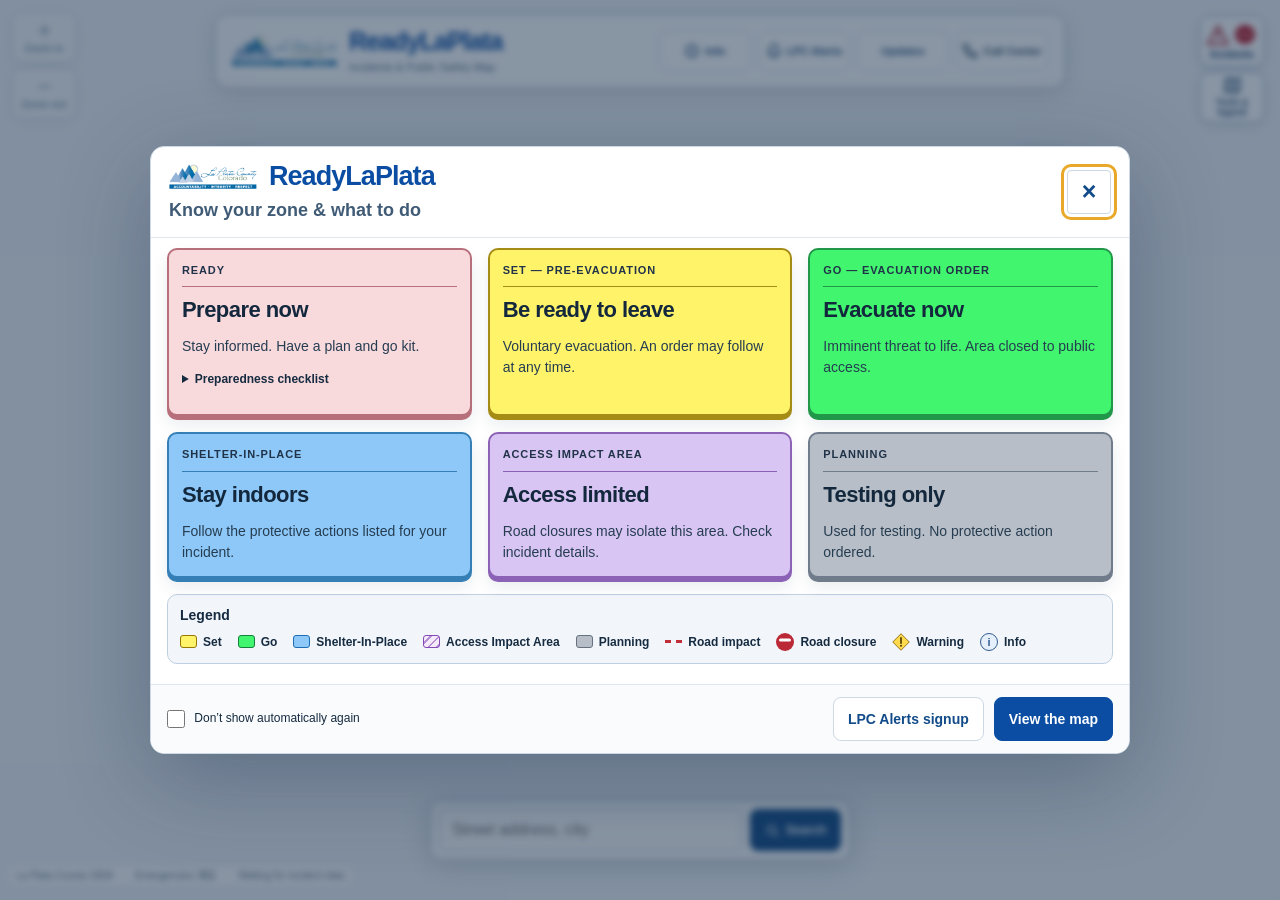
==== index.html @ 715338a9 "Group nearby incident labels with complete names, incident chooser, and multiple connectors" ====
<!DOCTYPE html>
<html lang="en">
<head>
  <meta charset="utf-8">
  <meta name="viewport" content="width=device-width, initial-scale=1.0">
  <title>ReadyLaPlata — Incidents & Public Safety</title>

  <!-- Google Analytics -->
  <script async src="https://www.googletagmanager.com/gtag/js?id=G-LF6VNLVXVQ"></script>
  <script>
    window.dataLayer = window.dataLayer || [];
    function gtag(){dataLayer.push(arguments);}
    gtag('js', new Date());
    gtag('config', 'G-LF6VNLVXVQ');
  </script>
  
  <link rel="icon" type="image/x-icon" href="favicon.ico?v=20261111-county74">
  <meta name="description" content="Official evacuation information and interactive maps for La Plata County, Colorado. View active incidents, evacuation zones, and sign up for emergency alerts.">
  <meta name="theme-color" content="#0b4da2">
  
  <meta property="og:title" content="ReadyLaPlata — Incidents & Public Safety">
  <meta property="og:description" content="Official evacuation information and interactive maps for La Plata County, Colorado. View active incidents and evacuation zones.">
  <meta property="og:type" content="website">
  <meta property="og:locale" content="en_US">
  
  <meta name="twitter:card" content="summary">
  <meta name="twitter:title" content="ReadyLaPlata — Incidents & Public Safety">
  <meta name="twitter:description" content="Official evacuation information for La Plata County, Colorado.">

  <link rel="dns-prefetch" href="//js.arcgis.com">
  <link rel="dns-prefetch" href="//services2.arcgis.com">
  <link rel="preconnect" href="https://js.arcgis.com" crossorigin>
  <link rel="preconnect" href="https://services2.arcgis.com" crossorigin>

  <link rel="stylesheet" href="shared-styles.css?v=20261110-live38">
  <link rel="stylesheet" href="https://js.arcgis.com/4.31/esri/themes/light/main.css">
  <link rel="stylesheet" href="home.css?v=20261111-cleanup72">
  <link rel="stylesheet" href="home-overlay.css?v=20261111-groups81">

<style id="zone-information-layout">
#welcomeDialog{width:min(980px,calc(100% - 24px));max-height:calc(100vh - 24px);max-height:calc(100dvh - 24px);padding:0;border:1px solid #ccd8e4;border-radius:14px;color:#162b40;overflow:hidden;font-family:Arial,sans-serif}
#welcomeDialog:not([open]){display:none}#welcomeDialog[open]{display:flex;flex-direction:column}#welcomeDialog .welcome-header{display:flex;align-items:center;justify-content:space-between;gap:12px;flex-shrink:0;padding:14px 18px;border-bottom:1px solid #e0e6ee}#welcomeDialog h2{margin:0;font-size:21px}#welcomeDialog .welcome-scroll{min-height:0;overflow-y:auto;padding:12px 16px;overscroll-behavior:contain}#welcomeDialog .welcome-grid{display:grid;grid-template-columns:repeat(3,minmax(0,1fr));gap:10px}#welcomeDialog .welcome-status{border:0;padding:13px;border-radius:10px;box-shadow:none}#welcomeDialog h3{font-size:15px;line-height:1.3;margin:0 0 7px}#welcomeDialog p{font-size:14px;line-height:1.45;margin:0;color:#162b40}#welcomeDialog .welcome-footer{display:grid;grid-template-columns:1fr auto auto;gap:10px;padding:12px 16px;flex-shrink:0;border-top:1px solid #e0e6ee}#welcomeDialog .welcome-status.ready{background:#f8dadd}#welcomeDialog .welcome-status.set{background:#fff36a}#welcomeDialog .welcome-status.go{background:#41f56e}#welcomeDialog .welcome-status.shelter{background:#8dc8f8}#welcomeDialog .welcome-status.access{background:#d9c5f4}#welcomeDialog .welcome-status.planning{background:#b8bec7}
@media(max-width:680px){#welcomeDialog{width:calc(100% - 12px)}#welcomeDialog .welcome-header{padding:10px 12px}#welcomeDialog .welcome-scroll{padding:9px 10px}#welcomeDialog .welcome-grid{grid-template-columns:repeat(2,minmax(0,1fr));gap:8px}#welcomeDialog .welcome-status{padding:10px}#welcomeDialog h3{font-size:14px}#welcomeDialog p{font-size:13px;line-height:1.4}#welcomeDialog .welcome-footer{grid-template-columns:1fr 1fr;padding:10px;gap:8px}#welcomeDialog .welcome-footer label{grid-column:1/-1}#welcomeDialog .home-btn{min-height:40px;font-size:12px}}

#welcomeDialog .welcome-status{border:2px solid var(--card-edge);box-shadow:0 4px 0 var(--card-edge),0 9px 16px #18334c18;transform:translateY(-2px)}
#welcomeDialog .welcome-status.ready{--card-edge:#b66f7b}#welcomeDialog .welcome-status.set{--card-edge:#a58c14}#welcomeDialog .welcome-status.go{--card-edge:#21974a}#welcomeDialog .welcome-status.shelter{--card-edge:#357fb6}#welcomeDialog .welcome-status.access{--card-edge:#8b62b5}#welcomeDialog .welcome-status.planning{--card-edge:#707c8b}
#welcomeDialog .welcome-grid{gap:16px}#welcomeDialog .welcome-scroll{padding-bottom:20px}
@media(max-width:680px){#welcomeDialog .welcome-grid{gap:12px}#welcomeDialog .welcome-status{box-shadow:0 3px 0 var(--card-edge),0 6px 10px #18334c14}}

/* Distinct levels: zone label, primary action, supporting detail. */
#welcomeDialog .welcome-status h3{font-size:11px;font-weight:700;line-height:1.4;letter-spacing:.08em;text-transform:uppercase;color:#203349;border-bottom:1px solid var(--card-edge);padding-bottom:8px;margin:0 0 4px}
#welcomeDialog .welcome-status p.status-action{font-size:22px;font-weight:800;line-height:1.15;letter-spacing:-.025em;color:#13283d;margin:0 0 8px}
#welcomeDialog .welcome-status p:not(.status-action){font-size:14px;font-weight:400;line-height:1.5;color:#263d51;margin:0}
#welcomeDialog .ready-checklist{margin-top:8px;font-weight:400}#welcomeDialog .ready-checklist summary{font-size:12px;font-weight:600}#welcomeDialog .ready-checklist li{font-weight:400}
@media(max-width:680px){#welcomeDialog .welcome-status h3{font-size:10px;padding-bottom:6px;margin-bottom:3px;letter-spacing:.06em}#welcomeDialog .welcome-status p.status-action{font-size:18px;margin-bottom:6px}#welcomeDialog .welcome-status p:not(.status-action){font-size:12px;line-height:1.45}#welcomeDialog .ready-checklist{margin-top:5px}}
</style>
</head>
<body class="home-map-page immersive-map">
<a href="#main-content" class="skip-nav">Skip to main content</a>
<div class="home-shell">
  <div id="siteBanner" class="site-banner"></div>
<header class="home-brand-banner" role="banner">
  <div class="home-brand-group">
    <img src="logo.png" alt="La Plata County Logo" class="home-brand-logo" width="136" height="48">
    <div class="home-brand-text"><h1 class="home-site-name">ReadyLaPlata</h1><p class="home-site-subtitle">Incidents &amp; Public Safety Map</p></div>
  </div>

  <div class="home-header-actions"><nav class="home-brand-nav" aria-label="Site navigation"><button id="infoButton" class="home-nav-btn" type="button" aria-label="Zone guide and map legend">
                  <svg class="nav-icon" aria-hidden="true" viewBox="0 0 24 24" fill="none" stroke="currentColor" stroke-width="2.5" stroke-linecap="round" stroke-linejoin="round"><circle cx="12" cy="12" r="9"/><path d="M12 11v6m0-10h.01"/></svg>
                  <span>Info</span>
                </button><button id="coderedButton" class="home-nav-btn" type="button">
                  <svg class="nav-icon" aria-hidden="true" viewBox="0 0 24 24" fill="none" stroke="currentColor" stroke-width="2.5" stroke-linecap="round" stroke-linejoin="round"><path d="M18 8A6 6 0 0 0 6 8c0 7-3 9-3 9h18s-3-2-3-9"/><path d="M13.73 21a2 2 0 0 1-3.46 0"/></svg>
                  <span>LPC Alerts</span>
                </button><button id="announcementAlertBtn" class="home-nav-btn" type="button" aria-label="View county announcements">Updates</button></nav><a href="tel:+19703858700" class="home-call-link" aria-label="Call the La Plata County call center at 970-385-8700">
                <svg aria-hidden="true" viewBox="0 0 24 24" fill="none" stroke="currentColor" stroke-width="2.5" stroke-linecap="round" stroke-linejoin="round"><path d="M22 16.92v3a2 2 0 0 1-2.18 2 19.79 19.79 0 0 1-8.63-3.07 19.5 19.5 0 0 1-6-6 19.79 19.79 0 0 1-3.07-8.67A2 2 0 0 1 4.11 2h3a2 2 0 0 1 2 1.72 12.84 12.84 0 0 0 .7 2.81 2 2 0 0 1-.45 2.11L8.09 9.91a16 16 0 0 0 6 6l1.27-1.27a2 2 0 0 1 2.11-.45 12.84 12.84 0 0 0 2.81.7A2 2 0 0 1 22 16.92z"/></svg>
                <span class="call-center-text">Call Center</span>
              </a></div>

</header>
  <main id="main-content">
    <section class="overview-card" aria-label="County incident map">
      <div class="overview-top"><button id="addressSearchClose" class="overlay-close address-search-close" type="button" aria-label="Close address search results" hidden>×</button>
  <form id="addressForm" class="home-address-search"><label for="addressSearch">Address Search</label><div><input id="addressSearch" type="search" enterkeyhint="search" placeholder="Street address, city" autocomplete="street-address"><button class="home-btn" type="submit"><svg aria-hidden="true" width="15" height="15" viewBox="0 0 24 24" fill="none" stroke="currentColor" stroke-width="2"><circle cx="10.5" cy="10.5" r="6.5"/><path d="m16 16 5 5"/></svg><span>Search</span></button></div></form>
        
        <div id="addressIncidentResult" class="address-incident-result" role="status" hidden></div>
        <p id="mapMessage" class="map-message" role="status"></p>
        <p id="mapLayerMessage" class="map-message" role="status"></p>

      </div>
      <div class="overview-map-layout">
        <section id="incidentPopover" class="incident-summary-panel incident-sidebar" aria-labelledby="incidentsTitle" hidden>
          <div class="incident-strip-heading"><div><h2 id="incidentsTitle">Incidents</h2><span id="incidentCount" class="count-pill">—</span></div><div class="incident-popover-actions"><button id="incidentMenuClose" class="overlay-close" type="button" aria-label="Close incident menu">×</button></div></div>
          <p id="incidentState" class="feed-state" role="status">Loading county incidents…</p>
          <div class="incident-carousel"><button id="incidentPrev" class="incident-scroll" type="button" aria-label="Previous incidents" aria-controls="incidentList">‹</button><div id="incidentList" class="incident-list" tabindex="0" aria-label="Incident cards"></div><button id="incidentNext" class="incident-scroll" type="button" aria-label="Next incidents" aria-controls="incidentList">›</button></div>
        </section>
      <div id="mapFrame" class="home-map-frame">
            <div class="map-quick-actions" aria-label="Map shortcuts"><button id="incidentMenuToggle" class="map-quick-button" type="button" aria-controls="incidentPopover" aria-expanded="false" aria-label="Active incidents"><svg aria-hidden="true" viewBox="0 0 24 24" fill="none" stroke="currentColor" stroke-width="2"><path d="M12 3 2 21h20L12 3Z" stroke-linejoin="round"/><path d="M12 9v5" stroke-linecap="round"/><circle cx="12" cy="17.5" r="1" fill="currentColor" stroke="none"/></svg><span>Incidents</span><b id="incidentMenuCount">—</b></button><button id="mapOptionsToggle" class="map-quick-button" type="button" aria-controls="mapOptions" aria-expanded="false"><svg aria-hidden="true" viewBox="0 0 24 24" fill="none" stroke="currentColor" stroke-width="2"><path d="m3 5 6-2 6 2 6-2v16l-6 2-6-2-6 2V5Z"/><path d="M9 3v16m6-14v16"/></svg><span>Tools &amp; legend</span></button></div>
            <div class="map-zoom-actions" aria-label="Map zoom"><button id="mapZoomIn" class="map-quick-button" type="button" aria-label="Zoom in" disabled><svg aria-hidden="true" viewBox="0 0 24 24" fill="none" stroke="currentColor" stroke-width="2"><path d="M12 4v16M4 12h16"/></svg><span>Zoom in</span></button><button id="mapZoomOut" class="map-quick-button" type="button" aria-label="Zoom out" disabled><svg aria-hidden="true" viewBox="0 0 24 24" fill="none" stroke="currentColor" stroke-width="2"><path d="M4 12h16"/></svg><span>Zoom out</span></button></div><div id="viewDiv" role="region" aria-label="La Plata County incident map"></div>
            <div id="incidentMapLabels" class="incident-map-labels" aria-label="Active incident areas"></div>
            <div id="mapLoading" class="home-map-loading" role="status">Loading overview map…</div>
          </div>
      </div>
      <section id="mapOptions" class="map-options" aria-labelledby="mapOptionsTitle" hidden><div class="map-panel-heading"><h2 id="mapOptionsTitle">Map tools &amp; legend</h2><button id="mapOptionsClose" class="overlay-close" type="button" aria-label="Close map tools and legend">×</button></div>
        <div class="home-legend" aria-label="Map legend"><strong class="map-section-label">Legend</strong>
            <span><i style="background:#fff36a;border-color:#967800"></i>Set</span>
            <span><i style="background:#41f56e;border-color:#15803d"></i>Go</span>
            <span><i style="background:#8dc8f8;border-color:#1e6eb6"></i>Shelter-In-Place</span>
            <span><i class="access-hatch"></i>Access Impact Area</span>
            <span><i style="background:#b8bec7;border-color:#667180"></i>Planning</span>
            <span><i class="road-line" aria-hidden="true"></i>Road impact</span><span><span class="legend-icon-road" aria-hidden="true"></span>Road closure</span><span><span class="legend-icon-warning" aria-hidden="true"><svg viewBox="0 0 24 24" width="18" height="18" focusable="false"><path d="M12 1 23 12 12 23 1 12Z" fill="#ffda4c" stroke="#8d670b" stroke-width="1.2"/><path d="M12 6.5v7" fill="none" stroke="#4b3700" stroke-width="2.2" stroke-linecap="round"/><circle cx="12" cy="17" r="1.3" fill="#4b3700"/></svg></span>Warning</span><span><span class="legend-icon-info" aria-hidden="true">i</span>Info</span>
          </div>
<div class="home-map-tools" aria-label="Map controls and layers"><div class="map-action-group"><strong class="map-section-label">Map controls</strong>
            <button id="refreshAll" class="home-btn" type="button">Refresh</button>
            <button id="mapResetBtn" class="home-btn" type="button">County view</button>
            <button id="myLocationBtn" class="home-btn" type="button">My location</button>
            
          </div><div class="map-layer-group" role="group" aria-label="Map layers"><strong class="map-section-label">Layers</strong>
            <label><input id="roadsToggle" type="checkbox" checked> Roads</label>
            <label><input id="roadLayerToggle" type="checkbox" checked> Road information</label>
            <label><input id="poiLayerToggle" type="checkbox" checked> Info</label>
            <label><input id="incidentLabelsToggle" type="checkbox" checked> Incident labels</label>
          </div></div>
      </section>
      
    </section>

  </main>
  <footer class="home-footer"><p>La Plata County OEM <span aria-hidden="true">·</span> Emergencies: <a href="tel:911">911</a> <span aria-hidden="true">·</span> <span id="lastLoaded">Waiting for incident data</span></p></footer>
</div>
<dialog id="welcomeDialog" class="welcome-dialog" aria-labelledby="welcomeTitle">
  <div class="welcome-header"><div class="welcome-brand"><div class="welcome-brand-row"><img src="logo.png" class="welcome-county-logo" alt="La Plata County" width="88"><h1 class="welcome-brand-name">ReadyLaPlata</h1></div><h2 id="welcomeTitle">Know your zone &amp; what to do</h2></div><button id="welcomeClose" class="home-btn" type="button" aria-label="Close zone guide">×</button></div>
  <div class="welcome-scroll">
    <div class="welcome-grid">
      <section class="welcome-status ready"><h3>Ready</h3><p class="status-action">Prepare now</p><p>Stay informed. Have a plan and go kit.</p><details class="ready-checklist"><summary>Preparedness checklist</summary><ul>
        <li>Sign up for LPC Alerts and enable government alerts.</li>
        <li>Pack for people, pets, documents and medications.</li>
        <li>Keep a go kit ready.</li>
        <li>Know more than one way out.</li>
      </ul></details></section>
      <section class="welcome-status set"><h3>Set — Pre-Evacuation</h3><p class="status-action">Be ready to leave</p><p>Voluntary evacuation. An order may follow at any time.</p></section>
      <section class="welcome-status go"><h3>Go — Evacuation Order</h3><p class="status-action">Evacuate now</p><p>Imminent threat to life. Area closed to public access.</p></section>
      <section class="welcome-status shelter"><h3>Shelter-In-Place</h3><p class="status-action">Stay indoors</p><p>Follow the protective actions listed for your incident.</p></section>
      <section class="welcome-status access"><h3>Access Impact Area</h3><p class="status-action">Access limited</p><p>Road closures may isolate this area. Check incident details.</p></section>
      <section class="welcome-status planning"><h3>Planning</h3><p class="status-action">Testing only</p><p>Used for testing. No protective action ordered.</p></section>
    </div>
  </div>
  <div class="welcome-footer"><label><input id="welcomeRemember" type="checkbox"> Don’t show automatically again</label><button id="welcomeAlerts" class="home-btn" type="button">LPC Alerts signup</button><button id="welcomeContinue" class="home-btn primary" type="button">View the map</button></div>
</dialog>
  <!-- LPC Alerts Overlay -->
  <div id="coderedOverlay" class="codered-overlay" aria-hidden="true">
    <div class="codered-dialog" role="dialog" aria-modal="true" aria-labelledby="coderedTitle">
      <button id="coderedClose" class="codered-close" type="button" aria-label="Close">×</button>
      <div class="codered-header">
        <div class="codered-title-wrap">
          <h2 id="coderedTitle" class="codered-title">LPC Emergency Alerts</h2>
          <p class="codered-subtitle">Stay informed about wildfires, floods, and other emergencies in La Plata County.</p>
        </div>
      </div>
      <div class="codered-body">
        <p>Sign up for <strong>LPC Alerts</strong> to receive emergency notifications by text, phone, and email from La Plata County OEM.</p>
        <div class="codered-embed">
          <iframe data-src="https://embeds.regroupcloud.com/orgs/LPCAlerts/channels/lpc-alerts-emergency/signup_embed" title="LPC Alerts Signup" style="width:100%;min-height:480px;border:none;"></iframe>
        </div>
      </div>
      <div class="codered-actions">
        <button id="callerIdButton" class="secondary-pill" type="button">
          <svg class="btn-icon" viewBox="0 0 24 24" fill="none" stroke="currentColor" stroke-width="2.5"><path d="M22 16.92v3a2 2 0 0 1-2.18 2 19.79 19.79 0 0 1-8.63-3.07 19.5 19.5 0 0 1-6-6 19.79 19.79 0 0 1-3.07-8.67A2 2 0 0 1 4.11 2h3a2 2 0 0 1 2 1.72 12.84 12.84 0 0 0 .7 2.81 2 2 0 0 1-.45 2.11L8.09 9.91a16 16 0 0 0 6 6l1.27-1.27a2 2 0 0 1 2.11-.45 12.84 12.84 0 0 0 2.81.7A2 2 0 0 1 22 16.92z"/></svg>
          Save LPC Alerts Caller ID
        </button>
      </div>
    </div>
  </div>

  <!-- Caller ID Help Overlay -->
  <div id="callerIdOverlay" class="callerid-overlay" aria-hidden="true">
    <div class="callerid-dialog" role="dialog" aria-modal="true" aria-labelledby="callerIdTitle">
      <button id="callerIdClose" class="callerid-close" type="button" aria-label="Close">×</button>
      
      <div class="callerid-header">
        <div class="callerid-title-wrap">
          <h2 id="callerIdTitle" class="callerid-title">Save LPC Alerts Caller ID</h2>
          <p class="callerid-subtitle">Prevent emergency alerts from being marked as spam</p>
        </div>
      </div>
      
      <div class="callerid-body">
        <p class="callerid-intro">LPC Alerts may be blocked by your phone's spam filter. Save these numbers as a contact to ensure you receive emergency notifications:</p>
        
        <div class="callerid-numbers">
          <div class="callerid-number-card">
            <div class="callerid-number-label">Text Messages</div>
            <div class="callerid-number-value">58339</div>
          </div>
          <div class="callerid-number-card">
            <div class="callerid-number-label">Voice Calls</div>
            <div class="callerid-number-value">(970) 385-8700</div>
          </div>
        </div>
        
        <div class="callerid-download callerid-download--top">
          <button type="button" class="callerid-download-btn" onclick="ReadyLaPlata.downloadVCard()">
            <svg viewBox="0 0 24 24" fill="none" stroke="currentColor" stroke-width="2.5" stroke-linecap="round" stroke-linejoin="round"><path d="M16 21v-2a4 4 0 0 0-4-4H5a4 4 0 0 0-4 4v2"/><circle cx="8.5" cy="7" r="4"/><line x1="20" y1="8" x2="20" y2="14"/><line x1="23" y1="11" x2="17" y2="11"/></svg>
            Save LPC Alerts contact
          </button>
          <p class="callerid-download-hint"><strong>Open the downloaded contact and save it in your contacts app.</strong></p>
        </div>
        
        <div class="callerid-note">
          <svg viewBox="0 0 24 24" fill="none" stroke="currentColor" stroke-width="2" stroke-linecap="round" stroke-linejoin="round"><circle cx="12" cy="12" r="10"/><line x1="12" y1="8" x2="12" y2="12"/><line x1="12" y1="16" x2="12.01" y2="16"/></svg>
          <span>Some carriers may still filter messages. Check your spam/blocked messages folder if you're not receiving alerts.</span>
        </div>
      </div>
      
      <div class="callerid-footer">
        <button id="callerIdDismiss" class="secondary-pill" type="button">Done</button>
      </div>
    </div>
  </div>

  <!-- Announcement Overlay (content loaded from announcement.json) -->
  <div id="announcementOverlay" class="announcement-overlay" aria-hidden="true">
    <div class="announcement-dialog" role="dialog" aria-modal="true" aria-labelledby="announcementTitle">
      <button id="announcementClose" class="announcement-close" type="button" aria-label="Close">×</button>
      <!-- Content injected by initAnnouncement() -->
    </div>
  </div>



<script src="shared.js?v=20261111-cleanup72"></script>
<script src="zone-status.js?v=20261110-live38"></script>
<script src="https://js.arcgis.com/4.31/" defer></script>
<script src="home-config.js?v=20261111-areas53"></script>
<script src="home-map.js?v=20261111-groups81" defer></script>
<script src="home-details.js?v=20261111-readable68" defer></script>
<script src="home.js?v=20261111-labeltoggle77" defer></script>
</body>
</html>
---- shared-styles.css ----
/* ========== GLOBAL LAYOUT & TYPOGRAPHY ========== */

*,
*::before,
*::after {
  box-sizing: border-box;
}

html, body {
  margin: 0;
  padding: 0;
  font-family: Arial, sans-serif;
  background: #f5f5f7;
  font-size: 18px;
  overflow-x: hidden;
  color: #000;
}

@media (max-width: 600px) {
  html, body { font-size: 15px; }
}

.page-shell {
  min-height: 100vh;
  display: flex;
  flex-direction: column;
}

/* ========== MAP WRAPPER & CARD ========== */

.map-wrapper {
  max-width: 900px;
  width: 100%;
  margin: 16px auto 0;
  padding: 12px;
}

.map-card {
  position: relative;
  width: 100%;
  border-radius: 14px;
  border: 1.5px solid rgba(0,0,0,0.18);
  box-shadow: 0 4px 20px rgba(0,0,0,0.12);
  overflow: hidden;
  background: #fff;
  display: flex;
  flex-direction: column;
}
.site-banner {
  background: linear-gradient(135deg, #0b4da2 0%, #1e40af 100%);
  color: #fff;
  padding: 10px 18px;
  display: flex;
  align-items: center;
  justify-content: center;
  gap: 10px;
  font-size: 13px;
  font-weight: 500;
  line-height: 1.4;
  text-align: center;
}

/* Hidden by default - only shows when has content */
.site-banner:empty {
  display: none;
}

.site-banner-icon {
  display: inline-flex;
  align-items: center;
  justify-content: center;
  flex-shrink: 0;
}

.site-banner-icon svg {
  width: 16px;
  height: 16px;
  opacity: 0.9;
}

.site-banner a {
  color: #fff;
  text-decoration: underline;
  text-underline-offset: 2px;
}

.site-banner a:hover {
  text-decoration-thickness: 2px;
}

/* Warning variant (amber) */
.site-banner--warning {
  background: linear-gradient(135deg, #d97706 0%, #b45309 100%);
}

/* Info variant (teal) */
.site-banner--info {
  background: linear-gradient(135deg, #0891b2 0%, #0e7490 100%);
}

/* Success variant (green) */
.site-banner--success {
  background: linear-gradient(135deg, #059669 0%, #047857 100%);
}

/* Alert variant (red) - same as alert-bar */
.site-banner--alert {
  background: linear-gradient(135deg, #9a1f18 0%, #7f1d1d 100%);
}

@media (max-width: 480px) {
  .site-banner {
    font-size: 12px;
    padding: 8px 14px;
    gap: 8px;
  }

  .site-banner-icon svg {
    width: 14px;
    height: 14px;
  }
}

/* ========== ACCESSIBILITY ========== */

/* Skip navigation link */
.skip-nav {
  position: absolute;
  top: -100%;
  left: 16px;
  z-index: 9999;
  padding: 12px 20px;
  background: #0b4da2;
  color: #fff;
  font-size: 14px;
  font-weight: 700;
  border-radius: 0 0 8px 8px;
  text-decoration: none;
  transition: top 0.2s;
}

.skip-nav:focus {
  top: 0;
}

/* Focus visible styles for keyboard navigation */
*:focus-visible {
  outline: 3px solid #0b4da2;
  outline-offset: 2px;
}

button:focus-visible,
a:focus-visible,
.nav-btn:focus-visible,
.incident-chip:focus-visible,
.map-control-btn:focus-visible,
.callerid-tab:focus-visible {
  outline: 3px solid #0b4da2;
  outline-offset: 2px;
  border-radius: 4px;
}

/* Remove outline for mouse clicks */
*:focus:not(:focus-visible) {
  outline: none;
}

/* ========== BRAND BANNER ========== */

.brand-banner {
  background: linear-gradient(135deg, #f8fafc 0%, #f1f5f9 100%);
  padding: 18px 24px;
  border-bottom: 1px solid rgba(0,0,0,0.08);
}

.brand-row {
  display: flex;
  align-items: center;
  justify-content: space-between;
  gap: 20px;
}

.brand-group {
  display: flex;
  align-items: center;
  gap: 14px;
  padding-right: 24px;
  border-right: 1px solid rgba(0,0,0,0.1);
}

.header-logo {
  width: 200px;
  height: auto;
  display: block;
  filter: drop-shadow(0 2px 4px rgba(0,0,0,0.06));
}

.brand-text {
  display: flex;
  flex-direction: column;
}

.site-name {
  font-size: 28px;
  font-weight: 800;
  line-height: 1.1;
  color: #0b4da2;
  margin: 0;
}

.site-subtitle {
  font-size: 15px;
  font-weight: 500;
  margin-top: 2px;
  color: #64748b;
  white-space: nowrap;
}

/* Nav buttons */
.banner-nav {
  display: flex;
  flex-direction: column;
  align-items: stretch;
  gap: 6px;
  flex: 1;
  min-width: 0;
}

.nav-buttons {
  display: flex;
  align-items: center;
  gap: 8px;
  width: 100%;
}

.banner-nav .nav-btn {
  font-size: 13px;
  padding: 7px 16px;
  border-radius: 8px;
  border: 1px solid rgba(0,0,0,0.12);
  background: rgba(255,255,255,0.9);
  color: #64748b;
  font-weight: 600;
  cursor: pointer;
  display: inline-flex;
  align-items: center;
  justify-content: center;
  gap: 6px;
  box-shadow: none;
  transition: all 0.2s;
  white-space: nowrap;
  flex: 1;
  min-width: 0;
}

.banner-nav .nav-btn:hover {
  background: #fff;
  border-color: rgba(0,0,0,0.2);
  color: #334155;
  transform: translateY(-1px);
}

.banner-nav .nav-icon {
  width: 15px;
  height: 15px;
  opacity: 0.7;
}

/* Call Center Link */
.call-center-link {
  display: inline-flex;
  align-items: center;
  justify-content: center;
  gap: 6px;
  padding: 7px 14px;
  border-radius: 8px;
  background: rgba(255,255,255,0.9);
  border: 1px solid rgba(0,0,0,0.12);
  color: #64748b;
  font-size: 13px;
  font-weight: 600;
  text-decoration: none;
  transition: all 0.2s;
  width: 100%;
}

.call-center-link:hover {
  background: #fff;
  border-color: rgba(0,0,0,0.2);
  color: #334155;
  transform: translateY(-1px);
}

.call-center-link svg {
  width: 15px;
  height: 15px;
  flex-shrink: 0;
  opacity: 0.7;
}

.call-center-link .call-label {
  display: none;
}

.call-center-link .call-number {
  white-space: nowrap;
}

.call-center-link .call-number::before {
  content: 'Call Center: ';
}

/* Content section below header */
.content-overlap {
  background: #fff;
  padding-top: 0;
  position: relative;
  z-index: 1;
}

/* Divider between header and incident section */
.content-overlap::before {
  content: '';
  display: block;
  height: 1px;
  background: linear-gradient(90deg,
    transparent 0%,
    rgba(0,0,0,0.12) 15%,
    rgba(0,0,0,0.12) 85%,
    transparent 100%
  );
  box-shadow: 0 1px 3px rgba(0,0,0,0.06);
}

/* Mobile styles */
@media (max-width: 600px) {
  .brand-banner {
    padding: 16px 18px;
  }

  .brand-row {
    flex-direction: column;
    align-items: flex-start;
    gap: 14px;
  }

  .brand-group {
    gap: 12px;
    padding-right: 0;
    border-right: none;
    padding-bottom: 14px;
    position: relative;
    width: 100%;
  }

  .brand-group::after {
    content: '';
    position: absolute;
    bottom: 0;
    left: 10%;
    right: 10%;
    height: 1px;
    background: rgba(0,0,0,0.1);
  }

  .header-logo {
    width: 140px;
  }

  .site-name {
    font-size: 20px;
  }

  .site-subtitle {
    font-size: 13px;
    white-space: normal;
  }

  .banner-nav {
    width: 100%;
    align-items: stretch;
  }

  .nav-buttons {
    width: 100%;
    min-width: 0;
  }

  .banner-nav .nav-btn {
    flex: 1;
    justify-content: center;
    font-size: 13px;
    padding: 10px 12px;
    min-width: 0;
  }

  .banner-nav .nav-icon {
    width: 15px;
    height: 15px;
  }

  .banner-nav .call-center-link {
    width: 100%;
    justify-content: center;
    padding: 10px 14px;
    font-size: 13px;
  }
}

.card-divider {
  margin: 8px 14px 0;
  border-top: 1px solid rgba(0,0,0,0.08);
}

/* ========== INCIDENT BAR & CHIPS ========== */

.incident-strip {
  padding: 14px 18px 16px;
}

/* ========== INCIDENT BOX (Style E) ========== */

.incident-box {
  border-radius: 12px;
  overflow: hidden;
}

.incident-box--alert {
  border: 1.5px solid rgba(11,77,162,0.3);
  background: linear-gradient(135deg, #eff6ff 0%, #e8f0fe 100%);
}

.incident-box--calm {
  border: 1.5px solid rgba(11,77,162,0.15);
  background: linear-gradient(135deg, #eff6ff 0%, #e8f0fe 100%);
  box-shadow: inset 0 1px 3px rgba(11,77,162,0.06);
}

.incident-box-header {
  display: flex;
  align-items: center;
  gap: 8px;
  padding: 10px 14px;
  border-bottom: 1px solid rgba(11,77,162,0.15);
}

.incident-box-header--alert {
  background: rgba(11,77,162,0.08);
}

.incident-box-header-icon {
  width: 16px;
  height: 16px;
  color: #0b4da2;
  flex-shrink: 0;
}

.incident-box-header-text {
  font-size: 13px;
  font-weight: 700;
  text-transform: uppercase;
  letter-spacing: 0.04em;
  color: #0a3d7e;
}

.incident-box-body {
  padding: 12px 14px 14px;
}

.incident-box-body .incident-tip {
  margin: 0 0 10px;
  font-size: 14px;
  color: rgba(11,77,162,0.6);
}

.incident-box-content-row {
  display: flex;
  align-items: center;
  gap: 14px;
  padding: 14px;
}

.incident-box-footer {
  padding: 10px 14px;
  background: rgba(0,0,0,0.03);
  border-top: 1px solid rgba(0,0,0,0.06);
}

.incident-box--calm .incident-box-content-row {
  padding: 14px 16px;
}

/* No incidents icon - brand blue */
.incident-box--calm .incident-none-icon {
  width: 40px;
  height: 40px;
  border-radius: 10px;
  background: rgba(11,77,162,0.1);
  border: 1px solid rgba(11,77,162,0.1);
  display: flex;
  align-items: center;
  justify-content: center;
  flex-shrink: 0;
}

.incident-box--calm .incident-none-icon svg {
  width: 20px;
  height: 20px;
  color: #0b4da2;
}

.incident-box--calm .incident-none-title {
  font-size: 15px;
  font-weight: 700;
  color: #0b4da2;
  margin-bottom: 2px;
}

.incident-box--calm .incident-none-body {
  font-size: 14px;
  color: #4a6fa5;
  margin: 0;
}

.incident-box--calm .incident-none-cta-link {
  display: inline-flex;
  align-items: center;
  gap: 8px;
  font-size: 14px;
  font-weight: 500;
  color: #0b4da2;
  text-decoration: none;
  transition: color 0.2s;
}

.incident-box--calm .incident-none-cta-link:hover {
  color: #083a7a;
}

.incident-box--calm .incident-none-cta-link svg {
  width: 16px;
  height: 16px;
}

/* Hide states based on incident count - both hidden by default */
#incidentsActive {
  display: none;
}

#incidentsActive.has-incidents {
  display: block;
}

#noIncidentsMsg {
  display: none;
}

#noIncidentsMsg.is-visible {
  display: block;
}

@media (max-width: 520px) {
  .incident-box--calm .incident-box-content-row {
    padding: 12px;
    gap: 10px;
  }

  .incident-box--calm .incident-none-icon {
    width: 32px;
    height: 32px;
    border-radius: 8px;
  }

  .incident-box--calm .incident-none-icon svg {
    width: 16px;
    height: 16px;
  }
}

/* Legacy styles kept for backward compatibility */
.incident-strip-top {
  display: flex;
  align-items: center;
  justify-content: space-between;
  gap: 10px;
  margin-bottom: 6px;
}

.incident-bar-left {
  display: inline-flex;
  align-items: center;
  gap: 8px;
  flex-shrink: 1;
  min-width: 0;
}

.incident-label {
  font-size: 18px;
  font-weight: 700;
  text-transform: uppercase;
  letter-spacing: 0.04em;
  color: #0b4da2;
  display: inline-flex;
  align-items: center;
  gap: 8px;
  white-space: nowrap;
}

.incident-count-badge {
  font-weight: 700;
}

.incident-actions {
  display: inline-flex;
  align-items: center;
  gap: 8px;
  flex-shrink: 0;
}

/* Centered navigation below incident strip */
.incident-nav-centered {
  display: flex;
  justify-content: center;
  align-items: stretch;
  gap: 10px;
  padding: 10px 18px 12px;
  border-bottom: 1px solid rgba(0,0,0,0.08);
}

/* Compact variant for 3-button navigation */
.incident-nav-centered.nav-3-buttons {
  gap: 8px;
}

.incident-nav-centered.nav-3-buttons .info-link,
.incident-nav-centered.nav-3-buttons .alert-link {
  font-size: 13px;
  padding: 8px 12px;
  gap: 6px;
  max-width: 140px;
}

.incident-nav-centered.nav-3-buttons .nav-icon {
  width: 16px;
  height: 16px;
}

@media (max-width: 520px) {
  .incident-nav-centered.nav-3-buttons {
    gap: 6px;
    padding: 8px 12px 10px;
  }

  .incident-nav-centered.nav-3-buttons .info-link,
  .incident-nav-centered.nav-3-buttons .alert-link {
    font-size: 12px;
    padding: 7px 10px;
    max-width: 110px;
  }

  .incident-nav-centered.nav-3-buttons .nav-icon {
    width: 14px;
    height: 14px;
  }
}

/* Navigation buttons - shared base styles (Option B: Soft Cards) */
.info-link,
.alert-link {
  font-size: 14px;
  padding: 10px 16px;
  border-radius: 10px;
  border: 1px solid rgba(11,77,162,0.2);
  background: linear-gradient(135deg, #f0f6ff 0%, #e8f0fe 100%);
  color: #0b4da2;
  cursor: pointer;
  transition: background 0.2s, border-color 0.2s, box-shadow 0.2s, transform 0.2s;
  white-space: nowrap;
  display: inline-flex;
  align-items: center;
  justify-content: center;
  gap: 8px;
  flex: 1;
  max-width: 180px;
  font-weight: 700;
  box-shadow: 0 2px 8px rgba(11,77,162,0.1);
}

/* HOVER: Deeper gradient with lift */
.info-link:hover,
.alert-link:hover {
  background: linear-gradient(135deg, #e0edff 0%, #d4e4fc 100%);
  border-color: rgba(11,77,162,0.35);
  box-shadow: 0 4px 14px rgba(11,77,162,0.18);
  transform: translateY(-2px);
}

.nav-icon {
  width: 18px;
  height: 18px;
  flex-shrink: 0;
}

.info-label-full,
.alert-label {
  font-size: 14px;
}

.info-label-short,
.alert-label-short {
  font-size: 14px;
  display: none;
}

/* Tablet */
@media (max-width: 700px) {
  .info-label-full { display: none; }
  .info-label-short { display: inline; }
}

/* Mobile */
@media (max-width: 520px) {
  .incident-strip {
    padding: 8px 12px 12px;
  }

  .incident-strip-top {
    gap: 6px;
  }

  .incident-label {
    font-size: 15px;
    letter-spacing: 0.02em;
  }

  .incident-count-badge {
    padding: 3px 10px;
    font-size: 14px;
  }

  .incident-tip {
    font-size: 13px;
  }

  .incident-actions {
    gap: 5px;
  }

  .incident-nav-centered {
    padding: 10px 12px 12px;
    gap: 8px;
  }

  .info-link,
  .alert-link {
    padding: 9px 12px;
    gap: 6px;
    border-radius: 8px;
    font-size: 13px;
    max-width: 160px;
  }

  .nav-icon {
    width: 16px;
    height: 16px;
  }

  .info-label-short {
    font-size: 13px;
  }

  .alert-label { display: none; }
  .alert-label-short {
    display: inline;
    font-size: 13px;
  }
}

/* Small mobile */
@media (max-width: 420px) {
  .incident-strip {
    padding: 8px 10px 10px;
  }

  .incident-bar-left {
    gap: 6px;
  }

  .incident-label {
    font-size: 14px;
  }

  .incident-count-badge {
    padding: 3px 8px;
    font-size: 13px;
  }

  .incident-tip {
    font-size: 12px;
  }

  .incident-actions {
    gap: 4px;
  }

  .info-link,
  .alert-link {
    padding: 8px 10px;
    gap: 5px;
    border-radius: 8px;
    font-size: 12px;
    max-width: 140px;
  }

  .nav-icon {
    width: 15px;
    height: 15px;
  }

  .info-label-short,
  .alert-label-short {
    font-size: 12px;
  }
}

/* Very small screens */
@media (max-width: 360px) {
  .info-label-short { display: none; }
  .info-link {
    padding: 8px;
  }
  .nav-icon {
    width: 16px;
    height: 16px;
  }
}

.incident-tip {
  font-size: 14px;
  color: #64748b;
  margin: 4px 0 8px 2px;
  font-weight: 400;
}

.incident-chips {
  display: flex;
  flex-wrap: wrap;
  gap: 10px;
}

.incident-chip {
  border-radius: 10px;
  padding: 12px 16px;
  border: 1.5px solid rgba(11,77,162,0.25);
  background: #fff;
  font-size: 16px;
  font-weight: 600;
  cursor: pointer;
  display: inline-flex;
  align-items: center;
  gap: 10px;
  color: #1a1a1a;
  transition: background 0.2s, border-color 0.2s, transform 0.2s, box-shadow 0.2s;
  box-shadow: 0 1px 3px rgba(0,0,0,0.08);
  white-space: nowrap;
}

@keyframes chipGlow {
  0%, 100% {
    box-shadow: 0 2px 10px rgba(11,77,162,0.08);
  }
  50% {
    box-shadow: 0 2px 16px rgba(11,77,162,0.2), 0 0 0 2px rgba(11,77,162,0.08);
  }
}

/* Blue ! warning icon */
.incident-chip-icon {
  width: 22px;
  height: 22px;
  border-radius: 50%;
  background: #0b4da2;
  color: #fff;
  font-size: 13px;
  font-weight: 800;
  display: flex;
  align-items: center;
  justify-content: center;
  flex-shrink: 0;
  box-shadow: 0 2px 6px rgba(11,77,162,0.3);
}

/* Hover: lift and emphasize */
.incident-chip:hover {
  background: #f0f6ff;
  border-color: rgba(11,77,162,0.4);
  box-shadow: 0 4px 12px rgba(11,77,162,0.12);
  transform: translateY(-1px);
}

.incident-chip.active {
  background: linear-gradient(135deg, #0b4da2 0%, #0a3d7e 100%);
  border-color: #0b4da2;
  color: #fff;
  font-weight: 700;
  box-shadow: 0 4px 14px rgba(11,77,162,0.3);
  animation: none;
}

.incident-chip.active .incident-chip-icon {
  background: #fff;
  color: #0b4da2;
  box-shadow: none;
}

/* Incident chip responsive styles */
@media (max-width: 520px) {
  .incident-chips {
    gap: 8px;
  }

  .incident-chip {
    padding: 10px 14px;
    border-radius: 10px;
    font-size: 15px;
    gap: 10px;
  }

  .incident-chip-icon {
    width: 20px;
    height: 20px;
    font-size: 12px;
  }
}

@media (max-width: 420px) {
  .incident-chip {
    padding: 10px 12px;
    font-size: 14px;
    gap: 8px;
  }

  .incident-chip-icon {
    width: 18px;
    height: 18px;
    font-size: 11px;
  }
}

/* No Active Incidents Card */
.incident-none {
  display: none;
  margin-top: 8px;
  padding: 12px 14px;
  background: #f8fafc;
  border: 1px solid rgba(11, 77, 162, 0.2);
  border-radius: 10px;
}

.incident-none.is-visible {
  display: block;
}

.incident-none-content {
  display: flex;
  align-items: center;
  gap: 10px;
}

.incident-none-icon {
  width: 28px;
  height: 28px;
  border-radius: 50%;
  background: #0b4da2;
  display: flex;
  align-items: center;
  justify-content: center;
  flex-shrink: 0;
}

.incident-none-icon svg {
  width: 16px;
  height: 16px;
  color: #fff;
}

.incident-none-text {
  flex: 1;
  min-width: 0;
}

.incident-none-title {
  font-size: 14px;
  font-weight: 700;
  color: #0f172a;
  margin: 0;
  line-height: 1.3;
}

.incident-none-body {
  font-size: 13px;
  color: #64748b;
  line-height: 1.4;
  margin: 2px 0 0 0;
}

.incident-none-cta-link {
  display: inline-flex;
  align-items: center;
  gap: 8px;
  margin-left: 38px;
  margin-top: 10px;
  padding: 10px 16px;
  background: linear-gradient(135deg, #f0f6ff 0%, #e8f0fe 100%);
  border: 1px solid rgba(11,77,162,0.2);
  border-radius: 10px;
  color: #0b4da2;
  font-size: 14px;
  font-weight: 700;
  text-decoration: none;
  cursor: pointer;
  box-shadow: 0 2px 8px rgba(11,77,162,0.1);
  transition: background 0.2s, border-color 0.2s, box-shadow 0.2s, transform 0.2s;
}

.incident-none-cta-link:hover {
  background: linear-gradient(135deg, #e0edff 0%, #d4e4fc 100%);
  border-color: rgba(11,77,162,0.35);
  box-shadow: 0 4px 14px rgba(11,77,162,0.18);
  transform: translateY(-2px);
}

.incident-none-cta-link svg {
  width: 16px;
  height: 16px;
  flex-shrink: 0;
}

/* Mobile adjustments */
@media (max-width: 520px) {
  .incident-none {
    padding: 10px 12px;
  }

  .incident-none-content {
    gap: 8px;
  }

  .incident-none-icon {
    width: 26px;
    height: 26px;
  }

  .incident-none-icon svg {
    width: 14px;
    height: 14px;
  }

  .incident-none-title {
    font-size: 12px;
  }

  .incident-none-body {
    font-size: 12px;
  }

  .incident-none-cta-link {
    margin-left: 34px;
    padding: 5px 10px;
    font-size: 12px;
  }
}

@media (max-width: 380px) {
  .incident-none-cta-link {
    margin-left: 0;
    margin-top: 10px;
  }
}

/* ========== MAP CONTAINER & LEGEND ========== */

/* Map controls - centered above map key */
.map-controls {
  display: flex;
  justify-content: center;
  gap: 12px;
  padding: 14px 18px;
  background: linear-gradient(135deg, #f8fafc 0%, #f1f5f9 100%);
  border-top: 1px solid rgba(0,0,0,0.08);
  flex-wrap: wrap;
}

.map-control-btn {
  display: inline-flex;
  align-items: center;
  gap: 8px;
  padding: 10px 16px;
  border: 1px solid rgba(0,0,0,0.12);
  border-radius: 8px;
  background: #fff;
  box-shadow: 0 1px 3px rgba(0,0,0,0.08);
  cursor: pointer;
  font-size: 13px;
  font-weight: 600;
  color: #334155;
  transition: all 0.2s;
}

.map-control-btn:hover {
  background: #f8fafc;
  border-color: rgba(0,0,0,0.2);
  transform: translateY(-1px);
  box-shadow: 0 2px 6px rgba(0,0,0,0.12);
}

.map-control-btn:disabled {
  cursor: default;
  transform: none;
}

.map-control-btn svg {
  width: 18px;
  height: 18px;
  flex-shrink: 0;
}

/* Fullscreen bottom bar */
.fullscreen-bar {
  display: none;
}

.fullscreen-bar-divider {
  width: 1px;
  height: 32px;
  background: rgba(0,0,0,0.15);
  margin: 0 8px;
}

.fullscreen-bar-key {
  display: flex;
  align-items: center;
  gap: 12px;
}

.fullscreen-bar-key .legend-title {
  font-weight: 700;
  font-size: 12px;
  text-transform: uppercase;
  letter-spacing: 0.05em;
  color: #64748b;
  margin-right: 4px;
}

.fullscreen-bar-key .legend-item {
  display: flex;
  align-items: center;
  gap: 6px;
  font-size: 13px;
}

/* Fullscreen map state */
.map-is-fullscreen {
  position: fixed !important;
  inset: 0 !important;
  z-index: 9999 !important;
  height: 100% !important;
  width: 100% !important;
  border-radius: 0 !important;
}

.map-is-fullscreen ~ .map-controls,
.map-is-fullscreen ~ .map-key-merged {
  display: none;
}

.map-is-fullscreen ~ .fullscreen-bar {
  display: flex;
  position: fixed;
  left: 0;
  right: 0;
  bottom: 0;
  z-index: 10001;
  background: rgba(255,255,255,0.98);
  backdrop-filter: blur(8px);
  padding: 12px 18px;
  border-top: 1px solid rgba(0,0,0,0.1);
  justify-content: center;
  align-items: center;
  gap: 12px;
  flex-wrap: wrap;
}

@media (max-width: 700px) {
  .fullscreen-bar-divider {
    display: none;
  }

  .fullscreen-bar-key {
    width: 100%;
    justify-content: center;
    padding-top: 8px;
    border-top: 1px solid rgba(0,0,0,0.1);
    margin-top: 4px;
  }
}

@media (max-width: 600px) {
  .map-controls {
    gap: 8px;
    padding: 12px 12px;
  }

  .map-control-btn {
    padding: 8px 12px;
    gap: 6px;
    font-size: 12px;
  }

  .map-control-btn svg {
    width: 16px;
    height: 16px;
  }
}

/* Hide other page elements when map is fullscreen */
body.map-fullscreen-active .incident-panel,
body.map-fullscreen-active .status-timestamp,
body.map-fullscreen-active .announcement-alert-btn,
body.map-fullscreen-active .site-footer {
  display: none !important;
}

/* Map key / legend */
.map-key-merged {
  padding: 14px 18px 16px;
  background: linear-gradient(135deg, #f8fafc 0%, #f1f5f9 100%);
  border-top: 1px solid rgba(0,0,0,0.08);
  text-align: center;
}

.map-key-merged .legend-title {
  font-weight: 700;
  margin-bottom: 12px;
  font-size: 13px;
  text-transform: uppercase;
  letter-spacing: 0.08em;
  color: #64748b;
}

.map-key-merged .legend-items {
  display: inline-flex;
  gap: 12px;
  flex-wrap: wrap;
  justify-content: center;
}

.map-key-merged .legend-item {
  display: flex;
  align-items: center;
  gap: 8px;
  font-size: 13px;
  background: #fff;
  padding: 6px 12px;
  border-radius: 8px;
  border: 1px solid rgba(0,0,0,0.08);
  box-shadow: 0 1px 3px rgba(0,0,0,0.06);
  white-space: nowrap;
}

@media (max-width: 520px) {
  .map-key-merged {
    padding: 12px 12px 14px;
  }

  .map-key-merged .legend-items {
    gap: 8px;
  }

  .map-key-merged .legend-item {
    font-size: 12px;
    padding: 5px 10px;
  }
}

.legend-tip {
  margin-top: 10px;
  font-size: 11px;
  color: #6b7280;
  font-style: italic;
}

.legend-icon-road {
  position: relative;
  width: 18px;
  height: 18px;
  border-radius: 50%;
  background: #d60000;
  flex-shrink: 0;
}

.legend-icon-road::after {
  content: "";
  position: absolute;
  top: 50%;
  left: 3px;
  width: 12px;
  height: 3px;
  background: #fff;
  transform: translateY(-50%);
  border-radius: 2px;
}

.legend-icon-info {
  width: 18px;
  height: 18px;
  border-radius: 50%;
  background: #0078d4;
  color: #fff;
  font-weight: bold;
  font-size: 11px;
  display: flex;
  justify-content: center;
  align-items: center;
  flex-shrink: 0;
}

.legend-icon-warning {
  position: relative;
  width: 18px;
  height: 18px;
  background: #f6e05e;
  transform: rotate(45deg);
  border: 1px solid #c7b100;
  flex-shrink: 0;
}

.legend-icon-warning::after {
  content: "!";
  position: absolute;
  top: 50%;
  left: 50%;
  transform: translate(-50%, -60%) rotate(-45deg);
  color: #000;
  font-weight: bold;
  font-size: 13px;
  line-height: 1;
}

main {
  display: block;
  width: 100%;
}

/* ========== EVAC SET/GO ROW & BOXES ========== */

.evac-row {
  display: flex;
  gap: 16px;
  max-width: 900px;
  width: 100%;
  padding: 12px;
  flex-wrap: wrap;
  justify-content: center;
  margin: 6px auto 18px;
}

.evac-box {
  padding: 14px;
  border-radius: 8px;
  box-shadow: 0 0 5px rgba(0,0,0,0.25);
  flex: 1;
  min-width: 260px;
  border: 1px solid rgba(0,0,0,0.2);
  background: #fff;
}

.evac-box-set {
  border: 3px solid rgba(180,150,0,0.9);
  box-shadow: 0 0 10px rgba(180,150,0,0.45);
}

.evac-box-go {
  border: 3px solid rgba(0,120,0,0.9);
  box-shadow: 0 0 12px rgba(0,120,0,0.55);
  animation: goPulse 2.5s ease-in-out infinite alternate;
  will-change: box-shadow;
}

@keyframes goPulse {
  from { box-shadow: 0 0 8px rgba(0,120,0,0.4); }
  to { box-shadow: 0 0 18px rgba(0,160,0,0.8); }
}

.evac-title {
  font-weight: 700;
  font-size: 18px;
  margin-bottom: 8px;
}

.evac-body {
  font-size: 15px;
  line-height: 1.5;
  display: flex;
  flex-direction: column;
}

.evac-zones {
  display: flex;
  flex-wrap: wrap;
  gap: 8px;
  margin-top: 12px;
}

.zone-chip,
.no-zones-chip {
  font-weight: 700;
  background: rgba(0,0,0,0.08);
  padding: 5px 12px;
  border-radius: 6px;
  font-size: 15px;
  color: #1e293b;
  border: 1px solid rgba(0,0,0,0.15);
}

/* SET box zone chips - amber tint */
.evac-box-set .zone-chip {
  background: rgba(140,110,0,0.15);
  border-color: rgba(120,90,0,0.3);
}

/* GO box zone chips - green tint */
.evac-box-go .zone-chip {
  background: rgba(0,90,0,0.15);
  border-color: rgba(0,70,0,0.3);
}

/* No zones chip styling */
.no-zones-chip {
  background: #f8fafc;
  border: 1px dashed rgba(0,0,0,0.2);
  color: #64748b;
  font-style: italic;
  font-weight: 600;
}

.evac-note {
  margin-top: 10px;
  font-size: 15px;
  font-style: italic;
  font-weight: 700;
}

/* ========== INCIDENT PANEL & STATUS HTML ========== */

.incident-panel {
  max-width: 900px;
  width: 100%;
  padding: 0 12px 20px;
  margin: 0 auto 20px;
  font-size: 18px;
  line-height: 1.6;
}

.incident-panel a {
  color: #0b4da2;
  font-weight: 700;
  text-decoration: underline;
}

.status-html {
  font-size: 15px;
  line-height: 1.6;
}

.status-html a {
  color: #0b4da2;
  font-weight: 700;
  text-decoration: underline;
}

.status-html a:hover {
  color: #083b7c;
}

.status-html h1,
.status-html h2,
.status-html h3 {
  margin: 12px 0 6px;
  font-weight: 700;
  font-size: 18px;
  color: #0f172a;
}

.status-html .status-card,
.status-html .card,
.status-html .card-container {
  border-radius: 12px;
  overflow: hidden;
  box-shadow: 0 1px 6px rgba(0,0,0,0.18);
  border: 1.5px solid rgba(0,0,0,0.18);
  margin: 12px 0;
  padding: 12px 16px;
  background: #fff;
}

.status-timestamp {
  font-size: 14px;
  margin-top: 10px;
  color: #444;
  opacity: 0.8;
  text-align: center;
  padding: 0 10px;
}

.source-label {
  font-style: italic;
  opacity: 0.9;
}

/* ========== STATUS CARD STYLES (JSON-generated) ========== */

.status-card {
  border-radius: 14px;
  overflow: hidden;
  box-shadow: 0 4px 20px rgba(0,0,0,0.08);
  border: 1px solid rgba(0,0,0,0.1);
  margin: 12px 0;
  background: #fff;
}

.status-card-header {
  display: flex;
  align-items: center;
  gap: 12px;
  padding: 14px 18px;
  background: linear-gradient(135deg, #f0f6ff 0%, #e8f0fe 100%);
  border-bottom: 1px solid rgba(11,77,162,0.1);
}

.status-card-icon {
  width: 36px;
  height: 36px;
  border-radius: 10px;
  background: #0b4da2;
  display: flex;
  align-items: center;
  justify-content: center;
  flex-shrink: 0;
}

.status-card-icon svg {
  width: 20px;
  height: 20px;
  color: #fff;
}

.status-card-title-wrap {
  display: flex;
  flex-direction: column;
  gap: 2px;
}

.status-card-title {
  margin: 0;
  font-size: 16px;
  font-weight: 700;
  color: #0b4da2;
}

.status-card-subtitle {
  font-size: 13px;
  color: #64748b;
}

.status-card-body {
  padding: 16px 18px;
}

.status-link-row {
  text-align: center;
  margin-bottom: 16px;
  padding-bottom: 12px;
  border-bottom: 1px solid rgba(0,0,0,0.08);
}

.status-link-row .status-label {
  font-weight: 600;
  color: #475569;
  margin-right: 6px;
}

.status-section {
  margin-bottom: 16px;
  padding-bottom: 14px;
  border-bottom: 1px solid rgba(0,0,0,0.06);
}

.status-section:last-child {
  margin-bottom: 0;
  padding-bottom: 0;
  border-bottom: none;
}

.status-section-title {
  display: flex;
  align-items: center;
  gap: 8px;
  margin: 0 0 8px;
  font-size: 14px;
  font-weight: 700;
  color: #334155;
  text-transform: uppercase;
  letter-spacing: 0.03em;
}

.status-section-title svg {
  color: #0b4da2;
  flex-shrink: 0;
}

.status-row {
  display: flex;
  align-items: flex-start;
  justify-content: space-between;
  gap: 12px;
}

.status-value {
  font-size: 15px;
  line-height: 1.5;
  color: #1f2937;
}

.status-value div {
  margin-bottom: 2px;
}

.status-value div:last-child {
  margin-bottom: 0;
}

.no-data {
  color: #6b7280;
  font-style: italic;
}

.maps-link {
  display: inline-flex;
  align-items: center;
  gap: 4px;
  padding: 4px 10px;
  border-radius: 6px;
  background: #f0f6ff;
  color: #0b4da2;
  font-size: 13px;
  font-weight: 600;
  text-decoration: none;
  white-space: nowrap;
  flex-shrink: 0;
  transition: background 0.2s;
}

.maps-link:hover {
  background: #e0edff;
  text-decoration: none;
}

.maps-link svg {
  color: #0b4da2;
}

.status-card-empty,
.status-card-error {
  text-align: center;
  padding: 24px 18px;
}

.status-card-empty p,
.status-card-error p {
  margin: 0;
  color: #475569;
}

.status-card-error {
  background: #fef2f2;
  border-color: #fecaca;
}

.status-card-error .status-card-title {
  color: #b91c1c;
}

@media (max-width: 600px) {
  .status-card {
    padding: 14px 14px;
  }

  .status-card-title {
    font-size: 18px;
    margin-bottom: 12px;
    padding-bottom: 10px;
  }

  .status-section-title {
    font-size: 13px;
  }

  .status-section-title svg {
    width: 16px;
    height: 16px;
  }

  .status-value {
    font-size: 14px;
  }

  .status-row {
    flex-direction: column;
    gap: 8px;
  }

  .maps-link {
    align-self: flex-start;
  }
}

@media (max-width: 600px) {
  .evac-row { flex-direction: column; }
  .evac-box { min-width: 0; }

  .evac-zones {
    gap: 6px;
    margin-top: 10px;
  }

  .zone-chip,
  .no-zones-chip {
    padding: 5px 12px;
    font-size: 14px;
    border-radius: 6px;
  }
}

/* ========== HOMEPAGE CONTENT (INFO PAGE) ========== */

.home-wrapper {
  max-width: 900px;
  margin: 8px auto 0;
  padding: 0;
}
.primary-pill,
.secondary-pill {
  display: inline-block;
  padding: 6px 14px;
  border-radius: 999px;
  text-decoration: none;
  font-weight: 700;
  font-size: 15px;
  margin-top: 4px;
  margin-right: 6px;
  cursor: pointer;
}

.primary-pill {
  background: #0b4da2;
  border: 1px solid #0b4da2;
  color: #fff;
}

.secondary-pill {
  background: #fff;
  border: 1px solid #0b4da2;
  color: #0b4da2;
}

.primary-pill:hover,
.secondary-pill:hover {
  box-shadow: 0 0 0 2px rgba(11,77,162,0.3);
}

/* ========== LPC ALERTS OVERLAY MODAL ========== */

.codered-overlay {
  position: fixed;
  inset: 0;
  background: rgba(15,23,42,0.55);
  display: none;
  align-items: center;
  justify-content: center;
  padding: 16px;
  z-index: 1400;
}

.codered-overlay.is-open {
  display: flex;
}

.codered-dialog {
  max-width: 540px;
  width: 100%;
  max-height: 90vh;
  background: #fff;
  border-radius: 16px;
  box-shadow: 0 18px 45px rgba(15,23,42,0.5);
  position: relative;
  overflow: hidden;
  display: flex;
  flex-direction: column;
}

.codered-header {
  display: flex;
  align-items: center;
  gap: 12px;
  padding: 14px 20px;
  padding-right: 48px;
  background: linear-gradient(135deg, #f0f6ff 0%, #e8f0fe 100%);
  border-bottom: 1px solid rgba(11,77,162,0.1);
  flex-shrink: 0;
}

.codered-header::before {
  content: '';
  width: 36px;
  height: 36px;
  border-radius: 10px;
  background: #0b4da2;
  flex-shrink: 0;
  background-image: url("data:image/svg+xml,%3Csvg xmlns='http://www.w3.org/2000/svg' viewBox='0 0 24 24' fill='none' stroke='white' stroke-width='2.5' stroke-linecap='round' stroke-linejoin='round'%3E%3Cpath d='M18 8A6 6 0 0 0 6 8c0 7-3 9-3 9h18s-3-2-3-9'/%3E%3Cpath d='M13.73 21a2 2 0 0 1-3.46 0'/%3E%3C/svg%3E");
  background-repeat: no-repeat;
  background-position: center;
  background-size: 20px 20px;
}

.codered-title-wrap {
  display: flex;
  flex-direction: column;
  gap: 2px;
}

.codered-title {
  margin: 0;
  font-size: 16px;
  font-weight: 700;
  color: #0b4da2;
  line-height: 1.3;
}

.codered-subtitle {
  margin: 2px 0 0;
  font-size: 13px;
  color: #64748b;
  line-height: 1.3;
}

.codered-body {
  padding: 12px 20px;
  font-size: 14px;
  line-height: 1.6;
  color: #374151;
  overflow-y: auto;
  flex: 1 1 auto;
  min-height: 0;
}

.codered-body p {
  margin: 0 0 8px;
}

.codered-body p:last-child {
  margin-bottom: 0;
}

.codered-embed {
  margin-top: 8px;
  border-radius: 8px;
  overflow: hidden;
  background: #f9fafb;
  border: 1px solid rgba(0,0,0,0.06);
}

.codered-embed iframe {
  display: block;
}

.codered-actions {
  padding: 0 20px 18px;
  display: flex;
  flex-wrap: nowrap;
  gap: 10px;
  flex-shrink: 0;
}

.codered-actions .primary-pill,
.codered-actions .secondary-pill {
  display: inline-flex;
  align-items: center;
  gap: 8px;
  padding: 11px 16px;
  border-radius: 10px;
  text-decoration: none;
  font-weight: 700;
  font-size: 14px;
  margin: 0;
  cursor: pointer;
  transition: all 0.2s;
  white-space: nowrap;
}

.codered-actions .primary-pill {
  background: linear-gradient(135deg, #0b4da2 0%, #1565c0 100%);
  border: none;
  color: #fff;
  box-shadow: 0 2px 8px rgba(11,77,162,0.3);
}

.codered-actions .primary-pill:hover {
  box-shadow: 0 4px 14px rgba(11,77,162,0.4);
  transform: translateY(-2px);
}

.codered-actions .secondary-pill {
  background: linear-gradient(135deg, #f0f6ff 0%, #e8f0fe 100%);
  border: 1px solid rgba(11,77,162,0.2);
  color: #0b4da2;
  box-shadow: 0 2px 8px rgba(11,77,162,0.1);
}

.codered-actions .secondary-pill:hover {
  background: linear-gradient(135deg, #e0edff 0%, #d4e4fc 100%);
  box-shadow: 0 4px 14px rgba(11,77,162,0.18);
  transform: translateY(-2px);
}

.codered-actions .btn-icon {
  width: 16px;
  height: 16px;
  flex-shrink: 0;
}

@media (max-width: 480px) {
  .codered-overlay {
    padding: 8px;
  }

  .codered-dialog {
    max-height: 95vh;
    border-radius: 12px;
  }

  .codered-header {
    padding: 10px 16px;
    padding-right: 44px;
    gap: 10px;
  }

  .codered-header::before {
    width: 32px;
    height: 32px;
    border-radius: 8px;
    background-size: 18px 18px;
  }

  .codered-title {
    font-size: 15px;
  }

  .codered-subtitle {
    font-size: 12px;
  }

  .codered-body {
    padding: 10px 16px;
  }

  .codered-actions {
    padding: 0 16px 12px;
    flex-wrap: wrap;
  }

  .codered-actions .primary-pill,
  .codered-actions .secondary-pill {
    width: 100%;
    justify-content: center;
    padding: 12px 16px;
  }
}

.codered-close {
  position: absolute;
  top: 12px;
  right: 12px;
  border: none;
  background: rgba(11,77,162,0.1);
  border-radius: 999px;
  width: 28px;
  height: 28px;
  cursor: pointer;
  font-size: 18px;
  line-height: 1;
  display: flex;
  align-items: center;
  justify-content: center;
  color: #0b4da2;
  transition: background 0.2s, transform 0.1s;
}

.codered-close:hover {
  background: rgba(11,77,162,0.2);
  transform: translateY(-1px);
}

/* ========== ANNOUNCEMENT OVERLAY ========== */

.announcement-overlay {
  position: fixed;
  inset: 0;
  background: rgba(15,23,42,0.6);
  display: none;
  align-items: center;
  justify-content: center;
  padding: 16px;
  z-index: 1500;
}

.announcement-overlay.is-open {
  display: flex;
}

.announcement-dialog {
  max-width: 560px;
  width: 100%;
  background: #fff;
  border-radius: 16px;
  box-shadow: 0 18px 45px rgba(15,23,42,0.5);
  position: relative;
  max-height: 90vh;
  overflow: hidden;
  display: flex;
  flex-direction: column;
}

.announcement-header {
  background: linear-gradient(135deg, #f0f6ff 0%, #e8f0fe 100%);
  padding: 16px 20px;
  padding-right: 48px;
  display: flex;
  align-items: center;
  gap: 14px;
  border-bottom: 1px solid rgba(11,77,162,0.1);
}

.announcement-icon-wrap {
  width: 36px;
  height: 36px;
  border-radius: 10px;
  background: #0b4da2;
  display: flex;
  align-items: center;
  justify-content: center;
  flex-shrink: 0;
}

.announcement-icon-wrap svg {
  width: 20px;
  height: 20px;
  color: #fff;
}

.announcement-logo {
  width: 56px;
  height: auto;
  flex-shrink: 0;
}

.announcement-header-text {
  display: flex;
  flex-direction: column;
  gap: 2px;
  flex: 1;
  min-width: 0;
}

.announcement-title {
  margin: 0;
  font-size: 17px;
  font-weight: 700;
  color: #0b4da2;
  line-height: 1.3;
}

.announcement-subtitle {
  margin: 0;
  font-size: 13px;
  color: #64748b;
  line-height: 1.3;
}

.announcement-badge {
  display: none;
}

.announcement-body {
  padding: 20px 24px;
  overflow-y: auto;
  flex: 1;
}

.announcement-content {
  font-size: 14px;
  line-height: 1.65;
  color: #374151;
}

.announcement-content p {
  margin: 0 0 12px;
}

.announcement-content p:last-child {
  margin-bottom: 0;
}

.announcement-content strong {
  color: #111827;
}

.announcement-contact-title {
  font-size: 12px;
  font-weight: 700;
  text-transform: uppercase;
  letter-spacing: 0.04em;
  color: #64748b;
  margin: 0 0 8px;
}

.announcement-contact-row {
  display: flex;
  align-items: center;
  gap: 8px;
  font-size: 14px;
  color: #334155;
  margin-bottom: 6px;
}

.announcement-contact-row:last-child {
  margin-bottom: 0;
}

.announcement-contact-row svg {
  width: 16px;
  height: 16px;
  color: #64748b;
  flex-shrink: 0;
}

.announcement-contact-row a {
  color: #0b4da2;
  text-decoration: none;
  font-weight: 600;
}

.announcement-contact-row a:hover {
  text-decoration: underline;
}

.announcement-footer {
  padding: 16px 24px 20px;
  background: #fafbfc;
  border-top: 1px solid rgba(0,0,0,0.06);
  display: flex;
  flex-wrap: wrap;
  gap: 10px;
}

.announcement-footer .primary-pill {
  display: inline-flex;
  align-items: center;
  gap: 8px;
  padding: 12px 20px;
  border-radius: 10px;
  text-decoration: none;
  font-weight: 700;
  font-size: 14px;
  cursor: pointer;
  transition: all 0.2s;
  background: linear-gradient(135deg, #0b4da2 0%, #1565c0 100%);
  border: none;
  color: #fff;
  box-shadow: 0 2px 8px rgba(11,77,162,0.3);
}

.announcement-footer .primary-pill:hover {
  box-shadow: 0 4px 14px rgba(11,77,162,0.4);
  transform: translateY(-2px);
}

.announcement-footer .secondary-pill {
  display: inline-flex;
  align-items: center;
  gap: 8px;
  padding: 12px 20px;
  border-radius: 10px;
  text-decoration: none;
  font-weight: 700;
  font-size: 14px;
  cursor: pointer;
  transition: all 0.2s;
  background: #f1f5f9;
  border: 1px solid #e2e8f0;
  color: #475569;
}

.announcement-footer .secondary-pill:hover {
  background: #e2e8f0;
  transform: translateY(-1px);
}

.announcement-footer .btn-icon {
  width: 16px;
  height: 16px;
  flex-shrink: 0;
}

.announcement-close {
  position: absolute;
  top: 12px;
  right: 12px;
  border: none;
  background: rgba(148,163,184,0.2);
  border-radius: 999px;
  width: 32px;
  height: 32px;
  cursor: pointer;
  font-size: 20px;
  line-height: 1;
  display: flex;
  align-items: center;
  justify-content: center;
  color: #475569;
  transition: background 0.2s, transform 0.1s;
  z-index: 10;
}

.announcement-close:hover {
  background: rgba(148,163,184,0.35);
  transform: translateY(-1px);
}

@media (max-width: 480px) {
  .announcement-header {
    padding: 14px 16px;
    padding-right: 40px;
    gap: 12px;
  }

  .announcement-icon-wrap {
    width: 32px;
    height: 32px;
    border-radius: 8px;
  }

  .announcement-icon-wrap svg {
    width: 18px;
    height: 18px;
  }

  .announcement-logo {
    width: 48px;
  }

  .announcement-title {
    font-size: 15px;
  }

  .announcement-subtitle {
    font-size: 12px;
  }

  .announcement-body {
    padding: 14px 16px;
  }

  .announcement-footer {
    padding: 14px 16px 16px;
    flex-direction: column;
  }

  .announcement-footer .primary-pill,
  .announcement-footer .secondary-pill {
    width: 100%;
    justify-content: center;
  }
}

/* ========== ANNOUNCEMENT KEY MESSAGE ========== */

.announcement-key-message {
  background: #fef3c7;
  border: 1px solid #fcd34d;
  border-radius: 10px;
  padding: 14px 16px;
  margin-bottom: 16px;
  display: flex;
  align-items: flex-start;
  gap: 12px;
}

.announcement-key-message-icon {
  flex-shrink: 0;
  width: 24px;
  height: 24px;
  color: #d97706;
}

.announcement-key-message-text {
  font-size: 14px;
  line-height: 1.5;
  color: #92400e;
}

.announcement-key-message-text strong {
  color: #78350f;
}

/* ========== ANNOUNCEMENT PRIMARY CTA ========== */

.announcement-primary-cta {
  display: block;
  width: 100%;
  padding: 14px 20px;
  background: linear-gradient(135deg, #0b4da2 0%, #1565c0 100%);
  color: #fff;
  border: none;
  border-radius: 10px;
  font-size: 15px;
  font-weight: 700;
  text-align: center;
  text-decoration: none;
  cursor: pointer;
  box-shadow: 0 4px 12px rgba(11, 77, 162, 0.3);
  transition: all 0.2s;
  margin-bottom: 16px;
}

.announcement-primary-cta:hover {
  transform: translateY(-1px);
  box-shadow: 0 6px 16px rgba(11, 77, 162, 0.4);
}

/* ========== ANNOUNCEMENT ACCORDION ========== */

.announcement-accordion {
  border: 1px solid #e2e8f0;
  border-radius: 10px;
  overflow: hidden;
}

.announcement-accordion-item {
  border-bottom: 1px solid #e2e8f0;
}

.announcement-accordion-item:last-child {
  border-bottom: none;
}

.announcement-accordion-trigger {
  width: 100%;
  padding: 14px 16px;
  background: #f8fafc;
  border: none;
  cursor: pointer;
  display: flex;
  align-items: center;
  justify-content: space-between;
  gap: 12px;
  text-align: left;
  transition: background 0.2s;
}

.announcement-accordion-trigger:hover {
  background: #f1f5f9;
}

.announcement-accordion-trigger-left {
  display: flex;
  align-items: center;
  gap: 10px;
}

.announcement-accordion-icon {
  width: 20px;
  height: 20px;
  color: #0b4da2;
  flex-shrink: 0;
}

.announcement-accordion-label {
  font-size: 14px;
  font-weight: 600;
  color: #334155;
}

.announcement-accordion-chevron {
  width: 18px;
  height: 18px;
  color: #94a3b8;
  transition: transform 0.2s;
  flex-shrink: 0;
}

.announcement-accordion-item.is-open .announcement-accordion-chevron {
  transform: rotate(180deg);
}

.announcement-accordion-content {
  display: none;
  padding: 0 16px 16px;
  background: #fff;
}

.announcement-accordion-item.is-open .announcement-accordion-content {
  display: block;
}

.announcement-accordion-text {
  font-size: 14px;
  line-height: 1.6;
  color: #475569;
  margin: 0;
}

.announcement-accordion-text + .announcement-accordion-text {
  margin-top: 10px;
}

.announcement-accordion-text strong {
  color: #1e293b;
}

/* Caller ID inside accordion */
.announcement-accordion-callerid-cards {
  display: grid;
  grid-template-columns: 1fr 1fr;
  gap: 10px;
  margin-top: 12px;
}

.announcement-accordion-callerid-card {
  background: #f1f5f9;
  border-radius: 8px;
  padding: 12px;
  text-align: center;
}

.announcement-accordion-callerid-label {
  font-size: 10px;
  font-weight: 700;
  text-transform: uppercase;
  letter-spacing: 0.05em;
  color: #64748b;
  margin-bottom: 4px;
}

.announcement-accordion-callerid-value {
  font-size: 15px;
  font-weight: 700;
  color: #0b4da2;
  font-family: 'SF Mono', 'Menlo', monospace;
}

.announcement-accordion-download-btn {
  display: inline-flex;
  align-items: center;
  justify-content: center;
  gap: 8px;
  width: 100%;
  padding: 10px 16px;
  margin-top: 12px;
  background: #0b4da2;
  color: #fff;
  border: none;
  border-radius: 8px;
  font-size: 13px;
  font-weight: 600;
  cursor: pointer;
  text-decoration: none;
  transition: background 0.2s;
}

.announcement-accordion-download-btn:hover {
  background: #0a4291;
}

.announcement-accordion-download-btn svg {
  width: 16px;
  height: 16px;
}

/* Contact inside accordion */
.announcement-accordion-contact-row {
  display: flex;
  align-items: center;
  gap: 16px;
  flex-wrap: wrap;
}

.announcement-accordion-contact-item {
  display: flex;
  align-items: center;
  gap: 6px;
  font-size: 14px;
  color: #475569;
}

.announcement-accordion-contact-item svg {
  width: 16px;
  height: 16px;
  color: #64748b;
}

.announcement-accordion-contact-item a {
  color: #0b4da2;
  text-decoration: none;
  font-weight: 600;
}

.announcement-accordion-contact-item a:hover {
  text-decoration: underline;
}

@media (max-width: 400px) {
  .announcement-accordion-callerid-cards {
    grid-template-columns: 1fr;
  }
}

/* ========== ANNOUNCEMENT ALERT BUTTON ========== */

.announcement-alert-btn {
  position: absolute;
  top: 12px;
  right: 12px;
  z-index: 10;
  display: none;
  align-items: center;
  justify-content: center;
  width: 40px;
  height: 40px;
  border: none;
  border-radius: 10px;
  background: rgba(255, 255, 255, 0.95);
  box-shadow: 0 2px 8px rgba(0, 0, 0, 0.12);
  cursor: pointer;
  transition: all 0.2s ease;
}

.announcement-alert-btn.is-active {
  display: flex;
}

.announcement-alert-btn svg {
  width: 22px;
  height: 22px;
  color: #dc2626;
  transition: all 0.2s ease;
}

.announcement-alert-btn:hover {
  background: #fff;
  box-shadow: 0 4px 12px rgba(0, 0, 0, 0.15);
  transform: translateY(-1px);
}

.announcement-alert-btn:hover svg {
  color: #b91c1c;
}

/* Notification dot */
.announcement-alert-btn::after {
  content: '';
  position: absolute;
  top: 6px;
  right: 6px;
  width: 12px;
  height: 12px;
  background: linear-gradient(135deg, #dc2626 0%, #b91c1c 100%);
  border-radius: 50%;
  border: 2px solid #fff;
  animation: announcement-pulse 2s ease-in-out infinite;
}

@keyframes announcement-pulse {
  0%, 100% {
    transform: scale(1);
    opacity: 1;
  }
  50% {
    transform: scale(1.2);
    opacity: 0.85;
  }
}

/* When announcement has been viewed, keep it red but stop pulsing */
.announcement-alert-btn.is-viewed::after {
  animation: none;
}

@media (max-width: 600px) {
  .announcement-alert-btn {
    width: 36px;
    height: 36px;
    top: 10px;
    right: 10px;
  }

  .announcement-alert-btn svg {
    width: 20px;
    height: 20px;
  }

  .announcement-alert-btn::after {
    width: 10px;
    height: 10px;
    top: 4px;
    right: 4px;
  }
}

/* ========== TRIANGLE TIMELINE STYLES (INFO PAGE) ========== */

.preview-container {
  max-width: 100%;
  width: 100%;
  margin: 0 0 16px;
  padding: 0;
}

.preview-frame {
  background: #fff;
  border-radius: 14px;
  border: 1px solid rgba(0,0,0,0.2);
  box-shadow: 0 2px 10px rgba(0,0,0,0.25);
  padding: 18px 18px 26px;
}

.evac-stages {
  margin-top: 4px;
}

.stage-header-main {
  text-align: center;
  margin-bottom: 12px;
}

.stage-tagline {
  font-size: 12px;
  font-weight: 600;
  text-transform: uppercase;
  letter-spacing: 0.12em;
  color: #6b7280;
  margin-bottom: 4px;
}

.stage-headline {
  font-size: 22px;
  font-weight: 800;
  color: #0b4da2;
}

.stage-subhead {
  font-size: 14px;
  font-weight: 700;
  text-transform: uppercase;
  letter-spacing: 0.05em;
  color: #64748b;
  text-align: center;
  margin: 20px 0 16px;
  padding-top: 16px;
  border-top: 1px solid rgba(0,0,0,0.1);
}

.stage-header-main .stage-body {
  font-size: 15px;
  color: #111827;
}

/* ========== RSG CARD LAYOUT ========== */

.rsg-layout {
  display: flex;
  flex-direction: column;
  gap: 14px;
}

.rsg-pair {
  display: grid;
  grid-template-columns: 1fr 1fr;
  gap: 14px;
}

.rsg-card {
  border-radius: 12px;
  overflow: hidden;
  display: flex;
  border: 1.5px solid rgba(0,0,0,0.06);
}

.rsg-stripe {
  width: 8px;
  flex-shrink: 0;
}

.rsg-stripe--ready { background: #c62828; }
.rsg-stripe--set { background: #b09200; }
.rsg-stripe--go { background: #007800; }

.rsg-card--ready {
  background: linear-gradient(135deg, #fef2f2 0%, #fde8e8 100%);
  border-color: rgba(198,40,40,0.2);
}

.rsg-card--set {
  background: linear-gradient(135deg, #fefce8 0%, #fef3c7 100%);
  border-color: rgba(176,146,0,0.2);
}

.rsg-card--go {
  background: linear-gradient(135deg, #ecfdf5 0%, #d1fae5 100%);
  border-color: rgba(0,120,0,0.2);
}

.rsg-content {
  padding: 20px 24px;
  flex: 1;
}

.rsg-header {
  display: flex;
  align-items: baseline;
  gap: 12px;
  margin-bottom: 10px;
}

.rsg-card .rsg-title {
  font-size: 24px;
  font-weight: 900;
  text-transform: uppercase;
  letter-spacing: 0.03em;
  margin: 0;
}

.rsg-card--ready .rsg-title { color: #b91c1c; }
.rsg-card--set .rsg-title { color: #8a7000; }
.rsg-card--go .rsg-title { color: #007800; }

.rsg-card .rsg-label {
  font-size: 14px;
  font-weight: 600;
  color: #64748b;
}

.rsg-card .rsg-body {
  font-size: 15px;
  line-height: 1.55;
  color: #374151;
}

.rsg-card .rsg-body p {
  margin: 0 0 6px;
}

.rsg-card .rsg-body p:last-child {
  margin-bottom: 0;
}

.rsg-bullets {
  list-style: none;
  padding: 0;
  margin: 0;
  display: flex;
  flex-direction: column;
  gap: 6px;
}

.rsg-bullets li {
  font-size: 15px;
  line-height: 1.5;
  color: #374151;
  padding-left: 18px;
  position: relative;
}

.rsg-bullets li::before {
  content: '';
  position: absolute;
  left: 0;
  top: 8px;
  width: 7px;
  height: 7px;
  border-radius: 50%;
}

.rsg-card--ready .rsg-bullets li::before { background: rgba(185,28,28,0.4); }

/* RSG Mobile */
@media (max-width: 600px) {
  .rsg-pair {
    grid-template-columns: 1fr;
  }

  .rsg-content {
    padding: 16px 18px;
  }

  .rsg-card .rsg-title {
    font-size: 20px;
  }

  .rsg-card .rsg-label {
    font-size: 13px;
  }

  .rsg-card .rsg-body,
  .rsg-bullets li {
    font-size: 14px;
  }

  .rsg-header {
    gap: 8px;
    margin-bottom: 8px;
  }

  .stage-headline {
    font-size: 20px;
  }
}

/* ========== CALLER ID OVERLAY ========== */

.callerid-overlay {
  position: fixed;
  inset: 0;
  background: rgba(15,23,42,0.55);
  display: none;
  align-items: center;
  justify-content: center;
  padding: 16px;
  z-index: 1400;
}

.callerid-overlay.is-open {
  display: flex;
}

.callerid-dialog {
  max-width: 520px;
  width: 100%;
  background: #fff;
  border-radius: 16px;
  box-shadow: 0 18px 45px rgba(15,23,42,0.5);
  position: relative;
  max-height: 90vh;
  overflow-y: auto;
}

.callerid-header {
  display: flex;
  align-items: center;
  gap: 12px;
  background: linear-gradient(135deg, #f0f6ff 0%, #e8f0fe 100%);
  padding: 14px 20px;
  padding-right: 48px;
  border-bottom: 1px solid rgba(11,77,162,0.1);
}

.callerid-header::before {
  content: '';
  width: 36px;
  height: 36px;
  border-radius: 10px;
  background: #0b4da2;
  flex-shrink: 0;
  background-image: url("data:image/svg+xml,%3Csvg xmlns='http://www.w3.org/2000/svg' viewBox='0 0 24 24' fill='none' stroke='white' stroke-width='2.5' stroke-linecap='round' stroke-linejoin='round'%3E%3Cpath d='M22 16.92v3a2 2 0 0 1-2.18 2 19.79 19.79 0 0 1-8.63-3.07 19.5 19.5 0 0 1-6-6 19.79 19.79 0 0 1-3.07-8.67A2 2 0 0 1 4.11 2h3a2 2 0 0 1 2 1.72 12.84 12.84 0 0 0 .7 2.81 2 2 0 0 1-.45 2.11L8.09 9.91a16 16 0 0 0 6 6l1.27-1.27a2 2 0 0 1 2.11-.45 12.84 12.84 0 0 0 2.81.7A2 2 0 0 1 22 16.92z'/%3E%3C/svg%3E");
  background-repeat: no-repeat;
  background-position: center;
  background-size: 20px 20px;
}

.callerid-title-wrap {
  display: flex;
  flex-direction: column;
  gap: 2px;
}

.callerid-title {
  margin: 0;
  font-size: 16px;
  font-weight: 700;
  color: #0b4da2;
  line-height: 1.3;
}

.callerid-subtitle {
  margin: 0;
  font-size: 13px;
  color: #64748b;
  line-height: 1.3;
}

.callerid-body {
  padding: 16px 20px;
}

.callerid-intro {
  font-size: 14px;
  line-height: 1.6;
  color: #374151;
  margin: 0 0 16px;
}

.callerid-numbers {
  display: grid;
  grid-template-columns: 1fr 1fr;
  gap: 12px;
  margin-bottom: 20px;
}

.callerid-number-card {
  background: #f8fafc;
  border: 1px solid #e2e8f0;
  border-radius: 10px;
  padding: 14px 16px;
  text-align: center;
}

.callerid-number-label {
  font-size: 11px;
  font-weight: 700;
  text-transform: uppercase;
  letter-spacing: 0.05em;
  color: #64748b;
  margin: 0 0 6px;
}

.callerid-number-value {
  font-size: 18px;
  font-weight: 800;
  color: #0b4da2;
  font-family: 'SF Mono', 'Menlo', 'Monaco', monospace;
}

.callerid-tabs {
  display: flex;
  gap: 8px;
  margin-bottom: 16px;
}

.callerid-tab {
  flex: 1;
  padding: 12px 16px;
  border: 2px solid #e2e8f0;
  border-radius: 10px;
  background: #fff;
  cursor: pointer;
  font-size: 14px;
  font-weight: 700;
  color: #64748b;
  display: flex;
  align-items: center;
  justify-content: center;
  gap: 8px;
  transition: all 0.2s;
}

.callerid-tab:hover {
  border-color: #cbd5e1;
  background: #f8fafc;
}

.callerid-tab.is-active {
  border-color: #0b4da2;
  background: #f0f6ff;
  color: #0b4da2;
}

.callerid-tab svg {
  width: 20px;
  height: 20px;
}

.callerid-instructions {
  display: none;
  background: #f8fafc;
  border: 1px solid #e2e8f0;
  border-radius: 12px;
  padding: 18px 20px;
}

.callerid-instructions.is-visible {
  display: block;
}

.callerid-instructions-title {
  font-size: 14px;
  font-weight: 700;
  color: #1f2937;
  margin: 0 0 12px;
  display: flex;
  align-items: center;
  gap: 8px;
}

.callerid-instructions-title svg {
  width: 18px;
  height: 18px;
  color: #0b4da2;
}

.callerid-steps {
  list-style: none;
  padding: 0;
  margin: 0;
  counter-reset: step;
}

.callerid-steps li {
  position: relative;
  padding-left: 32px;
  margin-bottom: 12px;
  font-size: 14px;
  line-height: 1.5;
  color: #374151;
}

.callerid-steps li:last-child {
  margin-bottom: 0;
}

.callerid-steps li::before {
  counter-increment: step;
  content: counter(step);
  position: absolute;
  left: 0;
  top: 0;
  width: 22px;
  height: 22px;
  background: #0b4da2;
  color: #fff;
  border-radius: 50%;
  font-size: 12px;
  font-weight: 700;
  display: flex;
  align-items: center;
  justify-content: center;
}

.callerid-steps code {
  background: #e0edff;
  color: #0b4da2;
  padding: 2px 6px;
  border-radius: 4px;
  font-family: 'SF Mono', 'Menlo', 'Monaco', monospace;
  font-size: 13px;
  font-weight: 600;
}

/* Download Contact Card Section */
.callerid-download {
  margin-top: 20px;
  text-align: center;
}

/* Top variant - appears before manual instructions */
.callerid-download--top {
  margin-top: 0;
  margin-bottom: 0;
}

.callerid-download--top .callerid-download-btn {
  width: 100%;
}

.callerid-download-divider {
  display: flex;
  align-items: center;
  gap: 16px;
  margin-bottom: 16px;
}

.callerid-download-divider::before,
.callerid-download-divider::after {
  content: '';
  flex: 1;
  height: 1px;
  background: #e2e8f0;
}

.callerid-download-divider span {
  font-size: 12px;
  font-weight: 600;
  color: #6b7280;
  text-transform: uppercase;
  letter-spacing: 0.05em;
}

/* Manual instructions divider */
.callerid-manual-divider {
  display: flex;
  align-items: center;
  gap: 16px;
  margin: 20px 0 16px;
}

.callerid-manual-divider::before,
.callerid-manual-divider::after {
  content: '';
  flex: 1;
  height: 1px;
  background: #e2e8f0;
}

.callerid-manual-divider span {
  font-size: 12px;
  font-weight: 600;
  color: #6b7280;
  text-transform: uppercase;
  letter-spacing: 0.05em;
}

.callerid-download-btn {
  display: inline-flex;
  align-items: center;
  justify-content: center;
  gap: 10px;
  padding: 14px 24px;
  background: linear-gradient(135deg, #0b4da2 0%, #1565c0 100%);
  color: #fff;
  border: none;
  border-radius: 12px;
  font-size: 15px;
  font-weight: 700;
  text-decoration: none;
  cursor: pointer;
  box-shadow: 0 4px 14px rgba(11,77,162,0.3);
  transition: all 0.2s;
}

.callerid-download-btn:hover {
  transform: translateY(-2px);
  box-shadow: 0 6px 20px rgba(11,77,162,0.4);
}

.callerid-download-btn svg {
  width: 20px;
  height: 20px;
}

.callerid-download-hint {
  margin: 10px 0 0;
  font-size: 12px;
  color: #64748b;
}

.callerid-note {
  margin-top: 16px;
  padding: 12px 14px;
  background: #fffbeb;
  border: 1px solid #fde68a;
  border-radius: 8px;
  font-size: 13px;
  line-height: 1.5;
  color: #92400e;
  display: flex;
  align-items: flex-start;
  gap: 10px;
}

.callerid-note svg {
  width: 18px;
  height: 18px;
  color: #f59e0b;
  flex-shrink: 0;
  margin-top: 1px;
}

.callerid-footer {
  padding: 16px 24px 20px;
  background: #fafbfc;
  border-top: 1px solid rgba(0,0,0,0.06);
  display: flex;
  justify-content: flex-end;
}

.callerid-footer .secondary-pill {
  display: inline-flex;
  align-items: center;
  gap: 8px;
  padding: 12px 24px;
  border-radius: 10px;
  text-decoration: none;
  font-weight: 700;
  font-size: 14px;
  cursor: pointer;
  transition: all 0.2s;
  background: #f1f5f9;
  border: 1px solid #e2e8f0;
  color: #475569;
}

.callerid-footer .secondary-pill:hover {
  background: #e2e8f0;
  transform: translateY(-1px);
}

.callerid-close {
  position: absolute;
  top: 10px;
  right: 10px;
  border: none;
  background: rgba(148,163,184,0.16);
  border-radius: 999px;
  width: 28px;
  height: 28px;
  cursor: pointer;
  font-size: 18px;
  line-height: 1;
  display: flex;
  align-items: center;
  justify-content: center;
  color: #111827;
  transition: background 0.2s, transform 0.1s;
}

.callerid-close:hover {
  background: rgba(148,163,184,0.3);
  transform: translateY(-1px);
}

@media (max-width: 520px) {
  .callerid-numbers {
    grid-template-columns: 1fr;
  }

  .callerid-tabs {
    flex-direction: column;
  }

  .callerid-header {
    padding: 16px 18px;
    padding-right: 44px;
  }

  .callerid-body {
    padding: 16px 18px;
  }

  .callerid-instructions {
    padding: 14px 16px;
  }

  .callerid-footer {
    padding: 14px 18px 18px;
  }
}

/* ========== SCROLL INDICATOR ========== */

.scroll-indicator {
  position: fixed;
  bottom: 24px;
  left: 50%;
  transform: translateX(-50%);
  display: flex;
  flex-direction: column;
  align-items: center;
  gap: 6px;
  padding: 10px 16px;
  background: rgba(255,255,255,0.95);
  backdrop-filter: blur(8px);
  border: 1.5px solid rgba(11,77,162,0.25);
  border-radius: 20px;
  box-shadow: 0 4px 20px rgba(0,0,0,0.12), 0 0 0 1px rgba(11,77,162,0.08);
  cursor: pointer;
  z-index: 100;
  opacity: 0;
  visibility: hidden;
  transition: opacity 0.3s, visibility 0.3s, transform 0.3s;
}

.scroll-indicator.is-visible {
  opacity: 1;
  visibility: visible;
}

.scroll-indicator:hover {
  transform: translateX(-50%) translateY(-2px);
  border-color: rgba(11,77,162,0.35);
  box-shadow: 0 6px 24px rgba(0,0,0,0.15), 0 0 0 1px rgba(11,77,162,0.12);
}

.scroll-indicator-text {
  font-size: 12px;
  font-weight: 600;
  color: #64748b;
  text-transform: uppercase;
  letter-spacing: 0.04em;
}

.scroll-indicator-icon {
  width: 20px;
  height: 20px;
  color: #0b4da2;
  animation: scrollBounce 2s ease-in-out infinite;
}

@keyframes scrollBounce {
  0%, 100% { transform: translateY(0); }
  50% { transform: translateY(4px); }
}

/* Hide on very small screens where it might obstruct content */
@media (max-height: 500px) {
  .scroll-indicator {
    bottom: 12px;
    padding: 8px 14px;
    gap: 4px;
  }
  
  .scroll-indicator-text {
    font-size: 11px;
  }
  
  .scroll-indicator-icon {
    width: 18px;
    height: 18px;
  }
}

/* Compact version for mobile */
@media (max-width: 480px) {
  .scroll-indicator {
    padding: 8px 14px;
    gap: 4px;
    bottom: 16px;
  }
  
  .scroll-indicator-text {
    font-size: 11px;
  }
  
  .scroll-indicator-icon {
    width: 18px;
    height: 18px;
  }
}

/* ========== LOADING STATES ========== */

/* Map loading overlay */
.map-loading {
  position: absolute;
  inset: 0;
  background: linear-gradient(135deg, #e8f4f8 0%, #f0f4f8 100%);
  display: flex;
  flex-direction: column;
  align-items: center;
  justify-content: center;
  gap: 16px;
  z-index: 10;
}

.map-loading.is-hidden {
  display: none;
}

.map-loading-spinner {
  width: 48px;
  height: 48px;
  border: 4px solid rgba(11, 77, 162, 0.15);
  border-top-color: #0b4da2;
  border-radius: 50%;
  animation: spin 1s linear infinite;
}

@keyframes spin {
  to { transform: rotate(360deg); }
}

.map-loading-text {
  font-size: 14px;
  font-weight: 600;
  color: #64748b;
}

.map-loading-subtext {
  font-size: 12px;
  color: #6b7280;
  margin-top: -8px;
}

/* Skeleton loading for content areas */
.skeleton {
  background: linear-gradient(90deg, #f0f0f0 25%, #e0e0e0 50%, #f0f0f0 75%);
  background-size: 200% 100%;
  animation: shimmer 1.5s infinite;
  border-radius: 6px;
}

@keyframes shimmer {
  0% { background-position: 200% 0; }
  100% { background-position: -200% 0; }
}

.skeleton-text {
  height: 16px;
  margin-bottom: 8px;
}

.skeleton-text-sm {
  height: 12px;
  width: 60%;
}

.skeleton-chip {
  height: 36px;
  width: 140px;
  border-radius: 20px;
  display: inline-block;
  margin: 4px;
}

/* Loading state for data panels */
.loading-placeholder {
  padding: 20px;
  text-align: center;
  color: #64748b;
  display: flex;
  flex-direction: column;
  align-items: center;
  gap: 12px;
}

.loading-placeholder-spinner {
  width: 32px;
  height: 32px;
  border: 3px solid rgba(11, 77, 162, 0.15);
  border-top-color: #0b4da2;
  border-radius: 50%;
  animation: spin 1s linear infinite;
}

.loading-placeholder-text {
  font-size: 14px;
  font-weight: 500;
}

/* Incident chips loading state */
.incident-chips-loading {
  display: flex;
  gap: 8px;
  flex-wrap: wrap;
}

/* Public information cards use a flat status color. */
.evac-box,.status-card{border:1px solid #dce3ec;border-radius:12px;box-shadow:0 3px 12px rgba(24,51,76,.05)}
.evac-box{background:var(--status-color,#f3f4f6);border:0;box-shadow:none;color:#162b40}
.evac-box .evac-title{font-size:18px;color:#254763}.evac-box .evac-body{font-size:14px;line-height:1.6}.status-card{background:#fff}
---- home.css ----
*{box-sizing:border-box}html,body{margin:0;background:#f1f4f8;color:#162b40;font-family:Arial,system-ui,sans-serif;font-size:16px}.home-shell{max-width:1400px;margin:auto;padding:18px 24px 30px}.home-map-page main{display:grid;gap:24px}.overview-card{background:#fff;border:1px solid #dce3ec;border-radius:16px;box-shadow:0 6px 22px #18334c08;overflow:hidden}.overview-heading,.section-heading{display:flex;align-items:center;justify-content:space-between;gap:20px;padding:24px 26px}.eyebrow{display:block;text-transform:uppercase;font-size:11px;font-weight:700;letter-spacing:.13em;color:#526d88;margin-bottom:8px}.home-map-page h2{font-size:26px;letter-spacing:-.025em;line-height:1.18;margin:0 0 8px}.overview-heading p,.section-heading p{margin:0;color:#536578;font-size:14px;line-height:1.5}.home-btn{display:inline-flex;align-items:center;justify-content:center;gap:6px;min-height:44px;background:#fff;border:1px solid #cdd8e4;border-radius:8px;padding:9px 14px;color:#124b89;font:600 14px Arial;cursor:pointer;text-decoration:none;flex-shrink:0}.home-btn:hover{background:#edf4fc;border-color:#80a6d1}.home-btn:focus-visible,button:focus-visible,a:focus-visible,summary:focus-visible{outline:3px solid #e9a829;outline-offset:3px}.home-btn.primary{background:#0b4da2;border-color:#0b4da2;color:#fff}.home-btn:disabled{opacity:.55;cursor:wait}.overview-layout{display:grid;grid-template-columns:300px minmax(0,1fr);border-top:1px solid #e0e6ee}.incident-sidebar{padding:22px 18px;background:#f9fbfe;border-right:1px solid #e0e6ee;min-width:0}.sidebar-heading{display:flex;justify-content:space-between;align-items:center}.sidebar-heading h3{font-size:18px;margin:0}.count-pill{border-radius:20px;min-width:30px;padding:4px 10px;text-align:center;background:#e6eef9;color:#174f8a;font-size:13px;font-weight:bold}.feed-state{font-size:14px;line-height:1.55;color:#536578;margin:14px 0}.feed-state[data-error=true]{color:#9b341a;background:#fff4ec;padding:12px;border-radius:8px}.incident-list{display:flex;flex-direction:column;gap:12px;max-height:490px;overflow:auto}.incident-item{border:1px solid #d6e0ec;border-radius:10px;background:#fff;padding:14px}.incident-item.is-selected{border-color:#0b4da2;box-shadow:inset 3px 0 #0b4da2}.incident-item a{display:inline-block;margin-top:12px;font-size:13px;font-weight:600;color:#0b4da2;min-height:30px;padding-top:6px}.incident-badges{display:flex;flex-wrap:wrap;gap:5px;margin-top:9px}.status-badge{font-size:11px;font-weight:700;padding:4px 7px;border-radius:5px;border:1px solid #d7dfe7}.lite-link{display:block;font-size:13px;margin-top:20px;line-height:1.5;color:#0b4da2}.map-column{min-width:0}.home-map-frame{position:relative;height:clamp(440px,57vh,680px);background:#e8edf3}.home-map-page #viewDiv{height:100%;width:100%;background:#e8edf3}.home-map-loading{position:absolute;inset:0;display:grid;place-content:center;text-align:center;background:#eff3f8ef;color:#526b84;z-index:2;padding:25px}.home-map-loading[hidden]{display:none}.home-map-loading a{color:#0b4da2}.home-map-tools{display:flex;flex-wrap:wrap;gap:8px;padding:12px 16px;border-bottom:1px solid #edf1f6}.home-map-tools label{align-self:center;font-size:13px}.home-map-tools input,.welcome-footer input{width:18px;height:18px;vertical-align:middle;margin:0 6px 0 0;accent-color:#0b4da2}.home-legend{display:flex;flex-wrap:wrap;gap:14px;padding:14px 18px 6px;font-size:12px;font-weight:600}.home-legend span{display:inline-flex;gap:6px;align-items:center}.home-legend i{width:17px;height:13px;border:1.5px solid;border-radius:3px;display:inline-block}.map-footnote{font-size:12px;color:#607285;line-height:1.6;padding:6px 18px 12px;margin:0}.map-message{font-size:13px;color:#8a351a;margin:0;padding:0 18px}.map-message:empty{display:none}.home-timestamp{font-size:12px;color:#607285;line-height:1.5;margin:0;padding:14px 24px;border-top:1px solid #edf1f6}.section-heading{padding-bottom:12px}.section-heading a{font-size:13px;white-space:nowrap;color:#0b4da2}.home-footer{display:flex;align-items:center;justify-content:space-between;gap:18px;margin:22px 0;font-size:12px;color:#607285;line-height:1.6}.welcome-dialog{width:min(880px,calc(100% - 30px));max-height:90vh;max-height:90dvh;padding:0;border:1px solid #ccd8e4;border-radius:18px;box-shadow:0 25px 90px #0b24424d;color:#162b40}.welcome-dialog[open]{display:flex;flex-direction:column}.welcome-dialog::backdrop{background:#112a467d;backdrop-filter:blur(3px)}.welcome-header{display:flex;align-items:center;justify-content:space-between;gap:16px;padding:24px 28px;border-bottom:1px solid #e0e6ee;flex-shrink:0}.welcome-header h2{font-size:25px;margin:0}.welcome-header .home-btn{font-size:25px;padding:0;min-width:44px}.welcome-scroll{overflow:auto;overscroll-behavior:contain;padding:20px 28px}.welcome-intro{font-size:15px;line-height:1.65;margin:0 0 22px;color:#526a82}.welcome-scroll .evac-stages{padding:0;border:0;background:none;box-shadow:none}.welcome-scroll .stage-header-main{padding:12px 0}.welcome-scroll .stage-headline{font-size:22px}.welcome-scroll .rsg-layout{gap:12px}.welcome-extra{display:grid;grid-template-columns:1fr 1fr;gap:12px;margin:18px 0}.welcome-status{padding:16px;border-radius:10px;border:1px solid}.welcome-status h3{font-size:16px;margin:0 0 8px}.welcome-status p{font-size:14px;line-height:1.6;margin:0}.welcome-status.shelter{background:#f4effc;border-color:#c4abe8;color:#502c7d}.welcome-status.planning{background:#f0f2f5;border-color:#c7cdd5;color:#45515f}.welcome-footer{display:flex;align-items:center;justify-content:space-between;gap:14px;padding:18px 28px;border-top:1px solid #e0e6ee;background:#f9fbfd;flex-shrink:0}.welcome-footer label{font-size:12px;line-height:1.6}.home-map-frame.is-expanded{position:fixed;inset:0;height:100dvh;z-index:1500}.home-map-page:has(.welcome-dialog[open]){overflow:hidden}.zone-popup-link{display:inline-block;margin-top:12px;min-height:36px;color:#0b4da2;font-weight:600}.home-map-page [hidden]{display:none!important}
@media(max-width:900px){.home-shell{padding:12px}.overview-layout{grid-template-columns:245px minmax(0,1fr)}.overview-heading,.section-heading{padding:20px}}
@media(max-width:680px){.home-shell{padding:8px}.overview-heading,.section-heading{align-items:flex-start;flex-direction:column;gap:14px;padding:18px}.home-map-page h2{font-size:23px}.overview-heading .home-btn{min-height:40px}.overview-layout{display:flex;flex-direction:column}.map-column{order:0}.incident-sidebar{order:1;border-right:0;border-top:1px solid #dce3ec;padding:18px}.incident-list{max-height:310px;display:grid;grid-template-columns:1fr}.home-map-frame{height:56svh;min-height:340px;max-height:550px}.home-map-tools{padding:10px;gap:6px}.home-map-tools .home-btn{font-size:12px;padding:8px 10px;flex:1}.home-legend{gap:10px;padding:12px;font-size:11px}.map-footnote{padding:8px 12px 14px}.home-timestamp{padding:12px 18px}.home-footer{align-items:flex-start;flex-direction:column;padding:0 10px}.welcome-dialog{width:calc(100% - 16px);max-height:94dvh;border-radius:12px}.welcome-header,.welcome-footer{padding:16px}.welcome-header h2{font-size:22px}.welcome-scroll{padding:16px}.welcome-extra{grid-template-columns:1fr}.welcome-footer{align-items:flex-start;flex-direction:column}.welcome-footer .home-btn{width:100%}.welcome-scroll .rsg-pair{grid-template-columns:1fr}.home-map-page main{gap:14px}.home-map-frame.is-expanded{min-height:0;max-height:none;height:100dvh}}
@media(prefers-reduced-motion:reduce){*,*::before,*::after{scroll-behavior:auto!important;animation:none!important;transition:none!important}}

.home-address-search{padding:12px 16px 0}.home-address-search label{font-size:12px;font-weight:600;color:#536b82;display:block;margin-bottom:6px}.home-address-search>div{display:flex;gap:8px}.home-address-search input{min-width:0;width:100%;border:1px solid #cdd8e4;border-radius:8px;padding:10px;font:14px Arial}.incident-map-pin{position:relative}.pin-diamond{display:block;width:17px;height:17px;transform:rotate(45deg);background:#0b4da2;border:2px solid #fff;box-shadow:0 2px 5px #15325455}.pin-label{position:absolute;left:24px;top:-2px;white-space:nowrap;color:#153657;background:#fffffff0;border:1px solid #c8d8ea;border-radius:5px;padding:3px 6px;font:700 12px Arial}.home-map-page .leaflet-popup-content{font:14px/1.6 Arial}.home-map-frame.is-expanded .leaflet-control-attribution{margin-bottom:68px}.home-map-page .leaflet-control{z-index:500}.home-map-loading{z-index:1000}

/* One header layout with compact, aligned controls. */
.home-brand-banner{display:flex;align-items:center;justify-content:space-between;gap:28px;padding:24px 28px;margin-bottom:22px;background:linear-gradient(120deg,#fff,#eff4fa);border:1px solid #dce3ec;border-radius:12px;box-shadow:0 4px 16px #18334c06}
.home-brand-group{display:flex;align-items:center;gap:18px;min-width:0}.home-brand-logo{display:block;width:136px;height:auto;flex-shrink:0}.home-site-name{margin:0;color:#0b4da2;font-size:30px;line-height:1.1;letter-spacing:-.035em;font-weight:800}.home-site-subtitle{margin:7px 0 0;color:#64748b;font-size:13px;line-height:1.4}.home-header-actions{display:flex;align-items:center;justify-content:flex-end;gap:18px}.home-brand-nav{display:flex;align-items:center;gap:8px}.home-nav-btn{display:inline-flex;align-items:center;justify-content:center;gap:7px;min-height:44px;padding:10px 14px;border:1px solid #cdd8e4;border-radius:8px;background:#fff;color:#25517c;font:600 13px Arial;cursor:pointer;white-space:nowrap}.home-nav-btn:hover{background:#eaf2fb;border-color:#80a6d1}.home-nav-btn svg{width:16px;height:16px}.home-call-link{display:flex;align-items:center;gap:9px;min-height:44px;padding-left:18px;border-left:1px solid #d5dfea;color:#30516e;text-decoration:none}.home-call-link svg{width:18px;height:18px;flex-shrink:0}.home-call-link .call-label{display:block;color:#64748b;text-transform:uppercase;letter-spacing:.07em;font-size:10px;margin-bottom:4px}.home-call-link .call-number{display:block;white-space:nowrap;font-size:13px;font-weight:700}
/* Consistent card surfaces and spacing; color is a status accent. */
.incident-item{padding:16px}.welcome-status{border-left-width:4px}.welcome-status.shelter{background:#fff;border-color:#dce3ec;border-left-color:#1e6eb6;color:#162b40}.welcome-status.planning{background:#fff;border-color:#dce3ec;border-left-color:#667180;color:#162b40}.welcome-status.access{border-left-color:#824ab6}.welcome-status h3{font-size:15px;color:#254763}.welcome-status p{font-size:14px;line-height:1.6;color:#536578}.home-map-page .rsg-card{color:#162b40}.home-map-page .rsg-title{font-size:18px}.home-map-page .rsg-body,.home-map-page .rsg-bullets{font-size:14px;line-height:1.6}.home-map-page .rsg-header{align-items:center;gap:10px}.home-map-page .rsg-content{padding:16px}.home-map-page .rsg-card--ready{border-left:4px solid #bd2631}.home-map-page .rsg-card--set{border-left:4px solid #b19413}.home-map-page .rsg-card--go{border-left:4px solid #15803d}.home-map-page .rsg-stripe{display:none}.home-map-page .rsg-label{color:#526b82}.home-legend .access-hatch,.access-hatch{background:repeating-linear-gradient(135deg,#f4eafa,#f4eafa 4px,#b78ed7 4px,#b78ed7 6px)!important;border-color:#824ab6!important}.home-legend .road-line{height:0;border:0;border-top:3px dashed #c02e3a;border-radius:0}.home-legend .poi-key{display:inline-grid;place-items:center;width:16px;height:16px;border:1px solid #305c91;border-radius:50%;background:#e6f0fc;color:#305c91;font-style:normal;font-size:11px}.home-map-tools label{min-height:40px;display:inline-flex;align-items:center;gap:4px;padding:4px 6px}.evac-poi-icon{border-radius:50%;border:2px solid #fff;background:#30659f;color:#fff;box-shadow:0 1px 5px #18334c66;display:grid!important;place-items:center;font:bold 18px Arial}.evac-poi-icon.closure{background:#bd2937}.evac-poi-icon.warning{background:#a56c0d}.evac-poi-icon.shelter{background:#246ea8}.operational-popup{font:14px/1.6 Arial;min-width:150px}.operational-popup p{margin:6px 0 0}
@media(max-width:1000px){.home-brand-banner{gap:18px;padding:22px}.home-brand-logo{width:105px}.home-site-name{font-size:27px}.home-header-actions{gap:12px}.home-nav-btn{padding:9px 11px}.home-call-link{padding-left:12px}}
@media(max-width:760px){.home-brand-banner{flex-direction:column;align-items:stretch;padding:18px;gap:18px;margin-bottom:14px}.home-brand-group{gap:14px}.home-brand-logo{width:78px}.home-site-name{font-size:26px}.home-site-subtitle{margin-top:5px;font-size:12px}.home-header-actions{justify-content:space-between;gap:10px;flex-wrap:wrap}.home-brand-nav{gap:6px}.home-nav-btn{font-size:12px;padding:9px 10px}.home-call-link{border:0;padding:0;gap:5px}.home-call-link .call-label{display:none}.home-call-link .call-number{font-size:12px}.home-call-link svg{width:14px}.welcome-extra{grid-template-columns:1fr}.home-map-tools label{font-size:12px}.welcome-scroll .rsg-header{flex-wrap:wrap}}
@media(max-width:360px){.home-brand-banner{padding:15px}.home-header-actions{justify-content:flex-start}.home-call-link{margin-top:2px}}

/* Status information cards use one flat status color, without edge accents. */
.home-map-page .rsg-card,.welcome-status{border:0;box-shadow:none;background-image:none;color:#162b40}
.home-map-page .rsg-card--ready{background:#f8dadd;border:0}
.home-map-page .rsg-card--set{background:#fff36a;border:0}
.home-map-page .rsg-card--go{background:#41f56e;border:0}
.welcome-status.shelter{background:#8dc8f8;border:0;color:#162b40}
.welcome-status.access{background:#d9c5f4;border:0;color:#162b40}
.welcome-status.planning{background:#b8bec7;border:0;color:#162b40}
.home-map-page .rsg-content,.home-map-page .rsg-header,.home-map-page .rsg-body,.home-map-page .rsg-bullets{background:transparent}
.home-map-page .rsg-title,.home-map-page .rsg-label,.welcome-status h3,.welcome-status p{color:#162b40}

/* Compact information dialog: six equal cards, without introductory banners. */
.overview-layout{border-top:0}.welcome-dialog{width:min(980px,calc(100% - 24px));max-height:94dvh}.welcome-header{padding:16px 20px}.welcome-header h2{font-size:22px;margin:0}.welcome-scroll{padding:14px 20px;min-height:0}.welcome-grid{display:grid;grid-template-columns:repeat(3,minmax(0,1fr));gap:10px}.welcome-grid .welcome-status{padding:14px;margin:0;min-width:0}.welcome-grid h3{font-size:15px;line-height:1.3;margin:0 0 7px}.welcome-grid p{font-size:14px;line-height:1.45;margin:0}.welcome-status.ready{background:#f8dadd}.welcome-status.set{background:#fff36a}.welcome-status.go{background:#41f56e}.ready-checklist{font-size:13px;line-height:1.45;margin-top:9px}.ready-checklist summary{cursor:pointer;font-weight:600;min-height:30px}.ready-checklist ul{padding-left:18px;margin:6px 0}.ready-checklist li+li{margin-top:5px}.welcome-footer{display:grid;grid-template-columns:1fr auto auto;gap:10px;padding:14px 20px}.welcome-footer label{font-size:12px}.welcome-footer .home-btn{width:auto}.zone-map-label{pointer-events:none!important;white-space:nowrap}.zone-map-label span{display:block;width:max-content;transform:translate(-50%,-50%);font:700 11px/1.2 Arial;color:#1d2f43;text-shadow:-1px -1px 0 #fff,1px -1px 0 #fff,-1px 1px 0 #fff,1px 1px 0 #fff,0 0 4px #fff}.incident-map-pin{z-index:1000}
@media(max-width:680px){.welcome-dialog{width:calc(100% - 16px)}.welcome-header{padding:12px 14px}.welcome-header h2{font-size:20px}.welcome-scroll{padding:10px 12px}.welcome-grid{grid-template-columns:repeat(2,minmax(0,1fr));gap:8px}.welcome-grid .welcome-status{padding:11px}.welcome-grid h3{font-size:14px}.welcome-grid p{font-size:13px;line-height:1.4}.welcome-footer{grid-template-columns:1fr 1fr;padding:10px 12px;gap:8px}.welcome-footer label{grid-column:1/-1}.welcome-footer .home-btn{font-size:12px;min-height:40px;width:100%}}

/* Map-first overview: every control and incident summary is above the map. */
.visually-hidden{position:absolute!important;width:1px;height:1px;padding:0;margin:-1px;overflow:hidden;clip:rect(0,0,0,0);white-space:nowrap;border:0}.overview-top{padding:14px 16px;border-bottom:1px solid #dce3ec}.overview-toolbar{display:flex;align-items:center;gap:12px;flex-wrap:wrap}.overview-toolbar .home-address-search{padding:0;flex:1 1 280px;margin:0;min-width:220px}.overview-toolbar .home-map-tools{padding:0;border:0;gap:6px;flex:1 1 auto}.overview-toolbar .home-map-tools .home-btn{font-size:12px;padding:8px 10px;min-height:40px}.overview-toolbar .home-map-tools label{padding:0 3px;min-height:36px;font-size:12px}.overview-top .home-legend{padding:10px 0 8px;gap:12px;font-size:11px}.overview-top .map-message{padding:0;margin:6px 0}.incident-summary-panel{border-top:1px solid #e6ebf2;padding-top:10px}.incident-strip-heading{display:flex;align-items:center;justify-content:space-between;gap:10px;margin-bottom:8px}.incident-strip-heading>div{display:flex;align-items:center;gap:8px}.incident-strip-heading h2{font-size:14px;margin:0;letter-spacing:0}.incident-strip-heading .count-pill{font-size:11px;min-width:24px;padding:3px 7px}.incident-strip-heading .lite-link{margin:0;font-size:11px}.incident-summary-panel .feed-state{margin:6px 0;font-size:12px}.incident-summary-panel .incident-list{display:grid;grid-template-columns:repeat(auto-fit,minmax(190px,1fr));gap:8px;max-height:none;overflow:visible}.incident-summary-panel .incident-item{padding:10px 12px;border-radius:9px;box-shadow:none}.incident-summary-panel .incident-badges{margin-top:7px;gap:4px}.incident-summary-panel .status-badge{font-size:11px;padding:3px 6px}.incident-summary-panel .incident-item a{margin-top:3px;min-height:24px;padding-top:6px;font-size:11px}.home-map-frame{height:clamp(440px,60vh,720px)}.home-footer{margin:14px 0 0;align-items:center}.home-footer p{margin:3px 0}.footer-updated{font-size:11px;color:#687b8c}.home-call-link{border:1px solid #cdd8e4;border-radius:8px;background:#fff;padding:9px 12px;min-height:44px}.home-call-link:hover{background:#edf4fc;border-color:#80a6d1}.home-map-page .callerid-overlay{z-index:2400}.home-map-page .codered-overlay{z-index:2300}
@media(max-width:680px){.overview-top{padding:10px}.overview-toolbar{gap:8px}.overview-toolbar .home-address-search{flex:1 1 100%;min-width:0}.overview-toolbar .home-map-tools{width:100%;flex:1 1 100%;gap:5px}.overview-toolbar .home-map-tools .home-btn{flex:1;padding:7px 8px;font-size:11px;min-height:36px}.overview-toolbar .home-map-tools label{min-height:30px;flex:1;justify-content:center;font-size:11px}.overview-top .home-legend{padding:8px 0;gap:8px}.incident-summary-panel{padding-top:8px}.incident-summary-panel .incident-list{display:flex;flex-direction:row;overflow-x:auto;overscroll-behavior-x:contain;scroll-snap-type:x proximity;padding-bottom:3px;gap:7px}.incident-summary-panel .incident-item{flex:0 0 190px;scroll-snap-align:start}.home-map-frame{height:58svh;min-height:360px;max-height:560px}.home-call-link{padding:8px 10px}.home-call-link .call-label{display:none}.home-footer{align-items:flex-start;padding:0 6px}}

.incident-summary-panel{display:block!important;width:100%;min-width:0}.incident-summary-panel .incident-list{width:100%;min-width:0}

/* Centered search, compact carousel and a legend directly below the map. */
.overview-toolbar{flex-direction:column;gap:10px}.overview-toolbar .home-address-search{flex:none;width:min(600px,100%);min-width:0;margin:0 auto}.overview-toolbar .home-map-tools{flex:none;width:100%;justify-content:center}.incident-summary-panel{margin-top:12px}.incident-carousel{display:grid;grid-template-columns:30px minmax(0,1fr) 30px;align-items:stretch;gap:6px}.incident-summary-panel .incident-list{display:flex;flex-direction:row;overflow-x:auto;overflow-y:hidden;scroll-snap-type:x proximity;gap:8px;padding-bottom:5px;max-height:none}.incident-summary-panel .incident-item{flex:0 0 210px;scroll-snap-align:start}.incident-scroll{border:1px solid #cdd8e4;background:#f0f5fb;color:#174f8a;border-radius:8px;font:30px Arial;cursor:pointer;min-height:44px;padding:0}.incident-scroll:disabled{opacity:.3;cursor:default}.overview-card>.home-legend{justify-content:center;padding:13px 16px;gap:14px;border-top:1px solid #dce3ec;background:#f9fbfd}.home-brand-nav{gap:10px}.home-nav-btn{min-width:104px}.home-header-actions{gap:14px}.home-map-frame:not(.is-expanded) .leaflet-container{touch-action:pan-y!important}.home-map-frame:not(.is-expanded) .leaflet-grab{cursor:default}
#welcomeDialog .welcome-status{display:flex;flex-direction:column;gap:6px;padding:16px}#welcomeDialog h3{font-size:13px;letter-spacing:.02em;margin:0}#welcomeDialog p.status-action{font-size:19px;font-weight:700;line-height:1.2;margin:0 0 3px}#welcomeDialog p{font-size:13px;line-height:1.45}.ready-checklist{margin-top:3px;font-size:12px}#welcomeDialog .welcome-grid{gap:12px}#welcomeDialog .welcome-header{padding:16px 20px}#welcomeDialog .welcome-scroll{padding:16px}
@media(max-width:760px){.home-brand-nav{display:grid;grid-template-columns:repeat(3,minmax(0,1fr));width:100%;gap:8px}.home-nav-btn{min-width:0;width:100%;padding:10px 6px;gap:5px}.home-header-actions{gap:10px}.home-call-link{margin:0 auto}.home-brand-banner{gap:14px}}
@media(max-width:680px){.overview-toolbar .home-map-tools{flex:none}.incident-summary-panel .incident-item{flex-basis:190px}.incident-carousel{grid-template-columns:25px minmax(0,1fr) 25px;gap:4px}.overview-card>.home-legend{gap:10px;padding:12px 10px;font-size:11px}#welcomeDialog .welcome-status{padding:12px;gap:5px}#welcomeDialog p.status-action{font-size:17px}#welcomeDialog .welcome-grid{gap:8px}#welcomeDialog .welcome-scroll{padding:10px}#welcomeDialog p{font-size:12px}}
@media(max-width:760px){.home-header-actions{display:grid;grid-template-columns:repeat(3,minmax(0,1fr));align-items:stretch;gap:8px}.home-brand-nav{display:contents}.home-call-link{width:100%;justify-content:center;padding:8px 4px;gap:4px;margin:0;min-width:0}.home-call-link .call-number{font-size:10px}.home-call-link svg{width:12px}.home-nav-btn{font-size:11px}.home-nav-btn svg{width:14px}}

/* Clear spacing between search, incident summaries, legend and controls. */
.home-shell{padding-top:20px}.home-brand-banner{margin-bottom:20px;padding:22px 26px}.overview-top{padding:20px 22px 16px}.overview-toolbar{padding:0 0 6px}.incident-summary-panel{margin-top:16px;padding-top:14px}.incident-strip-heading{margin-bottom:12px}.incident-summary-panel .incident-item{padding:12px 14px}.incident-scroll{align-self:center;height:44px}.incident-carousel{gap:10px}.overview-card>.home-legend{padding:16px 22px;column-gap:22px;row-gap:12px;background:#fff}.overview-card>.home-map-tools{display:flex;align-items:center;justify-content:center;flex-wrap:wrap;gap:16px 24px;padding:14px 22px 18px;border-top:1px solid #e6ebf2;border-bottom:0;background:#f8fafc}.map-action-group,.map-layer-group{display:flex;align-items:center;justify-content:center;flex-wrap:wrap;gap:8px}.map-layer-group{gap:18px}.home-map-tools .home-btn{font-size:12px;min-height:40px;padding:9px 12px}.home-map-tools label{font-size:12px;padding:0;min-height:40px;gap:6px}.home-map-tools input{margin:0}.home-footer{display:block;margin:14px 0 0;padding:0 4px;overflow-x:auto;white-space:nowrap;font-size:11px;line-height:1.5;text-align:center}.home-footer p{margin:0}.home-footer p>span[aria-hidden]{margin:0 7px}.home-footer a{color:inherit;font-weight:700;text-decoration:none}
@media(max-width:680px){.home-shell{padding:10px}.home-brand-banner{margin-bottom:16px;padding:18px}.overview-top{padding:16px 12px 12px}.incident-summary-panel{margin-top:14px;padding-top:12px}.incident-strip-heading{margin-bottom:10px}.incident-carousel{gap:6px}.incident-summary-panel .incident-item{padding:10px 12px}.overview-card>.home-legend{padding:14px 12px;column-gap:16px;row-gap:10px}.overview-card>.home-map-tools{padding:14px 12px;gap:12px}.map-action-group{display:grid;grid-template-columns:repeat(4,minmax(0,1fr));width:100%;gap:6px}.home-map-tools .home-btn{font-size:11px;padding:7px 5px;min-height:42px}.map-layer-group{width:100%;justify-content:space-around;gap:8px}.home-map-tools label{font-size:11px;min-height:32px}.home-footer{font-size:10px;padding:0 2px;margin-top:12px}.home-footer p>span[aria-hidden]{margin:0 4px}}

/* Compact branding and equal primary actions. */
.home-brand-banner{justify-content:flex-start;gap:28px;padding:16px 22px}.home-brand-group{gap:14px}.home-brand-logo{width:116px}.home-site-name{font-size:27px}.home-header-actions{display:flex;gap:8px;margin-left:auto;align-items:center}.home-brand-nav{display:contents}.home-header-actions .home-nav-btn,.home-header-actions .home-call-link{width:128px;height:46px;min-height:46px;min-width:0;flex:0 0 128px;margin:0;padding:8px;justify-content:center;box-sizing:border-box;gap:6px}.home-call-link .call-label{display:none}.home-call-link .call-number{font-size:12px}.home-header-actions svg{width:16px;height:16px}.overview-toolbar .home-address-search label{font-size:13px;font-weight:700;color:#284c70;margin:0 0 8px}.home-map-frame.is-page-scrolling #viewDiv{pointer-events:none}.home-map-frame:not(.is-expanded) .leaflet-container{touch-action:manipulation!important}.home-map-frame:not(.is-expanded) .leaflet-grab{cursor:grab}
@media(min-width:1100px){.home-brand-banner{gap:40px}.home-header-actions{margin-left:24px}}
@media(max-width:760px){.home-brand-banner{padding:16px;gap:14px}.home-brand-logo{width:78px}.home-site-name{font-size:26px}.home-header-actions{display:grid;grid-template-columns:repeat(3,minmax(0,1fr));width:100%;margin:0;gap:8px}.home-header-actions .home-nav-btn,.home-header-actions .home-call-link{width:100%;height:44px;min-height:44px;flex:auto;padding:6px 3px;font-size:11px;gap:4px}.home-call-link .call-number{font-size:10px}.home-header-actions svg{width:13px;height:13px}}
@media(min-width:761px){.home-brand-banner{width:fit-content;max-width:100%;margin-left:auto;margin-right:auto;gap:26px}.home-header-actions{margin-left:0}}

.address-incident-result{max-width:600px;margin:12px auto 0;padding:14px 16px;border:1px solid #87acd4;border-radius:10px;background:#eff6ff;font-size:14px;line-height:1.5}.address-incident-result p{margin:6px 0 10px}.address-incident-result .home-btn{margin:4px 6px 0 0;font-size:12px;text-align:center}.leaflet-popup-content .home-btn{white-space:normal;font-size:12px}#welcomeDialog .welcome-header h2{line-height:1.25}@media(max-width:680px){#welcomeDialog .welcome-header h2{font-size:18px}.address-incident-result{font-size:13px;padding:12px}}

/* Full-width masthead: brand, centered address search, equal actions. */
.home-brand-banner{display:grid;grid-template-columns:auto minmax(220px,1fr) auto;width:100%;max-width:none;gap:24px;margin-left:0;margin-right:0;padding:18px 22px}.home-brand-banner .home-address-search{padding:0;margin:0;width:100%;max-width:480px;justify-self:center;min-width:0}.home-brand-banner .home-address-search label{font-size:12px;font-weight:700;color:#284c70;margin:0 0 6px}.home-brand-banner .home-address-search>div{gap:6px}.home-brand-banner .home-address-search input{padding:10px 12px}.home-brand-banner .home-address-search .home-btn{font-size:12px;padding:9px 12px}.home-brand-banner .home-header-actions{margin:0}.home-brand-logo{width:92px}.home-site-name{font-size:25px}.home-site-subtitle{font-size:11px}.home-header-actions .home-nav-btn,.home-header-actions .home-call-link{width:114px;flex-basis:114px;font-size:12px}.home-call-link .call-number{font-size:11px}.incident-summary-panel{margin-top:0;border-top:0;padding-top:0}.overview-top{padding-top:16px}.address-incident-result{margin-top:0;margin-bottom:16px}.address-incident-result[hidden]+.map-message:empty+.incident-summary-panel{margin-top:0}
@media(max-width:1100px) and (min-width:761px){.home-brand-banner{grid-template-columns:1fr auto;gap:16px 22px}.home-brand-banner .home-address-search{grid-column:1/-1;grid-row:2;max-width:600px}.home-brand-banner .home-header-actions{grid-column:2;grid-row:1}}
@media(max-width:760px){.home-brand-banner{grid-template-columns:1fr;gap:14px;padding:16px}.home-brand-banner .home-brand-group{grid-row:1}.home-brand-banner .home-header-actions{grid-row:2;width:100%}.home-brand-banner .home-address-search{grid-row:3;max-width:none}.home-brand-logo{width:78px}.home-site-name{font-size:26px}.home-site-subtitle{font-size:12px}.home-header-actions .home-nav-btn,.home-header-actions .home-call-link{width:100%;flex-basis:auto;font-size:11px}.home-call-link .call-number{font-size:10px}.home-brand-banner .home-address-search .home-btn{font-size:12px}.overview-top{padding-top:14px}}

/* Symmetric columns keep search centered on the complete header. */
@media(min-width:1241px){.home-brand-banner{grid-template-columns:minmax(0,1fr) minmax(280px,440px) minmax(0,1fr);gap:20px}.home-brand-banner .home-brand-group{justify-self:start}.home-brand-banner .home-header-actions{justify-self:end}.home-brand-banner .home-address-search{max-width:none}}
@media(min-width:761px) and (max-width:1240px){.home-brand-banner{grid-template-columns:1fr auto;gap:16px 22px}.home-brand-banner .home-header-actions{grid-column:2;grid-row:1;justify-self:end}.home-brand-banner .home-address-search{grid-column:1/-1;grid-row:2;max-width:600px;justify-self:center}}
.home-map-frame:not(.is-expanded) .leaflet-container{touch-action:pan-y!important}.home-map-frame:not(.is-expanded) .leaflet-grab{cursor:default}
.home-map-frame:not(.is-expanded) #viewDiv{pointer-events:none;touch-action:pan-y!important}.home-map-frame.is-expanded #viewDiv{pointer-events:auto}

/* Viewport layout: the map uses the space left by compact chrome. */
html:has(.home-map-page),body.home-map-page{height:100%;overflow:hidden}.home-map-page .home-shell{height:100dvh;max-width:1600px;display:grid;grid-template-rows:auto minmax(0,1fr) auto;gap:10px;padding:12px 18px}.home-map-page main{display:block;min-height:0}.home-brand-banner{margin:0!important;padding:14px 18px}.home-brand-logo{width:120px}.home-brand-group{gap:15px}.home-site-name{font-size:29px;white-space:nowrap}.home-site-subtitle{font-size:12px;margin-top:5px}.home-brand-banner .home-address-search{width:100%}.overview-card{height:100%;min-height:0;position:relative;display:grid;grid-template-rows:auto minmax(0,1fr) auto auto}.overview-top{padding:10px 14px 8px;max-height:35dvh;overflow-y:auto}.incident-strip-heading{margin-bottom:6px}.incident-summary-panel .incident-item{padding:8px 10px;flex-basis:210px}.incident-summary-panel .incident-badges{margin-top:4px}.incident-summary-panel .incident-item a{min-height:22px;padding-top:4px}.incident-carousel{gap:6px}.home-map-frame:not(.is-expanded){height:100%;min-height:0;max-height:none}.home-map-frame:not(.is-expanded) #viewDiv,.home-map-frame.is-expanded #viewDiv{pointer-events:auto;touch-action:none!important}.home-map-frame:not(.is-expanded) .leaflet-container{touch-action:none!important}.home-map-frame:not(.is-expanded) .leaflet-grab{cursor:grab}.map-options{display:contents}.map-options .home-legend{justify-content:center;padding:10px 14px;gap:10px 18px;border-top:1px solid #dce3ec;background:#fff;font-size:11px}.map-options .home-map-tools{display:flex;justify-content:center;align-items:center;gap:10px 22px;flex-wrap:wrap;padding:8px 14px;border-top:1px solid #e6ebf2;border-bottom:0;background:#f8fafc}.map-options .home-map-tools .home-btn{min-height:36px;padding:7px 10px;font-size:12px}.map-options .home-map-tools label{min-height:32px}.home-footer{margin:0;padding:0;font-size:10px;line-height:1.3}.map-options-toggle{display:none}.address-incident-result{margin:0 auto 10px;padding:10px 12px}.address-incident-result p{margin:4px 0 6px}
@media(min-width:1241px){.home-brand-banner{grid-template-columns:minmax(0,1fr) minmax(280px,440px) minmax(0,1fr);gap:20px}.home-brand-group{width:100%;max-width:355px}.home-brand-banner .home-header-actions{justify-self:end}}
@media(min-width:761px) and (max-width:1240px){.home-brand-logo{width:110px}.home-site-name{font-size:28px}.home-brand-banner{padding:12px 18px;gap:10px 20px}}
@media(max-width:760px){.home-map-page .home-shell{padding:8px;gap:8px}.home-brand-banner{padding:12px 14px;gap:10px;grid-template-columns:1fr}.home-brand-logo{width:94px}.home-site-name{font-size:28px}.home-site-subtitle{font-size:11px}.home-brand-group{justify-content:center;gap:14px}.home-header-actions .home-nav-btn,.home-header-actions .home-call-link{height:38px;min-height:38px}.home-brand-banner .home-address-search label{font-size:11px;margin-bottom:4px}.home-brand-banner .home-address-search input{padding:8px 10px;height:38px;font-size:13px}.home-brand-banner .home-address-search .home-btn{min-height:38px;padding:7px 10px}.overview-card{grid-template-rows:auto minmax(0,1fr) auto}.overview-top{padding:8px 10px 6px;max-height:30dvh}.incident-strip-heading{margin-bottom:4px}.incident-summary-panel .incident-item{flex-basis:185px;padding:7px 9px}.incident-summary-panel .status-badge{font-size:10px;padding:2px 5px}.incident-summary-panel .incident-list{padding-bottom:3px}.incident-scroll{height:38px;min-height:38px}.map-options-toggle{display:flex;align-items:center;justify-content:space-between;gap:12px;background:#f8fafc;color:#234b71;border:0;border-top:1px solid #dce3ec;padding:10px 14px;min-height:40px;font:600 12px Arial;cursor:pointer}.map-options-toggle[aria-expanded=true] span{transform:rotate(180deg)}.map-options{display:none;position:absolute;bottom:40px;left:0;right:0;background:#fff;z-index:1101;max-height:55dvh;overflow-y:auto;box-shadow:0 -6px 20px #18334c26;border-top:1px solid #b9cbe0}.is-options-open .map-options{display:block}.map-options .home-legend{display:flex;gap:10px 14px;padding:12px}.map-options .home-map-tools{padding:10px 12px;gap:10px}.map-action-group{grid-template-columns:repeat(4,minmax(0,1fr))}.map-options .home-map-tools .home-btn{font-size:11px;padding:7px 4px}.map-layer-group{gap:8px}.home-footer{font-size:9px}.home-footer p>span[aria-hidden]{margin:0 3px}.overview-card:has(.home-map-frame.is-expanded) .map-options{display:contents}.overview-card:has(.home-map-frame.is-expanded) .home-legend{display:none}}
@media(max-height:600px){.home-map-page .home-shell{gap:5px;padding:5px 8px}.home-brand-banner{padding:8px 12px;gap:6px 12px}.home-brand-logo{width:72px}.home-site-name{font-size:23px}.home-site-subtitle{display:none}.overview-top{max-height:28dvh}.home-header-actions .home-nav-btn,.home-header-actions .home-call-link{min-height:34px;height:34px}.home-brand-banner .home-address-search label{display:none}}

/* Keep mobile focus from triggering browser auto-zoom. */
@media(max-width:1100px){.home-brand-banner .home-address-search input{font-size:16px;line-height:1.25}}

/* Address results replace the incident carousel without navigating the map. */
.address-incident-result{max-width:none;background:#f1f6fc;border-color:#a8bfd8;font-size:13px}.address-result-heading{display:flex;justify-content:space-between;align-items:center;gap:12px}.address-result-heading>div{min-width:0}.address-result-label{display:block;font-size:10px;font-weight:700;letter-spacing:.07em;text-transform:uppercase;color:#526b82;margin-bottom:3px}.address-result-heading strong{display:block;font-size:15px;overflow-wrap:anywhere}.address-result-heading .home-btn{margin:0;min-height:36px}.address-incident-groups{display:flex;flex-wrap:wrap;gap:10px}.address-incident-group{flex:1 1 230px;padding:10px 12px;background:#fff;border:1px solid #cad7e7;border-radius:8px}.address-incident-group h3{margin:0 0 8px;font-size:14px;color:#244c73}.address-zone-list{display:flex;flex-wrap:wrap;gap:8px 14px;margin:0;padding:0;list-style:none}.address-zone-list li{display:flex;align-items:center;gap:6px;font-size:12px}.address-incident-group .home-btn{min-height:32px;padding:6px 10px}.address-result-note{font-size:11px;color:#536b82;margin-bottom:0!important}.incident-list-toggle{font:600 11px Arial;color:#174f8a;background:#edf4fc;border:1px solid #b8cde3;border-radius:6px;padding:6px 9px;cursor:pointer}.incident-summary-panel.is-minimized .incident-carousel{display:none}.incident-summary-panel.is-minimized .incident-strip-heading{margin-bottom:0}.overview-top:has(.address-incident-result:not([hidden])){max-height:45dvh}.home-map-page .address-incident-result[hidden]{display:none!important}@media(max-width:760px){.address-result-heading strong{font-size:13px}.address-incident-group{flex-basis:100%;padding:8px 10px}.address-incident-group h3{font-size:13px}.address-zone-list{gap:6px 10px}.address-zone-list li{font-size:11px}.address-incident-result{padding:10px}.overview-top:has(.address-incident-result:not([hidden])){max-height:42dvh}.address-result-note{font-size:10px}.incident-strip-heading>div{gap:5px}.incident-list-toggle{font-size:10px;padding:5px 6px}}

/* A quieter header with aligned primary controls. */
.home-brand-banner{background:#fff;border-color:#d2deeb;border-radius:12px;box-shadow:0 2px 8px #18334c08;padding:14px 18px;align-items:center}.home-brand-group{gap:13px}.home-brand-logo{width:112px}.home-site-name{font-size:30px;letter-spacing:-.035em}.home-site-subtitle{font-size:12px;color:#5e7288;margin-top:6px}.home-header-actions .home-nav-btn,.home-header-actions .home-call-link{height:44px;min-height:44px;border-radius:8px;box-shadow:none}.home-brand-banner .home-address-search label{color:#4f6780;font-size:11px;font-weight:600;margin-bottom:5px}.home-brand-banner .home-address-search input{height:44px;background:#f8fafc;border-color:#c6d5e4}.home-brand-banner .home-address-search .home-btn{height:44px;min-height:44px;background:#164f87;color:#fff;border-color:#164f87}.home-brand-banner .home-header-actions{padding-top:18px}
/* Compact address matches: colored zone chips and one incident link per group. */
.address-incident-result{background:#fff;border:1px solid #c6d6e7;padding:10px 12px;margin-bottom:8px}.address-result-heading{gap:10px;margin-bottom:6px}.address-result-heading strong{font-size:13px;font-weight:600}.address-result-heading .home-btn{min-height:32px;padding:5px 10px;font-size:11px}.address-incident-groups{gap:8px 18px}.address-incident-group{flex:0 1 auto;padding:0;background:none;border:0;border-radius:0}.address-incident-link{display:inline-block;margin:0 0 6px;font-size:12px;font-weight:700;color:#174f8a;line-height:1.5}.address-zone-list{gap:6px}.address-zone-list .address-zone-chip{display:inline-flex;gap:8px;align-items:center;padding:7px 10px;border:1px solid;border-radius:6px;font-size:12px;line-height:1.3}.address-zone-chip strong{font-size:12px;font-weight:700}.address-zone-chip>span{font-weight:400}.address-result-note{margin:7px 0 0!important;font-size:10px}.address-incident-result p:not(.address-result-note){font-size:12px;margin:4px 0 6px}.incident-summary-panel .status-badge{font-size:10px;padding:3px 5px}
@media(max-width:760px){.home-brand-banner{padding:12px 14px;gap:10px}.home-brand-logo{width:90px}.home-site-name{font-size:27px}.home-site-subtitle{font-size:11px;margin-top:4px}.home-brand-banner .home-header-actions{padding-top:0}.home-header-actions .home-nav-btn,.home-header-actions .home-call-link{height:38px;min-height:38px}.home-brand-banner .home-address-search input,.home-brand-banner .home-address-search .home-btn{height:40px;min-height:40px}.address-incident-group{flex-basis:100%}.address-zone-list .address-zone-chip{padding:6px 8px;font-size:11px}.address-zone-chip strong{font-size:11px}.address-result-heading strong{font-size:12px}.address-result-note{font-size:10px}}
@media(max-height:600px){.home-brand-logo{width:72px}.home-site-name{font-size:23px}.home-brand-banner .home-header-actions{padding-top:0}}

/* Centered address report with a strong, status-colored heading. */
.address-incident-result{max-width:780px;margin:0 auto 10px;padding:0;border:0;background:transparent;text-align:center}.address-status-report{--report-color:#eaf0f7;--report-edge:#6e879f;background:#fff;border:2px solid var(--report-edge);border-radius:12px;overflow:hidden;box-shadow:0 4px 14px #18334c18;padding-bottom:10px}.address-report-banner{padding:10px 16px;background:var(--report-color);border-bottom:1px solid var(--report-edge)}.address-report-label{display:block;text-transform:uppercase;letter-spacing:.1em;font-size:10px;font-weight:700;color:#263c52;margin-bottom:4px}.home-map-page .address-report-headline{font-size:23px;font-weight:800;line-height:1.15;color:#162b40;margin:0 0 5px}.address-incident-result p.address-report-location{font-size:13px;font-weight:600;color:#233b50;margin:0;line-height:1.35}.address-incident-groups{justify-content:center;padding:10px 14px 0;gap:8px 18px}.address-incident-group{flex:0 1 auto;text-align:center}.address-incident-group h3{font-size:12px;margin:0 0 6px;font-weight:600;color:#425b73}.address-zone-list{justify-content:center}.address-zone-list .address-zone-chip{font-size:12px;padding:6px 9px}.address-incident-link{font-size:12px;margin:6px 0 0;min-height:28px;padding:4px}.address-report-actions{display:flex;justify-content:center;gap:8px;padding:8px 12px 0}.address-report-actions .home-btn{margin:0;min-height:34px;font-size:12px;padding:6px 14px}.address-incident-result p.address-report-empty{font-size:12px;margin:10px 14px 0}.address-result-note{padding:0 12px;color:#64778a}.overview-top:has(.address-incident-result:not([hidden])){max-height:48dvh}
@media(max-width:760px){.address-incident-result{max-width:100%;margin-bottom:8px}.address-report-banner{padding:9px 10px}.home-map-page .address-report-headline{font-size:21px}.address-incident-result p.address-report-location{font-size:12px}.address-incident-groups{padding:8px 10px 0;gap:7px}.address-incident-group{flex-basis:100%}.address-report-actions{padding-top:7px}.address-report-actions .home-btn{min-height:36px}.overview-top:has(.address-incident-result:not([hidden])){max-height:48dvh}}

/* Separate address lookup from browsing, with a compact incident strip. */
.home-brand-banner{gap:22px;padding:14px 18px}.home-brand-banner .home-address-search{background:#f1f5fa;border:1px solid #d8e2ee;border-radius:10px;padding:9px 12px;box-sizing:border-box}.home-brand-banner .home-address-search label{color:#294c70;font-size:11px;font-weight:700;letter-spacing:.015em;margin-bottom:6px}.home-brand-banner .home-address-search input{background:#fff}.home-brand-banner .home-address-search .home-btn{gap:6px}.home-brand-banner .home-header-actions{padding-top:0;gap:8px}.home-brand-group{padding-right:6px}.overview-top{display:flex;flex-direction:column;gap:10px;padding:12px 14px 10px}.overview-top .address-incident-result{margin:0 auto;width:100%;flex:none}.overview-top>.map-message:empty{display:none}.incident-summary-panel{padding:0;margin:0}.incident-strip-heading{padding:0 2px;margin-bottom:8px}.incident-strip-heading h2{font-size:13px;font-weight:700;color:#294a6a}.incident-strip-heading .count-pill{background:#edf2f8;color:#536e88;padding:2px 6px;min-width:22px}.incident-strip-heading .lite-link{font-size:10px;text-decoration:none;color:#627a91}.incident-strip-heading .lite-link:hover{text-decoration:underline}.incident-summary-panel .incident-item{display:grid;grid-template-columns:minmax(0,1fr) auto;grid-template-rows:auto auto;align-items:center;gap:6px 8px;min-height:66px;padding:10px 12px;background:#f8fafc;border:1px solid #d5e0ec;border-radius:8px;flex-basis:205px}.incident-summary-panel .incident-badges{margin:0;gap:4px;align-self:center}.incident-summary-panel .incident-item a{margin:0;padding:0;min-height:24px;display:flex;align-items:center;font-size:10px;text-decoration:none;white-space:nowrap}.incident-summary-panel .incident-item a:hover{text-decoration:underline}.incident-summary-panel .incident-list{padding-bottom:4px;gap:8px}.incident-carousel{gap:7px}.incident-scroll{width:28px;height:36px;min-height:36px;font-size:26px;background:#f6f9fc;border-color:#d5e0ec}.incident-summary-panel.is-minimized{padding:7px 2px 0;border-top:1px solid #e0e7ef}.incident-summary-panel.is-minimized .incident-strip-heading{margin:0}.incident-list-toggle{min-height:28px;padding:4px 8px}.address-status-report{box-shadow:0 4px 16px #18334c1c}.address-report-banner{padding:12px 16px}.address-report-actions{padding-top:8px}.address-incident-result .address-report-headline{letter-spacing:-.025em}
@media(max-width:760px){.home-brand-banner{padding:12px;gap:10px}.home-brand-group{padding:0}.home-brand-banner .home-address-search{padding:8px 10px;border-radius:8px}.home-brand-banner .home-address-search label{margin-bottom:5px}.home-brand-banner .home-address-search .home-btn{padding:6px 9px}.home-brand-banner .home-header-actions{gap:7px}.overview-top{padding:9px 10px 7px;gap:8px}.incident-strip-heading{margin-bottom:6px;padding:0}.incident-summary-panel .incident-item{padding:8px 9px;flex-basis:190px;min-height:64px;gap:5px 6px}.incident-summary-panel .incident-item a{min-height:24px}.incident-summary-panel .incident-list{gap:7px}.incident-scroll{width:24px}.incident-carousel{gap:5px}.address-report-banner{padding:10px}.incident-summary-panel.is-minimized{padding-top:6px}.incident-strip-heading .lite-link{font-size:9px}}
@media(max-height:600px){.home-brand-banner{padding:7px 10px;gap:6px 12px}.home-brand-banner .home-address-search{padding:5px 8px}.overview-top{padding:7px 10px}.incident-summary-panel .incident-item{min-height:58px;padding:7px 9px}.address-report-banner{padding:8px 10px}}

/* ArcGIS map and balanced branding. */
.home-map-page #viewDiv .esri-view-root{height:100%;width:100%}.home-map-page #viewDiv .esri-view-surface{touch-action:none}.home-map-page .esri-popup__content{font:13px/1.5 Arial}.home-map-page .esri-ui-top-right{top:52px}.home-brand-logo{width:145px}.home-brand-text{display:flex;align-items:center;gap:12px;min-width:0}.home-site-name{font-size:29px}.home-site-subtitle{max-width:130px;line-height:1.4;margin:0;padding-left:12px;border-left:1px solid #b9cbdf;font-size:12px;color:#516c87}.home-brand-group{max-width:none!important;gap:14px}.home-brand-banner{grid-template-columns:minmax(0,1.25fr) minmax(260px,440px) minmax(0,1fr)}
@media(min-width:1450px){.home-brand-banner{grid-template-columns:minmax(0,1fr) 400px minmax(0,1fr)}.home-brand-logo{width:150px}.home-site-subtitle{max-width:150px}}
@media(min-width:1241px) and (max-width:1449px){.home-brand-logo{width:120px}.home-site-name{font-size:26px}.home-brand-text{gap:9px}.home-site-subtitle{max-width:105px;font-size:10px;padding-left:9px}.home-brand-banner{grid-template-columns:minmax(0,1fr) 320px minmax(0,1fr);gap:16px}}
@media(min-width:761px) and (max-width:1240px){.home-brand-banner{grid-template-columns:minmax(0,1fr) auto}.home-brand-logo{width:140px}.home-site-name{font-size:28px}.home-site-subtitle{max-width:140px;font-size:11px}.home-brand-banner .home-address-search{grid-column:1/-1;grid-row:2}}
@media(max-width:760px){.home-brand-banner{grid-template-columns:1fr}.home-brand-group{gap:12px;justify-content:center}.home-brand-logo{width:110px}.home-brand-text{display:block}.home-site-name{font-size:28px}.home-site-subtitle{max-width:none;border:0;padding:0;margin:4px 0 0;font-size:11px}.home-map-page .esri-ui-bottom-right{max-width:90%}}
@media(max-height:600px){.home-brand-logo{width:95px}.home-site-name{font-size:23px}.home-site-subtitle{display:none}}

/* Header incident badge and a focused search row above the map. */
.home-brand-banner{position:relative;grid-template-columns:minmax(0,1fr) auto!important;gap:20px}.home-brand-banner .home-header-actions{grid-column:2;grid-row:1;justify-self:end}.home-brand-group{justify-self:start}.home-brand-logo{width:145px}.home-brand-text{display:flex;align-items:center;gap:14px}.home-site-name{font-size:30px}.home-site-subtitle{max-width:160px;font-size:12px;padding-left:14px;margin:0}.home-header-actions .incident-alert-badge{width:auto;flex-basis:auto;min-width:120px;background:#edf4fc;border-color:#8eaed1;color:#164f87;gap:6px}.incident-alert-badge>span:first-child{font-size:17px}.incident-alert-badge .count-pill{background:#174f8a;color:#fff;min-width:20px;padding:2px 5px;font-size:11px}.overview-top>.home-address-search{padding:0;margin:0 auto;width:min(600px,100%);flex:none}.overview-top>.home-address-search label{font-size:11px;font-weight:700;margin:0 0 5px;color:#294c70}.overview-top>.home-address-search input{font-size:16px;height:42px;background:#f8fafc;border-color:#bdcede;padding:9px 12px}.overview-top>.home-address-search .home-btn{height:42px;min-height:42px;font-size:12px;gap:6px;background:#174f8a;color:#fff;border-color:#174f8a}.overview-top{padding:12px 16px;gap:12px}.overview-top:has(.address-incident-result:not([hidden])){max-height:54dvh}.incident-popover{position:absolute;top:calc(100% + 8px);right:0;width:min(700px,calc(100vw - 36px));z-index:2200;background:#fff;border:1px solid #b9cce0;border-radius:12px;padding:14px;box-shadow:0 12px 34px #18334c38}.home-map-page .incident-popover[hidden]{display:none!important}.incident-popover .incident-strip-heading{margin-bottom:10px}.incident-popover-actions{display:flex;align-items:center;gap:14px}.incident-popover-actions button{background:#f3f6fa;color:#284d73;border:1px solid #c6d5e5;border-radius:7px;width:34px;height:34px;font-size:23px;cursor:pointer}.incident-popover .incident-carousel{display:block}.incident-popover .incident-scroll{display:none}.incident-popover .incident-list{display:grid;grid-template-columns:repeat(2,minmax(0,1fr));max-height:48dvh;overflow-y:auto;overflow-x:hidden;gap:8px}.incident-popover .incident-item{min-width:0;min-height:68px}.incident-popover #incidentListToggle{display:none}
@media(max-width:1100px) and (min-width:761px){.home-brand-logo{width:120px}.home-site-name{font-size:27px}.home-site-subtitle{font-size:11px;max-width:140px}.home-brand-text{gap:10px}.home-brand-group{gap:12px}.home-header-actions .home-nav-btn,.home-header-actions .home-call-link{width:100px;flex-basis:100px}.home-header-actions .incident-alert-badge{min-width:108px;width:auto;flex-basis:auto}}
@media(max-width:760px){.home-brand-banner{grid-template-columns:1fr!important;padding:12px;gap:12px}.home-brand-group{justify-self:center}.home-brand-logo{width:110px}.home-brand-text{display:block}.home-site-name{font-size:28px}.home-site-subtitle{max-width:none;padding:0;border:0;margin-top:4px;font-size:11px}.home-brand-banner .home-header-actions{grid-column:1;grid-row:2;justify-self:stretch;grid-template-columns:repeat(4,minmax(0,1fr));gap:5px}.home-header-actions .home-nav-btn,.home-header-actions .home-call-link{width:100%;min-width:0;height:40px;min-height:40px;padding:5px 3px;font-size:10px;gap:3px}.home-header-actions .incident-alert-badge{min-width:0;flex-basis:auto;gap:3px}.incident-alert-badge>span:first-child{display:none}.incident-alert-badge .count-pill{min-width:17px;font-size:10px;padding:2px 4px}.home-call-link .call-number{font-size:9px}.home-header-actions svg{width:12px}.overview-top{padding:10px;gap:10px}.overview-top>.home-address-search input{height:40px}.overview-top>.home-address-search .home-btn{height:40px;min-height:40px;padding:7px 10px}.overview-top:has(.address-incident-result:not([hidden])){max-height:55dvh}.incident-popover{right:0;top:calc(100% + 6px);width:100%;padding:12px}.incident-popover .incident-list{grid-template-columns:1fr;max-height:50dvh}.incident-popover .incident-strip-heading{margin-bottom:8px}}
@media(max-width:360px){.home-brand-logo{width:94px}.home-site-name{font-size:25px}.home-header-actions .home-call-link svg{display:none}.home-call-link .call-number{font-size:9px}}
@media(max-width:760px){.home-header-actions .home-call-link svg{display:none}}
@media(min-width:761px) and (max-width:900px){.home-brand-banner{grid-template-columns:1fr!important;gap:12px}.home-brand-group{justify-self:center}.home-brand-banner .home-header-actions{grid-column:1;grid-row:2;justify-self:center}.home-brand-logo{width:135px}.home-site-subtitle{max-width:150px}}

/* Scrolling incidents beside the map; address results are a slim full-width bar. */
.overview-map-layout{display:grid;grid-template-columns:255px minmax(0,1fr);min-height:0;overflow:hidden}.overview-map-layout>.home-map-frame{min-width:0;min-height:0}.incident-sidebar{position:static;width:auto;min-width:0;min-height:0;display:flex!important;flex-direction:column;padding:12px;background:#f7f9fc;border:0;border-right:1px solid #d8e2ed;border-radius:0;box-shadow:none;z-index:auto}.incident-sidebar .incident-strip-heading{flex:none;gap:6px;margin-bottom:10px}.incident-sidebar .incident-strip-heading>div{gap:6px}.incident-sidebar .incident-popover-actions .lite-link{font-size:9px}.incident-sidebar .incident-carousel{display:flex;flex-direction:column;min-height:0;flex:1}.incident-sidebar .incident-scroll{display:none}.incident-sidebar .incident-list{display:flex;flex-direction:column;overflow-y:auto;overflow-x:hidden;min-height:0;max-height:none;width:100%;gap:8px;padding:0 3px 0 0}.incident-sidebar .incident-item{flex:none;min-height:76px;background:#fff}.incident-sidebar .feed-state{font-size:12px}.home-brand-banner{grid-template-columns:minmax(0,1fr) auto!important}.home-header-actions{grid-template-columns:repeat(3,minmax(0,1fr))}.address-incident-result{max-width:none!important;width:100%;margin:0!important}.address-status-report{display:flex;align-items:center;justify-content:space-between;gap:10px 16px;flex-wrap:wrap;padding:9px 12px;border-width:1px;border-left-width:5px;border-radius:8px;box-shadow:0 2px 8px #18334c10;text-align:left}.address-report-banner{display:flex;align-items:center;gap:10px;background:transparent;border:0;padding:0;flex:1 1 300px;min-width:0}.address-report-label{display:none}.home-map-page .address-report-headline{margin:0;font-size:15px;line-height:1.25;flex-shrink:0;padding:6px 8px;border-radius:5px;background:var(--report-color)}.address-incident-result p.address-report-location{font-size:12px;font-weight:500;margin:0;overflow:hidden;text-overflow:ellipsis;white-space:nowrap;min-width:0;max-width:100%;}.address-incident-groups{padding:0;flex:0 1 auto;gap:5px 10px}.address-incident-group{flex:none}.address-zone-list .address-zone-chip{padding:4px 6px;font-size:11px}.address-zone-chip strong{font-size:11px}.address-report-actions{padding:0;margin:0;flex:0 0 auto;gap:6px}.address-report-actions .home-btn{min-height:32px;padding:5px 10px;font-size:11px;white-space:nowrap}.address-incident-result p.address-report-empty{margin:0;font-size:11px;flex:1 1 170px}.overview-top:has(.address-incident-result:not([hidden])){max-height:30dvh}.home-map-page .home-header-actions{grid-template-columns:repeat(3,minmax(0,1fr))}
@media(max-width:760px){.home-brand-banner{grid-template-columns:1fr!important}.overview-map-layout{grid-template-columns:1fr;grid-template-rows:112px minmax(0,1fr)}.incident-sidebar{padding:7px 10px;border-right:0;border-bottom:1px solid #d8e2ed}.incident-sidebar .incident-strip-heading{margin-bottom:5px}.incident-sidebar .incident-list{display:flex;flex-direction:row;overflow-x:auto;overflow-y:hidden;gap:7px;padding:0 0 3px}.incident-sidebar .incident-item{flex:0 0 185px;min-height:64px;padding:7px 9px}.incident-sidebar .incident-popover-actions .lite-link{font-size:10px}.address-status-report{padding:8px 9px;gap:7px}.address-report-banner{flex-basis:100%;gap:8px}.home-map-page .address-report-headline{font-size:13px;padding:5px 7px}.address-incident-result p.address-report-location{font-size:11px;white-space:normal;display:-webkit-box;-webkit-line-clamp:2;-webkit-box-orient:vertical;overflow:hidden}.address-incident-groups{flex-basis:auto}.address-report-actions{margin-left:auto;flex-wrap:wrap}.address-report-actions .home-btn{min-height:34px;padding:5px 8px;font-size:11px}.address-incident-result p.address-report-empty{font-size:10px;flex-basis:100%}.overview-top:has(.address-incident-result:not([hidden])){max-height:35dvh}.home-brand-banner .home-header-actions{grid-template-columns:repeat(3,minmax(0,1fr))}}
@media(max-height:600px) and (max-width:760px){.overview-map-layout{grid-template-rows:90px minmax(0,1fr)}.incident-sidebar .incident-item{min-height:55px}.incident-sidebar .incident-strip-heading{margin-bottom:3px}}
.overview-map-layout>.incident-sidebar{order:0}.overview-map-layout>.home-map-frame{order:1}

/* A centered, solid-color address statement with touch-sized actions. */
.address-status-report{background:var(--report-color);border:2px solid var(--report-edge);border-radius:9px;justify-content:center;text-align:center;padding:11px 14px;gap:10px 18px;min-height:68px;color:#162b40}.address-report-banner{flex:0 1 auto;justify-content:center;min-width:0;padding:0;background:none;border:0}.home-map-page .address-report-headline{font-size:21px;font-weight:800;line-height:1.25;padding:0;margin:0;background:none;border-radius:0;flex-shrink:1;overflow-wrap:anywhere;color:#162b40}.address-incident-groups{flex:0 1 auto;justify-content:center;align-items:center;padding:0}.address-zone-list{justify-content:center}.address-zone-list .address-zone-chip{padding:6px 8px;font-size:13px;border-width:1px;background-image:none;box-shadow:0 1px 3px #18334c12}.address-zone-chip strong{font-size:13px}.address-report-actions{margin:0;justify-content:center;align-items:center;gap:8px}.address-report-actions .home-btn{min-height:44px;padding:10px 16px;font-size:14px;font-weight:700;border-width:1px;border-color:#71859c;color:#183f65;background:#fff}.address-report-actions .home-btn.primary{background:#174f8a;border-color:#174f8a;color:#fff}.address-incident-result p.address-report-empty{flex:0 1 auto;font-size:12px;text-align:center;margin:0}.overview-top:has(.address-incident-result:not([hidden])){max-height:35dvh}
@media(max-width:760px){.address-status-report{padding:11px 10px;gap:9px}.address-report-banner{flex-basis:100%}.home-map-page .address-report-headline{font-size:19px;line-height:1.3}.address-incident-groups{flex-basis:100%;gap:7px}.address-zone-list .address-zone-chip{padding:5px 7px;font-size:12px}.address-zone-chip strong{font-size:12px}.address-report-actions{flex-basis:100%;margin:0;gap:7px}.address-report-actions .home-btn{min-height:44px;padding:10px 13px;font-size:13px}.address-incident-result p.address-report-empty{flex-basis:100%;font-size:11px}.overview-top:has(.address-incident-result:not([hidden])){max-height:42dvh}}
.address-incident-groups,.address-incident-group{min-width:0;max-width:100%}.address-incident-group{flex:0 1 auto}.address-zone-list{flex-wrap:wrap}.address-zone-list .address-zone-chip{max-width:100%;white-space:normal;overflow-wrap:anywhere}
@media(max-width:760px){.address-incident-groups{width:100%}.address-incident-group{flex:1 1 100%;width:100%}.address-zone-list{width:100%;flex-wrap:wrap}}
/* Incident support resources live inside a Leaflet popup; address status stays above the map. */
.incident-support-popup .leaflet-popup-content-wrapper{border:1px solid #a8bbcf;border-radius:12px;box-shadow:0 6px 24px #18334d38;background:rgba(255,255,255,.94);backdrop-filter:blur(3px)}
.incident-support-popup .leaflet-popup-content{margin:12px;max-width:calc(100vw - 48px);color:#162b40}
.incident-support-popup .leaflet-popup-scrolled{border:0;overscroll-behavior:contain;padding-right:7px}
.incident-support-popup .leaflet-popup-close-button{width:32px;height:32px;font-size:24px;color:#254763}
.home-map-page .incident-support-title{margin:0 26px 5px 0;font-size:18px;line-height:1.25;overflow-wrap:anywhere}
.incident-support-content .detail-label{display:block;font-size:11px;text-transform:uppercase;letter-spacing:.06em;font-weight:700;color:#52667c;margin:0 0 8px}
.incident-support-content .incident-detail-resource-grid{display:grid;grid-template-columns:repeat(2,minmax(0,1fr));gap:8px;margin:9px 0}
.incident-support-content .incident-detail-resource{border:1px solid #9cafc5;border-radius:8px;padding:9px 10px;background:rgba(237,242,248,.90);box-shadow:0 2px 5px #18334d0c;min-width:0}
.incident-support-content h4{font-size:14px;font-weight:800;margin:0 0 6px;padding-bottom:5px;border-bottom:1px solid #b9c8d9}
.home-map-page .incident-support-content p{font-size:13px;line-height:1.4;margin:4px 0;white-space:pre-wrap;overflow-wrap:anywhere}
.detail-resource-text{display:block;font-size:13px;line-height:1.4;overflow-wrap:anywhere}
.detail-pending{color:#52667c;font-size:13px;line-height:1.5}
.incident-support-content .detail-directions{display:flex;flex-wrap:wrap;gap:5px;border-top:1px solid #c4d1df;margin-top:7px;padding-top:7px}
.incident-support-content .detail-directions .detail-label{display:none}
.incident-support-content .home-btn{min-height:40px;padding:7px 9px;font-size:12px;max-width:100%;white-space:normal;overflow-wrap:anywhere}
.home-map-page .incident-support-content .incident-detail-source{font-size:11px;color:#52667c}
.incident-item .incident-details-button{min-height:36px;padding:5px 10px;font-size:12px;margin-top:6px}
.home-map-page .incident-support-popup a.leaflet-popup-close-button{width:32px;height:32px;line-height:32px;font-size:24px;color:#254763;background:#fff;border-radius:0 12px 0 8px}

.incident-support-popup .leaflet-popup-tip{background:rgba(255,255,255,.94)}
.incident-support-content .incident-detail-resource:nth-child(3){grid-column:1/-1}
@media(max-width:760px){.incident-support-content .incident-detail-resource-grid{grid-template-columns:1fr;gap:7px}.incident-support-content .incident-detail-resource{padding:8px 10px}.incident-support-content .home-btn{min-height:44px}.home-map-page .incident-support-title{font-size:17px}}
@media(max-width:760px){.home-map-frame:has(.incident-support-popup) .leaflet-top.leaflet-left{top:auto;bottom:28px}}

/* Floating resource window remains inside the map, without blocking the address checker. */
.incident-support-window{position:absolute;z-index:1200;top:12px;left:50%;transform:translateX(-50%);width:min(620px,calc(100% - 24px));max-height:calc(100% - 24px);display:flex;flex-direction:column;background:rgba(255,255,255,.94);backdrop-filter:blur(3px);border:1px solid #a8bbcf;border-radius:12px;box-shadow:0 6px 24px #18334d38;color:#162b40}
.incident-support-window>.incident-support-content{padding:14px 16px;overflow:auto;overscroll-behavior:contain;min-height:0}
.incident-support-close{position:absolute;right:6px;top:6px;z-index:1;width:36px;height:36px;border:1px solid #cbd8e7;border-radius:8px;background:rgba(255,255,255,.95);color:#254763;font-size:25px;line-height:1;cursor:pointer}
.home-map-page .incident-support-window .incident-support-title{margin-right:36px}
@media(max-width:760px){.incident-support-window{top:8px;width:calc(100% - 16px);max-height:calc(100% - 16px)}.incident-support-window>.incident-support-content{padding:12px}.incident-support-close{width:40px;height:40px}.home-map-page .incident-support-window .incident-support-title{margin-right:38px}}

.incident-sidebar #incidentCount{font-size:18px;font-weight:800;min-width:28px;min-height:28px;display:inline-flex;align-items:center;justify-content:center;line-height:1;padding:4px 7px}
/* Keep the update action next to the incident name. */
.incident-support-heading{display:flex;align-items:center;justify-content:space-between;gap:10px;padding-right:38px;margin-bottom:7px;min-width:0}
.home-map-page .incident-support-window .incident-support-heading .incident-support-title{margin:0;flex:1;min-width:0;font-size:18px}
.incident-support-heading .incident-latest-update{flex:none;white-space:nowrap;min-height:36px;padding:7px 10px;font-size:12px}

@media(max-width:760px){
 .incident-support-heading{gap:7px;padding-right:38px}
 .home-map-page .incident-support-window .incident-support-heading .incident-support-title{font-size:16px}
 .incident-support-heading .incident-latest-update{min-height:40px;font-size:11px;padding:6px 8px}
 .overview-map-layout{grid-template-rows:62px minmax(0,1fr)}
 .overview-map-layout>.incident-sidebar{display:grid!important;grid-template-columns:58px minmax(0,1fr);align-items:center;gap:6px;padding:5px 8px}
 .incident-sidebar .incident-strip-heading{margin:0;display:block}
 .incident-sidebar .incident-strip-heading>div:first-child{display:flex;flex-wrap:wrap;gap:3px;align-items:center}
 .incident-sidebar .incident-strip-heading h2{font-size:11px;margin:0}
 .incident-sidebar .incident-strip-heading .count-pill{display:inline-flex;align-items:center;justify-content:center;min-width:28px;min-height:28px;font-size:18px;font-weight:800;line-height:1;padding:4px 7px}
 .incident-sidebar .incident-popover-actions{display:none}
 .incident-sidebar .incident-carousel{display:block;min-width:0;height:52px}
 .incident-sidebar .incident-list{height:52px;gap:10px;align-items:center;padding:0 0 4px;scroll-snap-type:x proximity;scrollbar-width:thin;scrollbar-color:#8da4bc #e5ebf2}
 .incident-sidebar .incident-list::-webkit-scrollbar{height:4px}
 .incident-sidebar .incident-list::-webkit-scrollbar-thumb{background:#8da4bc;border-radius:3px}
 .incident-sidebar .incident-item{display:block;grid-template-columns:none;grid-template-rows:none;gap:0;align-items:normal;flex:0 0 216px;width:216px;min-width:0;height:46px;min-height:0;max-width:216px;padding:0;border-radius:7px;scroll-snap-align:start;overflow:hidden}
 .incident-sidebar .incident-item>.incident-badges,.incident-sidebar .incident-item>.incident-details-button{display:none}
 
 .incident-tab-name{min-width:0;overflow:hidden;text-overflow:ellipsis;white-space:nowrap}
 .incident-tab-dots{display:flex;align-items:center;gap:3px;flex:none}
 .incident-tab-dots .status-badge{display:block;width:9px;height:9px;min-width:0;padding:0;margin:0;border-width:1px;border-style:solid;border-radius:50%}
 
 .incident-sidebar:has(.feed-state:not([hidden])){grid-template-columns:58px minmax(0,1fr)}
 .incident-sidebar .feed-state:not([hidden]){grid-column:2;margin:0;font-size:11px;line-height:1.3}
 .incident-sidebar:has(.feed-state:not([hidden])) .incident-carousel{display:none}
}

.home-header-actions .home-call-link .call-center-text{font-size:13px;font-weight:700;white-space:nowrap}
@media(max-width:760px){.home-header-actions .home-call-link .call-center-text{font-size:11px}}
/* Give the fixed close control a separate lane from incident actions. */
.incident-support-heading{padding-right:60px;gap:16px}
@media(max-width:760px){
 .overview-map-layout>.incident-sidebar{grid-template-columns:64px minmax(0,1fr);gap:10px}
 .incident-sidebar .incident-strip-heading{padding-right:8px;border-right:1px solid #d4dfeb;align-self:stretch;display:flex;align-items:center;justify-content:center}
 .incident-sidebar .incident-strip-heading>div:first-child{display:flex;flex-direction:column;align-items:center;justify-content:center;gap:4px;flex-wrap:nowrap}
 .incident-sidebar .incident-strip-heading h2{line-height:1.1}
 .incident-sidebar #incidentCount{min-width:30px;min-height:28px;margin:0}
 .incident-sidebar .incident-carousel{position:relative;padding:0 26px}
 .incident-sidebar .incident-scroll{display:flex;position:absolute;top:2px;align-items:center;justify-content:center;width:24px;min-height:44px;height:44px;padding:0;z-index:2;border:1px solid #c5d3e2;border-radius:7px;background:#ffffffed;box-shadow:0 2px 5px #18334d12;font-size:27px;line-height:1;color:#174f8a}
 .incident-sidebar #incidentPrev{left:0}.incident-sidebar #incidentNext{right:0}
 .incident-sidebar .incident-scroll:disabled{opacity:.35;cursor:default;box-shadow:none}
 .incident-sidebar:has(.feed-state:not([hidden])){grid-template-columns:64px minmax(0,1fr)}
 .incident-support-heading{display:grid;grid-template-columns:minmax(0,1fr);gap:7px;padding-right:48px;margin-bottom:8px}
 .incident-support-heading .incident-latest-update{grid-row:2;justify-self:start;min-height:36px;font-size:11px;padding:6px 9px}
 /* Compact status statement, chips and actions without changing address matching. */
 .address-status-report{display:flex;padding:7px 9px;gap:6px 8px;min-height:0}
 .home-map-page .address-report-headline{font-size:16px;line-height:1.25}
 .address-report-banner{flex-basis:100%}
 .address-incident-groups{flex:1 1 100%;gap:4px}
 .address-zone-list{gap:4px}
 .address-zone-list .address-zone-chip{padding:3px 6px;font-size:11px;line-height:1.2}
 .address-zone-chip strong{font-size:11px}
 .address-report-actions{gap:6px;flex-basis:100%}
 .address-report-actions .home-btn{min-height:36px;padding:6px 10px;font-size:12px}
 .address-incident-result p.address-report-empty{font-size:11px;line-height:1.25}
}
@media(max-width:760px) and (hover:hover){.incident-sidebar .incident-scroll:not(:disabled){opacity:.7}.incident-sidebar .incident-carousel:hover .incident-scroll:not(:disabled),.incident-sidebar .incident-scroll:focus-visible{opacity:1}}
@media(max-width:760px){.incident-sidebar .incident-item{flex-basis:min(216px,100%);width:min(216px,100%)}}

/* Independent zoom and information actions, with no nested buttons. */
.incident-mobile-actions{display:none}
@media(max-width:760px){
 .incident-sidebar .incident-mobile-actions{display:flex;align-items:stretch;width:100%;height:44px}
 
 .incident-sidebar .incident-mobile-info{flex:0 0 44px;width:44px;min-height:44px;padding:0;display:flex;align-items:center;justify-content:center;border:0;border-left:1px solid #d4dfeb;background:#f0f5fb;color:#174f8a;font:700 21px Arial;cursor:pointer}
 .incident-sidebar .incident-mobile-info:hover{background:#e1ebf7}
}

/* ArcGIS fills the same responsive map frame used by the overview. */
.home-map-page #viewDiv .esri-view-root,.home-map-page #viewDiv .esri-view-surface{width:100%;height:100%}
.home-map-page .esri-ui-corner{z-index:500}
.home-map-page .incident-support-window{z-index:1200}
.home-map-page .esri-popup__main-container{max-width:min(380px,calc(100vw - 48px))}
@media(max-width:760px){.home-map-page .esri-attribution{font-size:9px}.home-map-page .esri-ui-top-left{top:4px;left:4px}}

/* Compact county branding above the zone guide. */
#welcomeDialog .welcome-header{align-items:center;gap:14px}
.welcome-brand{flex:1;min-width:0}
.welcome-brand-row{display:flex;align-items:center;gap:12px;min-width:0}
.welcome-county-logo{display:block;width:88px;height:auto;flex:none}
.welcome-brand-name{margin:0;font-size:27px;line-height:1.15;font-weight:800;letter-spacing:-.035em;color:#0b4da2}
#welcomeDialog .welcome-header #welcomeTitle{font-size:18px;line-height:1.3;font-weight:600;letter-spacing:0;color:#405b76;margin:7px 0 0}
#welcomeClose{flex:none}
@media(max-width:680px){#welcomeDialog .welcome-header{padding:12px 14px;gap:10px}.welcome-brand-row{gap:9px}.welcome-county-logo{width:68px}.welcome-brand-name{font-size:23px}#welcomeDialog .welcome-header #welcomeTitle{font-size:15px;margin-top:6px}}
@media(max-width:360px){.welcome-county-logo{width:54px}.welcome-brand-name{font-size:21px}#welcomeDialog .welcome-header #welcomeTitle{font-size:14px}}

.home-legend .legend-icon-road,.home-legend .legend-icon-warning,.home-legend .legend-icon-info{display:inline-flex;width:18px;height:18px;flex:0 0 18px}
.home-legend .legend-icon-info{font-style:normal;justify-content:center;align-items:center}

/* Stretch each native zoom button across its card; details remains a separate action. */
.incident-sidebar .incident-item{position:relative;isolation:isolate;cursor:pointer}

.incident-sidebar .incident-details-button,.incident-sidebar .incident-mobile-info{position:relative;z-index:2}
.incident-sidebar .incident-item:hover{border-color:#80a6d1}


/* Readable desktop incident menu; retain the compact phone slider. */
@media(min-width:761px){
 .incident-sidebar .incident-strip-heading h2{font-size:16px;line-height:1.3;color:#000}
 .incident-sidebar #incidentCount{font-size:20px;min-width:34px;padding:3px 8px}
 .incident-sidebar .incident-popover-actions .lite-link{font-size:12px}
 .incident-sidebar .incident-list{gap:10px}
 .incident-sidebar .incident-item{grid-template-columns:minmax(0,1fr);gap:10px;padding:13px 12px}
 
 .incident-sidebar .incident-badges{grid-column:1/-1;gap:6px}
 .incident-sidebar .status-badge{font-size:13px;line-height:1.3;padding:4px 7px}
 .incident-sidebar .incident-details-button{grid-column:1/-1;justify-self:start;font-size:14px;min-height:38px;padding:6px 11px;margin:0}
 .incident-sidebar .feed-state{font-size:14px;line-height:1.5}
}

/* Keep the complete map subtitle on one line at every screen width. */
.home-site-subtitle{max-width:none;white-space:nowrap;flex-shrink:0}
@media(min-width:761px) and (max-width:1200px){
 .home-brand-text{flex-direction:column;align-items:flex-start;gap:4px}
 .home-site-subtitle{padding-left:0;border-left:0}
}
@media(max-width:400px){.home-brand-logo{width:80px}.home-brand-group{gap:10px}.home-site-name{font-size:25px}.home-site-subtitle{font-size:10px}}

/* Status labels sit beside their colored symbols on the plain card surface. */
.incident-sidebar .incident-badges>.status-badge{display:inline-flex;align-items:center;gap:6px;padding:0;border:0;background:transparent;color:#000;text-shadow:none}
.incident-status-symbol{display:inline-block;flex:0 0 17px;width:17px;height:13px;border:1.5px solid;border-radius:3px}
.incident-status-label{color:#000;font-weight:700}


/* Compact active-zone summary leaves more room for incident resources. */
.incident-active-zones{margin:2px 0 9px;padding:7px 9px;background:#f2f6fb;border:1px solid #c7d5e5;border-radius:7px}
.incident-active-zones h4{margin:0 0 4px;font-size:12px;line-height:1.3;color:#000}
.incident-zone-list{display:grid;grid-template-columns:minmax(0,1fr);gap:0;list-style:none;padding:0;margin:0}
.incident-zone-row{display:flex;align-items:center;justify-content:space-between;gap:3px 8px;flex-wrap:nowrap;padding:3px 0;border-top:0;color:#000;font-size:12px;line-height:1.3;min-width:0}
.incident-zone-name{min-width:0;white-space:nowrap;overflow:hidden;text-overflow:ellipsis}
.incident-zone-status{display:inline-flex;align-items:center;gap:5px;color:#000;flex:none;white-space:nowrap}
.incident-zone-status .incident-status-symbol{flex-basis:12px;width:12px;height:10px;border-width:1px;border-radius:2px}
.incident-active-zones .detail-pending{font-size:12px;line-height:1.35;margin:4px 0}
@media(max-width:760px){.incident-zone-list{grid-template-columns:minmax(0,1fr)}.incident-active-zones{padding:6px 8px}.incident-zone-row{padding:3px 0}}


/* Visible labels and distinct surfaces identify the map key and controls. */
.map-options .map-section-label{font-size:11px;font-weight:800;letter-spacing:.04em;color:#234565;white-space:nowrap}
.map-options .home-legend{background:#eef3f9;border-top:2px solid #b7c9dd;gap:8px 16px;padding:9px 14px}
.map-options .home-legend>span{font-size:12px;color:#162b40}
.map-options .home-map-tools{background:#fff;border-top:1px solid #bdcede;padding:9px 14px;gap:10px 20px}
.map-options .map-action-group,.map-options .map-layer-group{display:flex;flex-wrap:wrap;align-items:center;gap:7px}
.map-options .map-layer-group{padding-left:16px;border-left:1px solid #c4d2e2}
.map-options .map-action-group .home-btn{border-color:#9db3cd;background:#f4f7fb;color:#173e68;font-weight:700;box-shadow:0 1px 2px #18334c12}
.map-options .map-action-group .home-btn:hover{background:#e4edf8;border-color:#5d84b0}
.map-options .map-layer-group label{background:#f4f7fb;border:1px solid #c5d3e3;border-radius:6px;padding:3px 7px;min-height:32px}
.map-options-toggle{background:#e4edf8;border-top:2px solid #9eb7d3;color:#163f6c;font-weight:800}
@media(max-width:760px){
 .map-options .home-legend{padding:10px 12px;gap:8px 12px}
 .map-options .home-legend>.map-section-label{flex-basis:100%}
 .map-options .home-map-tools{align-items:stretch;gap:10px}
 .map-options .map-action-group,.map-options .map-layer-group{width:100%;gap:6px}
 .map-options .map-action-group>.map-section-label,.map-options .map-layer-group>.map-section-label{flex-basis:100%}
 .map-options .map-layer-group{border-left:0;border-top:1px solid #c4d2e2;padding:9px 0 0}
 .map-options .map-action-group .home-btn{flex:1 1 calc(50% - 6px);font-size:12px;min-height:38px}
}

/* The heading supplies the first divider; separate only subsequent zone rows. */
.incident-zone-row+.incident-zone-row{border-top:1px solid #d6e0eb}
---- home-overlay.css ----
/* Full-screen map with independent, accessible floating panels. */
.immersive-map{--map-header-bottom:96px;--map-dock-height:110px;--map-height:100dvh;--float-edge:16px}
.immersive-map .home-shell{position:relative;display:block;height:var(--map-height);width:100%;max-width:none;padding:0;overflow:hidden}
.immersive-map main,.immersive-map .overview-card,.immersive-map .overview-map-layout,.immersive-map .home-map-frame,.immersive-map .home-map-frame.is-expanded{position:absolute;inset:0;display:block;max-height:none;min-height:0;height:100%;width:100%;border:0;border-radius:0;margin:0;overflow:hidden;box-shadow:none;z-index:auto}
.immersive-map #viewDiv{height:100%;width:100%;pointer-events:auto;touch-action:none!important}
.home-map-page.immersive-map [hidden]{display:none!important}
.immersive-map .home-brand-banner{position:absolute;top:max(14px,env(safe-area-inset-top));left:50%;transform:translateX(-50%);width:min(850px,calc(100% - 340px));min-width:0;z-index:1300;display:flex!important;align-items:center;justify-content:space-between;gap:16px;padding:12px 16px;border:1px solid #b6c9de;border-radius:14px;background:rgba(255,255,255,.78);backdrop-filter:blur(8px);box-shadow:0 5px 25px #18334d26}
.immersive-map .home-brand-group{gap:12px;justify-self:auto;min-width:0;padding:0}
.immersive-map .home-brand-logo{width:105px;height:auto}
.immersive-map .home-brand-text{display:block}
.immersive-map .home-site-name{font-size:25px;line-height:1.15}
.immersive-map .home-site-subtitle{border:0;padding:0;font-size:11px;white-space:nowrap;margin:4px 0 0}
.immersive-map .home-header-actions{display:flex;gap:7px;margin:0;padding:0;flex-shrink:0}
.immersive-map .home-header-actions .home-nav-btn,.immersive-map .home-header-actions .home-call-link{width:92px;flex:0 0 92px;height:40px;min-height:40px;font-size:11px;padding:5px;gap:5px;border-radius:8px}
.immersive-map .home-header-actions .call-center-text{font-size:11px}
.immersive-map .site-banner:not(:empty){position:absolute;left:12px;top:calc(var(--map-header-bottom) + 8px);max-width:300px;z-index:1300}
.immersive-map .map-quick-actions{position:absolute;right:16px;top:max(16px,env(safe-area-inset-top));display:flex;align-items:stretch;gap:6px;z-index:1301}
.immersive-map .map-quick-button{position:static;display:flex;flex-direction:column;align-items:center;justify-content:center;gap:3px;min-width:48px;width:auto;min-height:50px;height:50px;padding:5px 9px;transform:none;border:1px solid #a8bfd8;border-radius:10px;background:#fffffff2;color:#173f6b;box-shadow:0 3px 14px #18334d24;font:700 10px Arial;cursor:pointer}
.immersive-map .map-quick-button svg{width:19px;height:19px}
.immersive-map #incidentMenuToggle{position:relative;padding-right:19px}
.immersive-map #incidentMenuCount{position:absolute;right:4px;top:3px;border-radius:12px;background:#174f8a;color:#fff;font-size:10px;padding:2px 4px}

.immersive-map .map-quick-button[aria-expanded=true]{background:#e3eefb;border-color:#174f8a}
.immersive-map .overview-top{position:absolute;left:50%;bottom:max(28px,calc(env(safe-area-inset-bottom) + 22px));transform:translateX(-50%);width:min(760px,calc(100% - 32px));max-height:min(46dvh,360px)!important;display:flex;flex-direction:column;gap:9px;padding:12px 14px;margin:0;border:1px solid #b1c5dd;border-radius:14px;background:rgba(255,255,255,.78);backdrop-filter:blur(8px);box-shadow:0 5px 28px #18334d30;z-index:1300;overflow-y:auto}
.immersive-map .overview-top>.home-address-search{order:2;max-width:none;width:100%;margin:0;padding:0;min-width:0}
.immersive-map .home-address-search label{font-size:12px!important;margin-bottom:5px!important}
.immersive-map .home-address-search input{font-size:16px!important;background:#fff!important}
.immersive-map .overview-top>.address-incident-result{order:0;width:100%;max-width:none;margin:0!important}
.immersive-map .overview-top>.map-message{order:1;padding:0;margin:0;font-size:12px}
.immersive-map #mapOptionsToggle{order:3;display:flex;align-items:center;justify-content:center;gap:10px;width:100%;min-height:34px;margin:0;padding:6px 10px;border:1px solid #bdcee1;border-radius:7px;background:#edf3fb;color:#173f6b;font:700 12px Arial;cursor:pointer}
.immersive-map .overlay-close{display:grid;place-items:center;flex:none;width:36px;height:36px;border:1px solid #bbccdf;border-radius:8px;background:#f4f7fc;color:#234767;font-size:25px;cursor:pointer}
.immersive-map .map-options{position:absolute;top:calc(var(--map-header-bottom) + 76px);right:16px;bottom:auto;left:auto;transform:none;width:min(430px,calc(100% - 32px));max-height:calc(var(--map-height) - var(--map-header-bottom) - 110px);overflow:auto;display:block;background:#fffffff5;border:1px solid #a8bfd8;border-radius:13px;box-shadow:0 8px 32px #18334d38;backdrop-filter:blur(12px);z-index:1350;padding:12px}
.immersive-map .map-panel-heading{display:flex;align-items:center;justify-content:space-between;gap:12px;margin-bottom:10px}
.immersive-map .map-panel-heading h2{font-size:17px;margin:0}
.immersive-map .map-options .home-legend{display:flex;justify-content:flex-start;border:1px solid #c7d6e7;border-radius:9px;padding:10px;background:#eff4fa;gap:9px 13px}
.immersive-map .map-options .home-legend>.map-section-label{flex-basis:100%}
.immersive-map .map-options .home-map-tools{position:static!important;display:flex;flex-direction:column;align-items:stretch;transform:none;width:100%;padding:10px 0 0;border:0;background:none;gap:10px}
.immersive-map .map-options .map-action-group,.immersive-map .map-options .map-layer-group{display:flex;flex-wrap:wrap;width:100%;padding:0;border:0;gap:7px}
.immersive-map .map-options .map-section-label{flex-basis:100%}
.immersive-map .map-options .map-action-group .home-btn{flex:1 1 45%;min-height:38px;font-size:12px}
.immersive-map .incident-sidebar{position:absolute;right:16px;left:auto;top:calc(var(--map-header-bottom) + 76px);bottom:auto;width:min(330px,calc(100% - 32px));max-height:calc(var(--map-height) - var(--map-header-bottom) - 110px);display:flex!important;flex-direction:column;padding:12px;border:1px solid #a8bfd8;border-radius:13px;background:#fffffff5;box-shadow:0 8px 32px #18334d38;z-index:1350;overflow:auto}
.immersive-map .incident-sidebar .incident-strip-heading{display:flex;padding:0;border:0;justify-content:space-between;margin-bottom:10px}
.immersive-map .incident-sidebar .incident-strip-heading>div:first-child{flex-direction:row}
.immersive-map .incident-sidebar .incident-popover-actions{display:flex}
.immersive-map .incident-sidebar .incident-carousel{display:block;padding:0;height:auto;min-height:0;overflow:auto}
.immersive-map .incident-sidebar .incident-list{display:flex;flex-direction:column;gap:8px;height:auto;max-height:none;overflow:auto;padding:0}
.immersive-map .incident-sidebar .incident-scroll{display:none}
.immersive-map .incident-sidebar .incident-item{display:grid;grid-template-columns:minmax(0,1fr) auto;grid-template-rows:auto auto;gap:8px;padding:10px;flex:none;width:100%;max-width:none;min-height:0;height:auto;overflow:visible}

.immersive-map .incident-sidebar .incident-item>.incident-badges{display:flex;grid-column:1;gap:6px 10px;margin:0}
.immersive-map .incident-sidebar .incident-item>.incident-details-button{display:inline-flex;grid-column:2;align-self:end;min-height:36px;font-size:13px;padding:5px 9px;margin:0}
.immersive-map .incident-sidebar .status-badge{font-size:12px}
.immersive-map .incident-sidebar .incident-mobile-actions{display:none}
.immersive-map .incident-sidebar .feed-state{font-size:13px;line-height:1.5}
.immersive-map .incident-support-window{position:absolute;top:calc(var(--map-header-bottom) + 12px);left:50%;bottom:auto;transform:translateX(-50%);width:min(620px,calc(100% - 32px));max-height:calc(var(--map-height) - var(--map-header-bottom) - var(--map-dock-height) - 62px);z-index:1320}
.immersive-map .home-footer{position:absolute;left:10px;bottom:3px;z-index:1300;margin:0;padding:2px 6px;background:#ffffffde;border-radius:4px;font-size:10px;max-width:calc(100% - 180px)}
.immersive-map .home-footer p{margin:0}
.immersive-map .esri-ui-top-left{top:calc(var(--map-header-bottom) + 12px);left:12px}
.immersive-map .legend-icon-road{border-radius:50%;background:#bc2936;position:relative}
.immersive-map .legend-icon-road::after{content:"";height:3px;background:#fff;width:12px;position:absolute;left:3px;top:7px}
.immersive-map .legend-icon-info{border:1px solid #305c91;border-radius:50%;background:#e6f0fc;color:#305c91;font-weight:bold}
#welcomeDialog .welcome-map-legend{margin-top:14px;border:1px solid #becfe2;border-radius:10px;padding:12px;background:#f2f6fb}
#welcomeDialog .welcome-map-legend .home-legend{display:flex;justify-content:flex-start;flex-wrap:wrap;padding:0;gap:10px 16px;border:0;background:none;font-size:12px}
#welcomeDialog .welcome-map-legend .map-section-label{flex-basis:100%;font-size:14px}

@media(max-width:1199px){.immersive-map .home-brand-banner{width:min(800px,calc(100% - 32px))}.immersive-map .map-quick-actions{top:calc(var(--map-header-bottom) + 10px)}}
@media(max-width:760px){
 .immersive-map{--map-header-bottom:138px;--map-dock-height:115px}
 .immersive-map .home-brand-banner{top:max(8px,env(safe-area-inset-top));width:calc(100% - 16px);padding:10px 12px;flex-direction:column;gap:9px}
 .immersive-map .home-brand-group{gap:12px}.immersive-map .home-brand-logo{width:86px}.immersive-map .home-site-name{font-size:25px}.immersive-map .home-site-subtitle{font-size:10px}
 .immersive-map .home-header-actions{width:100%;gap:7px}.immersive-map .home-header-actions .home-nav-btn,.immersive-map .home-header-actions .home-call-link{flex:1;width:auto;height:35px;min-height:35px;font-size:11px}.immersive-map .home-header-actions svg{width:13px;height:13px}
 .immersive-map .map-quick-actions{right:10px;gap:5px}.immersive-map .map-quick-button{height:44px;min-height:44px}
 .immersive-map .overview-top{width:calc(100% - 20px);bottom:max(26px,calc(env(safe-area-inset-bottom) + 22px));padding:9px 10px;gap:7px;max-height:42dvh!important}
 .immersive-map .home-address-search input{height:40px}.immersive-map .home-address-search .home-btn{height:40px;font-size:12px}
 .immersive-map .map-options,.immersive-map .incident-sidebar{top:calc(var(--map-header-bottom) + 64px);right:10px;width:calc(100% - 20px);max-height:calc(var(--map-height) - var(--map-header-bottom) - 96px)}
 .immersive-map .incident-support-window{top:calc(var(--map-header-bottom) + 64px);width:calc(100% - 20px);max-height:calc(var(--map-height) - var(--map-header-bottom) - var(--map-dock-height) - 112px)}
 .immersive-map .home-footer{font-size:8px;max-width:calc(100% - 140px)}
}
@media(max-height:600px){.immersive-map .home-brand-banner{flex-direction:row;gap:12px;padding:7px 10px}.immersive-map .home-brand-logo{width:65px}.immersive-map .home-site-name{font-size:20px}.immersive-map .home-site-subtitle{display:none}.immersive-map .home-header-actions{width:auto}.immersive-map .home-header-actions .home-nav-btn,.immersive-map .home-header-actions .home-call-link{width:76px;flex-basis:76px;min-height:32px;height:32px}.immersive-map .incident-support-window{top:calc(var(--map-header-bottom) + 8px);max-height:calc(var(--map-height) - var(--map-header-bottom) - 20px)}.immersive-map .overview-top{max-height:38dvh!important}}


/* Keep native navigation and attribution outside the view's fit padding. */
.immersive-map .esri-zoom{position:fixed!important;top:max(12px,env(safe-area-inset-top))!important;left:12px!important;right:auto!important;bottom:auto!important;z-index:1302;border:1px solid #b1c5dd;border-radius:9px;overflow:hidden;box-shadow:0 3px 14px #18334d26}
.immersive-map .esri-attribution{position:fixed!important;left:0!important;right:0!important;bottom:0!important;top:auto!important;max-width:none!important;width:100%;z-index:1300;background:#ffffffd9;font-size:10px;line-height:14px}
.immersive-map .home-footer{bottom:16px}
/* Draw the warning diamond inside its box so rotation cannot clip it. */
.immersive-map .incident-sidebar .incident-item{display:block;cursor:default}
.immersive-map .incident-name{font-size:15px;line-height:1.35;color:#000;margin:0 0 8px;font-weight:700;overflow-wrap:anywhere}
.immersive-map .incident-action-buttons{display:flex;gap:7px;margin-top:9px}
.immersive-map .incident-action-buttons .home-btn{position:relative;z-index:2;flex:1;min-height:38px;padding:6px 10px;font-size:13px;margin:0}
.immersive-map .incident-action-buttons .incident-zoom-button{background:#edf4fc;border-color:#9eb8d5}
@media(max-width:760px){.immersive-map .home-brand-banner{left:64px;transform:none;width:calc(100% - 74px)}.immersive-map .home-brand-logo{width:64px}.immersive-map .home-site-name{font-size:22px}.immersive-map .home-brand-group{gap:8px}.immersive-map .home-footer{font-size:8px;bottom:16px}.immersive-map .esri-attribution{font-size:8px}}


/* A single right-hand rail and a compact, expandable search window. */
.immersive-map{--rail-top:max(16px,env(safe-area-inset-top));--rail-height:218px}
.immersive-map .map-quick-actions{top:var(--rail-top);right:16px;flex-direction:column;width:64px;gap:6px}
.immersive-map .map-quick-actions .map-quick-button,.immersive-map .map-quick-actions #mapOptionsToggle{position:relative;display:flex;flex-direction:column;align-items:center;justify-content:center;order:0;gap:3px;min-width:64px;width:64px;min-height:50px;height:50px;padding:5px;border:1px solid #a8bfd8;border-radius:10px;background:#ffffffe0;box-shadow:0 3px 14px #18334d24;color:#173f6b;font:700 10px/1.1 Arial;cursor:pointer}
.immersive-map .map-quick-actions #mapOptionsToggle svg{height:19px;width:19px}
.immersive-map .map-quick-actions #mapOptionsToggle span{font-size:9px;max-width:58px;text-align:center;white-space:normal}
.immersive-map .esri-zoom{left:auto!important;right:16px!important;top:calc(var(--rail-top) + var(--rail-height) + 10px)!important;width:64px}
.immersive-map .esri-zoom .esri-widget--button{width:64px}
.immersive-map .overview-top{width:min(420px,calc(100% - 24px));bottom:max(40px,calc(env(safe-area-inset-bottom) + 36px));padding:8px;gap:6px;border-radius:12px}
.immersive-map .overview-top.is-search-expanded{width:min(760px,calc(100% - 24px));padding:12px;max-height:46dvh!important}
.immersive-map .overview-top .home-address-search label{position:absolute;width:1px;height:1px;overflow:hidden;clip:rect(0,0,0,0);white-space:nowrap}
.immersive-map .overview-top .home-address-search input{height:42px;margin:0}
.immersive-map .overview-top .home-address-search .home-btn{height:42px;min-height:42px}
.immersive-map .address-search-close{position:absolute;right:7px;top:7px;z-index:3;width:30px;height:30px;min-height:30px;font-size:22px}
.immersive-map .overview-top.is-search-expanded .home-address-search{padding-right:34px}
.immersive-map .overview-top.is-search-expanded:has(.address-incident-result:not([hidden])) .address-status-report{padding-right:34px}
.immersive-map .map-options,.immersive-map .incident-sidebar{right:92px;top:calc(var(--map-header-bottom) + 12px);width:min(430px,calc(100% - 108px));max-height:calc(var(--map-height) - var(--map-header-bottom) - 40px)}
.immersive-map .incident-sidebar{width:min(330px,calc(100% - 108px))}
@media(max-width:1199px){.immersive-map{--rail-top:calc(var(--map-header-bottom) + 10px)}}
@media(max-width:760px){
 .immersive-map{--rail-height:191px}
 .immersive-map .home-brand-banner{left:50%;transform:translateX(-50%);width:calc(100% - 16px)}
 .immersive-map .home-brand-logo{width:86px}.immersive-map .home-site-name{font-size:25px}
 .immersive-map .map-quick-actions{right:10px;gap:5px}
 .immersive-map .map-quick-actions .map-quick-button,.immersive-map .map-quick-actions #mapOptionsToggle{height:44px;min-height:44px}
 .immersive-map .esri-zoom{right:10px!important}
 .immersive-map .overview-top{width:min(360px,calc(100% - 24px))}
 .immersive-map .map-options,.immersive-map .incident-sidebar{right:84px;width:calc(100% - 96px);top:calc(var(--map-header-bottom) + 10px)}
}
@media(max-height:600px){.immersive-map{--rail-height:156px}.immersive-map .map-quick-actions{gap:4px}.immersive-map .map-quick-actions .map-quick-button,.immersive-map .map-quick-actions #mapOptionsToggle{height:36px;min-height:36px}.immersive-map .map-quick-button svg{height:14px;width:14px}.immersive-map .map-quick-button span{font-size:9px}}


/* Every rail control shares one width, grid alignment and visual treatment. */
.immersive-map .map-quick-actions{display:flex;align-items:stretch;gap:6px;width:64px}
.immersive-map .map-quick-actions>button{position:relative!important;inset:auto!important;transform:none!important;box-sizing:border-box;flex:none;margin:0!important;width:64px!important;min-width:64px!important;height:50px;min-height:50px;padding:5px!important;display:flex;flex-direction:column;justify-content:center;align-items:center;border:1px solid #a8bfd8!important;border-radius:10px!important;background:#ffffffe0;box-shadow:0 3px 14px #18334d24;font:700 10px/1.1 Arial!important;color:#173f6b}
.immersive-map .map-quick-actions>button svg{width:19px!important;height:19px!important;flex:none}
.immersive-map .map-quick-actions>button:disabled{opacity:.5;cursor:default}
.immersive-map #incidentMenuCount{background:#bd2631;color:#fff}
/* The native zoom widget is replaced with matching accessible rail buttons. */
.immersive-map .esri-zoom{display:none!important}
.immersive-map .incident-map-labels{position:absolute;inset:0;z-index:1000;overflow:hidden;pointer-events:none}
.immersive-map .incident-area-label{position:absolute;display:flex;flex-direction:column;align-items:center;justify-content:center;gap:4px;min-width:110px;max-width:210px;min-height:42px;padding:6px 9px;border:1px solid #92aac4;border-radius:10px;background:rgba(255,255,255,.83);backdrop-filter:blur(5px);box-shadow:0 3px 12px #17334c30;color:#112b43;transform:translate(-50%,-50%);text-align:center;pointer-events:none;cursor:pointer}
.immersive-map .incident-area-label strong{font:700 14px/1.25 Arial;overflow-wrap:anywhere}
.immersive-map .incident-area-label:hover,.immersive-map .incident-area-label:focus-visible{background:rgba(255,255,255,.96);border-color:#174f8a}
.immersive-map .incident-area-dots{display:flex;justify-content:center;gap:6px}
.immersive-map .incident-area-dot{display:block;width:11px;height:11px;border:1.5px solid;border-radius:50%;box-shadow:0 0 0 1px #fff}
.immersive-map .incident-area-leader{position:absolute;height:3px;border-radius:2px;background:#173f65;box-shadow:0 0 0 1.5px #fff,0 1px 4px #102d4966;transform-origin:left center;pointer-events:none}
@media(max-width:760px){.immersive-map .map-quick-actions{gap:5px}.immersive-map .map-quick-actions>button{height:44px;min-height:44px}.immersive-map .incident-area-label{max-width:190px;min-width:110px;padding:6px 8px}.immersive-map .incident-area-label strong{font-size:13px}}
@media(max-height:600px){.immersive-map .map-quick-actions{gap:4px}.immersive-map .map-quick-actions>button{height:36px;min-height:36px}.immersive-map .map-quick-actions>button svg{width:14px!important;height:14px!important}.immersive-map .map-quick-actions>button span{font-size:9px}}


/* Header information, two left-hand zoom controls and a compact right-hand rail. */
.immersive-map .map-zoom-actions{position:absolute;top:calc(var(--map-header-bottom) + 12px);left:12px;display:flex;flex-direction:column;gap:6px;width:64px;z-index:1301}
.immersive-map .map-zoom-actions>button{position:relative;inset:auto;box-sizing:border-box;display:flex;flex-direction:column;align-items:center;justify-content:center;gap:3px;width:64px;min-width:64px;height:50px;padding:5px;margin:0;border:1px solid #a8bfd8;border-radius:10px;background:#ffffffe0;box-shadow:0 3px 14px #18334d24;color:#173f6b;font:700 10px/1.1 Arial;cursor:pointer}
.immersive-map .map-zoom-actions>button svg{width:19px;height:19px}
.immersive-map .map-zoom-actions>button:disabled{opacity:.5;cursor:default}
.immersive-map .incident-support-heading{display:grid;grid-template-columns:minmax(0,1fr) auto;align-items:center;gap:10px;padding-right:42px}
.immersive-map .incident-support-actions{display:flex;align-items:center;flex-wrap:wrap;justify-content:flex-end;gap:7px}
.immersive-map .incident-support-actions .home-btn{min-height:36px;padding:6px 10px;margin:0;font-size:12px;white-space:nowrap}
@media(max-width:760px){
 .immersive-map .home-brand-banner{left:84px;transform:none;width:calc(100% - 94px)}
 .immersive-map .home-brand-logo{width:64px}.immersive-map .home-site-name{font-size:22px}.immersive-map .home-brand-group{gap:8px}
 .immersive-map .map-zoom-actions{left:10px;gap:5px}.immersive-map .map-zoom-actions>button{height:44px}
 .immersive-map .incident-support-heading{grid-template-columns:minmax(0,1fr);gap:7px;padding-right:42px}
 .immersive-map .incident-support-actions{justify-content:flex-start}
}
@media(max-width:360px){.immersive-map .home-brand-logo{width:46px}.immersive-map .home-site-name{font-size:20px}.immersive-map .home-site-subtitle{font-size:9px}}
@media(max-height:600px){.immersive-map .map-zoom-actions>button{height:36px}.immersive-map .map-zoom-actions>button svg{width:14px;height:14px}.immersive-map .home-brand-banner{left:50%;transform:translateX(-50%);width:min(800px,calc(100% - 180px))}}

/* Zoom controls clear the floating header; phone branding stays centered. */
@media(max-width:760px){.immersive-map .home-brand-banner{left:50%;transform:translateX(-50%);width:calc(100% - 16px)}}


/* One SVG keeps the warning mark centered inside the diamond in both legends. */
.immersive-map .legend-icon-warning{display:inline-flex;align-items:center;justify-content:center;width:18px!important;height:18px!important;flex:0 0 18px;margin:0;border:0;background:none;transform:none;overflow:visible}
.immersive-map .legend-icon-warning::before,.immersive-map .legend-icon-warning::after{content:none;display:none}
.immersive-map .legend-icon-warning svg{display:block;width:18px;height:18px;flex:none}
/* Desktop zoom stays in the corner; phone zoom clears the header. */
.immersive-map .map-zoom-actions{top:max(12px,env(safe-area-inset-top))}
@media(max-width:760px){.immersive-map .map-zoom-actions{top:calc(var(--map-header-bottom) + 12px)}}

/* Give the county logo more of the mobile header's available width. */
@media(max-width:760px) and (min-height:601px){.immersive-map .home-brand-logo{width:clamp(110px,34vw,150px);height:auto;flex-shrink:0}.immersive-map .home-brand-group{gap:10px;max-width:100%}}
@media(max-width:760px) and (max-height:600px){.immersive-map .home-brand-logo{width:86px;height:auto;flex-shrink:0}}


/* All connector segments paint behind every incident plate. */
.immersive-map .incident-area-leaders{position:absolute;inset:0;z-index:0;pointer-events:none}
.immersive-map .incident-area-label{z-index:1}


/* Let only the search dock follow the on-screen keyboard; do not shrink the map. */
.immersive-map .home-shell{position:fixed;top:var(--map-viewport-top,0px);left:0;right:0;height:var(--map-height);overscroll-behavior:none}
.immersive-map .overview-top{bottom:calc(max(40px,calc(env(safe-area-inset-bottom) + 36px)) + var(--search-keyboard-lift,0px))}
.immersive-map.is-address-editing .overview-top{max-height:calc(var(--search-visible-height) - 24px)!important;scroll-padding-bottom:8px}
.immersive-map .home-address-search input{font-size:16px!important}
/* LPC Alerts uses the same quiet surfaces, borders and controls as the map panels. */
.immersive-map .codered-overlay{background:rgba(17,42,70,.49);backdrop-filter:blur(3px);padding:16px}
.immersive-map .codered-dialog{width:min(620px,100%);max-width:620px;max-height:calc(100dvh - 32px);border:1px solid #a8bbcf;border-radius:14px;background:rgba(255,255,255,.96);box-shadow:0 8px 32px #18334d38;color:#162b40}
.immersive-map .codered-header{padding:15px 56px 15px 16px;gap:12px;background:#f2f6fb;border-bottom:1px solid #c7d5e5}
.immersive-map .codered-header::before{width:34px;height:34px;border:1px solid #9eb8d5;border-radius:8px;background-color:#174f8a;box-shadow:none}
.immersive-map .codered-header .codered-title{font-size:20px;line-height:1.25;letter-spacing:-.02em;font-weight:700;margin:0;color:#173a60}
.immersive-map .codered-subtitle{font-size:13px;line-height:1.4;color:#52667c;margin:5px 0 0}
.immersive-map .codered-close{position:absolute;right:8px;top:8px;width:36px;height:36px;border:1px solid #bbccdf;border-radius:8px;background:#f4f7fc;color:#234767;box-shadow:none;font:25px/1 Arial;transform:none}
.immersive-map .codered-body{padding:14px 16px;background:transparent;font-size:14px;line-height:1.5;color:#263d51;overscroll-behavior:contain}
.immersive-map .codered-embed{margin-top:10px;border:1px solid #c7d5e5;border-radius:9px;background:#fff}
.immersive-map .codered-actions{padding:12px 16px;border-top:1px solid #c7d5e5;background:#f5f8fc;gap:8px}
.immersive-map .codered-actions .secondary-pill{min-height:42px;padding:9px 12px;border:1px solid #a8bfd8;border-radius:8px;background:#edf4fc;color:#173f6b;box-shadow:none;font:600 13px/1.3 Arial;white-space:normal;transform:none}
.immersive-map .codered-actions .secondary-pill:hover{background:#e3edf9;border-color:#6f94bc;box-shadow:none;transform:none}
@media(max-width:760px){.immersive-map .codered-overlay{padding:8px}.immersive-map .codered-dialog{max-height:calc(100dvh - 16px);border-radius:12px}.immersive-map .codered-header{padding:12px 52px 12px 12px}.immersive-map .codered-header .codered-title{font-size:18px}.immersive-map .codered-body{padding:12px}.immersive-map .codered-actions{padding:10px 12px}}
/* Keyboard height must not trigger the short-landscape header layout. */
@media(max-width:760px){
 .immersive-map.is-address-editing .home-brand-banner{left:50%;transform:translateX(-50%);top:max(8px,env(safe-area-inset-top));width:calc(100% - 16px);padding:10px 12px;flex-direction:column;gap:9px}
 .immersive-map.is-address-editing .home-brand-logo{width:clamp(110px,34vw,150px)}
 .immersive-map.is-address-editing .home-site-subtitle{display:block}
 .immersive-map.is-address-editing .home-header-actions{width:100%}
 .immersive-map.is-address-editing .home-header-actions .home-nav-btn,.immersive-map.is-address-editing .home-header-actions .home-call-link{width:auto;flex:1;min-height:35px;height:35px}
}

.immersive-map .incident-access-descriptions{margin:10px 0;padding:10px 12px;background:#f4effa;border:1px solid #b7a0ce;border-radius:8px}
.immersive-map .incident-access-descriptions h4{margin:0 0 6px;font-size:14px;color:#493061}
.immersive-map .incident-access-description + .incident-access-description{margin-top:8px;padding-top:8px;border-top:1px solid #d5c6e4}
.immersive-map .incident-access-description strong{font-size:13px}
.immersive-map .incident-access-description p{margin:4px 0 0;font-size:14px;line-height:1.45;white-space:pre-wrap;overflow-wrap:anywhere}

/* Solid status fills with uniform borders and readable black text. */
.immersive-map .address-zone-chip{background-image:none!important;border:1px solid var(--zone-edge,#52677d)!important;color:#000!important;box-shadow:none}
.immersive-map .address-zone-chip strong,.immersive-map .address-zone-chip>span{color:#000!important;text-shadow:none!important;font-weight:700}
.immersive-map .address-zone-chip strong{font-size:14px}
.immersive-map .address-zone-chip>span{font-size:14px}
.immersive-map .address-report-headline{color:#000!important;text-shadow:none!important;font-weight:800}
.immersive-map .incident-zone-group{margin-top:8px;padding:8px 10px;border:1px solid #b9c8d8;border-radius:7px;background:#fff}
.immersive-map .incident-zone-group-heading{display:flex;align-items:center;gap:7px;margin:0 0 5px;font-size:14px;font-weight:700;color:#000}
.immersive-map .incident-zone-group .incident-zone-list{display:flex;flex-wrap:wrap;gap:4px 8px}
.immersive-map .incident-zone-group .incident-zone-row{padding:2px 0;border:0!important;font-size:14px;color:#000}
.immersive-map .incident-zone-group .incident-zone-name{white-space:normal;overflow:visible;overflow-wrap:anywhere}
.immersive-map .map-quick-actions #incidentMenuToggle{display:grid;grid-template-columns:24px minmax(0,1fr);grid-template-rows:24px auto;align-content:center;justify-items:center;column-gap:2px;row-gap:2px;padding:5px!important}
.immersive-map #incidentMenuToggle svg{grid-column:1;grid-row:1;width:24px!important;height:24px!important;overflow:visible;color:#a51c2c}
.immersive-map #incidentMenuToggle>span{grid-column:1 / -1;grid-row:2;font-size:10px;line-height:1.1}
.immersive-map #incidentMenuCount{position:static;grid-column:2;grid-row:1;min-width:20px;max-width:100%;box-sizing:border-box;padding:3px;border-radius:10px;background:#b91c2c;color:#fff;font-size:12px;line-height:1.1;text-align:center}
@media(max-width:760px){.immersive-map .address-zone-chip strong,.immersive-map .address-zone-chip>span{font-size:13px}}

/* Keep incident identity and both actions together on mobile. */
@media(max-width:760px){
 .immersive-map .incident-support-heading{grid-template-columns:minmax(0,1fr) auto;align-items:center;gap:7px;padding-right:40px}
 .immersive-map .incident-support-window .incident-support-heading .incident-support-title{margin:0;min-width:0;font-size:15px;line-height:1.25;overflow-wrap:anywhere}
 .immersive-map .incident-support-actions{flex-wrap:nowrap;justify-content:flex-end;gap:4px}
 .immersive-map .incident-support-actions .home-btn{min-height:36px;padding:6px;font-size:11px;white-space:nowrap}
 .immersive-map .incident-support-actions .incident-latest-update{order:1}
 .immersive-map .incident-support-actions .incident-support-zoom{order:2}
}

/* Reserve the full mobile width for OEM text above Esri attribution. */
@media(max-width:760px){
 .immersive-map .home-footer{left:max(6px,env(safe-area-inset-left));right:max(6px,env(safe-area-inset-right));bottom:18px;width:auto;max-width:none;display:block;padding:2px 5px;font-size:9px;line-height:1.3}
 .immersive-map .home-footer p{max-width:100%;white-space:normal;overflow:visible;text-overflow:clip;overflow-wrap:anywhere;margin:0}
 .immersive-map .overview-top{bottom:calc(max(56px,calc(env(safe-area-inset-bottom) + 52px)) + var(--search-keyboard-lift,0px))}
}

/* Avoid accidental browser double-tap zoom on overlay controls. */
.immersive-map .home-brand-banner,
.immersive-map .overview-top,
.immersive-map .map-quick-actions,
.immersive-map .map-zoom-actions,
.immersive-map .incident-support-window,
.immersive-map .incident-summary-panel,
.immersive-map .map-options,
.immersive-map #welcomeDialog,
.immersive-map .codered-dialog,
.immersive-map .callerid-dialog,
.immersive-map .announcement-dialog,
.immersive-map button,
.immersive-map a,
.immersive-map label{touch-action:manipulation}
@media(pointer:coarse){
 .immersive-map input:not([type="checkbox"]):not([type="radio"]),
 .immersive-map select,
 .immersive-map textarea{font-size:16px!important}
}

/* Confine map gestures to ArcGIS rather than the browser viewport. */
.immersive-map #mapFrame{touch-action:none;overscroll-behavior:none}

.immersive-map .incident-area-group{max-width:260px;border:2px solid #426b94;background:#fffffff0;gap:4px}
.immersive-map .incident-group-names{font:600 12px/1.35 Arial;color:#162b40;white-space:normal;overflow-wrap:anywhere}
.immersive-map .incident-group-picker{padding:12px;color:#162b40}
.immersive-map .incident-group-picker h3{margin:0 40px 12px 0;font-size:18px}
.immersive-map .incident-group-choice{display:block;width:100%;text-align:left;white-space:normal;min-height:44px;margin-top:7px;padding:10px 12px;font-size:15px}
@media(max-width:760px){.immersive-map .incident-area-group{max-width:220px}}

.immersive-map .incident-group-choice-status{display:block;margin-top:4px;font-size:12px;font-weight:500;color:#3d5268}
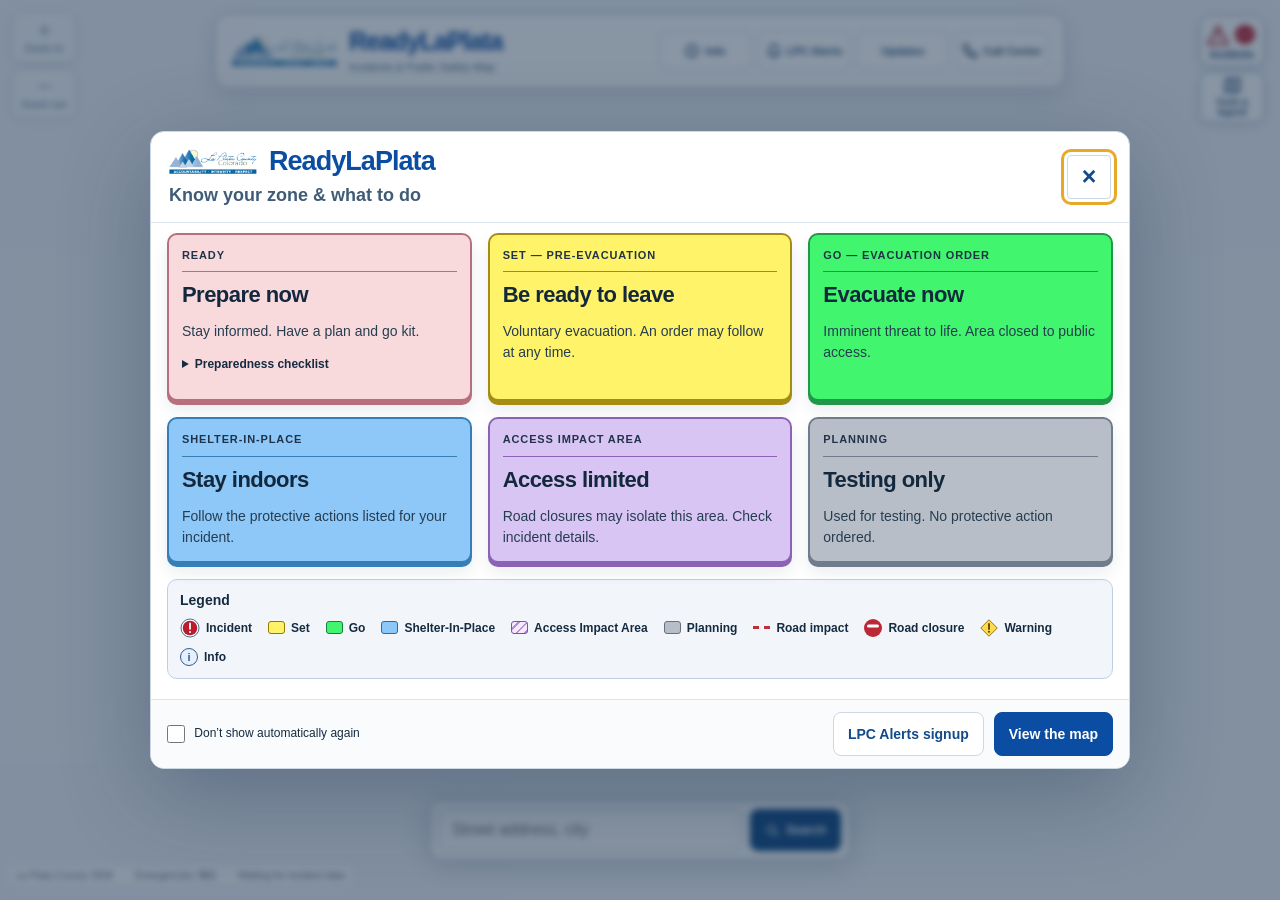
==== commit c8b368e5: "Make incident points distinct with larger red symbols and outlined exclamation marks" ====
--- a/index.html
+++ b/index.html
@@ -35,7 +35,7 @@
   <link rel="stylesheet" href="shared-styles.css?v=20261110-live38">
   <link rel="stylesheet" href="https://js.arcgis.com/4.31/esri/themes/light/main.css">
   <link rel="stylesheet" href="home.css?v=20261111-cleanup72">
-  <link rel="stylesheet" href="home-overlay.css?v=20261111-groups81">
+  <link rel="stylesheet" href="home-overlay.css?v=20261111-labelsoff82">
 
 <style id="zone-information-layout">
 #welcomeDialog{width:min(980px,calc(100% - 24px));max-height:calc(100vh - 24px);max-height:calc(100dvh - 24px);padding:0;border:1px solid #ccd8e4;border-radius:14px;color:#162b40;overflow:hidden;font-family:Arial,sans-serif}
@@ -102,6 +102,7 @@
       </div>
       <section id="mapOptions" class="map-options" aria-labelledby="mapOptionsTitle" hidden><div class="map-panel-heading"><h2 id="mapOptionsTitle">Map tools &amp; legend</h2><button id="mapOptionsClose" class="overlay-close" type="button" aria-label="Close map tools and legend">×</button></div>
         <div class="home-legend" aria-label="Map legend"><strong class="map-section-label">Legend</strong>
+            <span><img src="incident-marker.svg?v=20261111-points83" width="20" height="20" alt="">Incident</span>
             <span><i style="background:#fff36a;border-color:#967800"></i>Set</span>
             <span><i style="background:#41f56e;border-color:#15803d"></i>Go</span>
             <span><i style="background:#8dc8f8;border-color:#1e6eb6"></i>Shelter-In-Place</span>
@@ -118,7 +119,7 @@
             <label><input id="roadsToggle" type="checkbox" checked> Roads</label>
             <label><input id="roadLayerToggle" type="checkbox" checked> Road information</label>
             <label><input id="poiLayerToggle" type="checkbox" checked> Info</label>
-            <label><input id="incidentLabelsToggle" type="checkbox" checked> Incident labels</label>
+            <label><input id="incidentLabelsToggle" type="checkbox"> Incident labels</label>
           </div></div>
       </section>
       
@@ -231,8 +232,8 @@
 <script src="zone-status.js?v=20261110-live38"></script>
 <script src="https://js.arcgis.com/4.31/" defer></script>
 <script src="home-config.js?v=20261111-areas53"></script>
-<script src="home-map.js?v=20261111-groups81" defer></script>
+<script src="home-map.js?v=20261111-points83" defer></script>
 <script src="home-details.js?v=20261111-readable68" defer></script>
-<script src="home.js?v=20261111-labeltoggle77" defer></script>
+<script src="home.js?v=20261111-labelsoff82" defer></script>
 </body>
 </html>
--- a/home-overlay.css
+++ b/home-overlay.css
@@ -275,11 +275,4 @@
 /* Confine map gestures to ArcGIS rather than the browser viewport. */
 .immersive-map #mapFrame{touch-action:none;overscroll-behavior:none}
 
-.immersive-map .incident-area-group{max-width:260px;border:2px solid #426b94;background:#fffffff0;gap:4px}
-.immersive-map .incident-group-names{font:600 12px/1.35 Arial;color:#162b40;white-space:normal;overflow-wrap:anywhere}
-.immersive-map .incident-group-picker{padding:12px;color:#162b40}
-.immersive-map .incident-group-picker h3{margin:0 40px 12px 0;font-size:18px}
-.immersive-map .incident-group-choice{display:block;width:100%;text-align:left;white-space:normal;min-height:44px;margin-top:7px;padding:10px 12px;font-size:15px}
-@media(max-width:760px){.immersive-map .incident-area-group{max-width:220px}}
-
-.immersive-map .incident-group-choice-status{display:block;margin-top:4px;font-size:12px;font-weight:500;color:#3d5268}
+
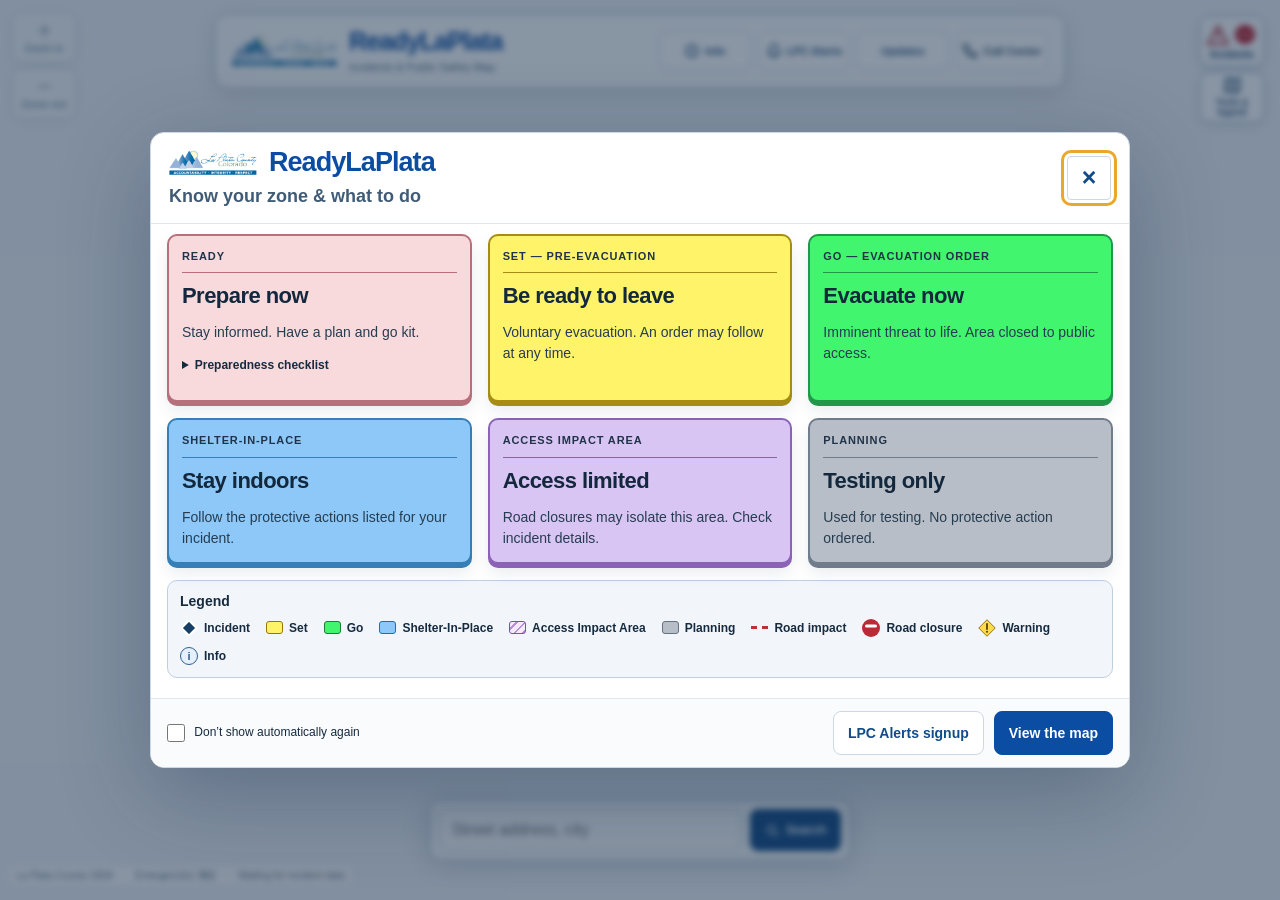
==== commit cbfb28c9: "Use smaller blue diamond incident markers without warning glyphs" ====
--- a/index.html
+++ b/index.html
@@ -102,7 +102,7 @@
       </div>
       <section id="mapOptions" class="map-options" aria-labelledby="mapOptionsTitle" hidden><div class="map-panel-heading"><h2 id="mapOptionsTitle">Map tools &amp; legend</h2><button id="mapOptionsClose" class="overlay-close" type="button" aria-label="Close map tools and legend">×</button></div>
         <div class="home-legend" aria-label="Map legend"><strong class="map-section-label">Legend</strong>
-            <span><img src="incident-marker.svg?v=20261111-points83" width="20" height="20" alt="">Incident</span>
+            <span><img src="incident-marker.svg?v=20261111-points84" width="18" height="18" alt="">Incident</span>
             <span><i style="background:#fff36a;border-color:#967800"></i>Set</span>
             <span><i style="background:#41f56e;border-color:#15803d"></i>Go</span>
             <span><i style="background:#8dc8f8;border-color:#1e6eb6"></i>Shelter-In-Place</span>
@@ -232,7 +232,7 @@
 <script src="zone-status.js?v=20261110-live38"></script>
 <script src="https://js.arcgis.com/4.31/" defer></script>
 <script src="home-config.js?v=20261111-areas53"></script>
-<script src="home-map.js?v=20261111-points83" defer></script>
+<script src="home-map.js?v=20261111-points84" defer></script>
 <script src="home-details.js?v=20261111-readable68" defer></script>
 <script src="home.js?v=20261111-labelsoff82" defer></script>
 </body>
